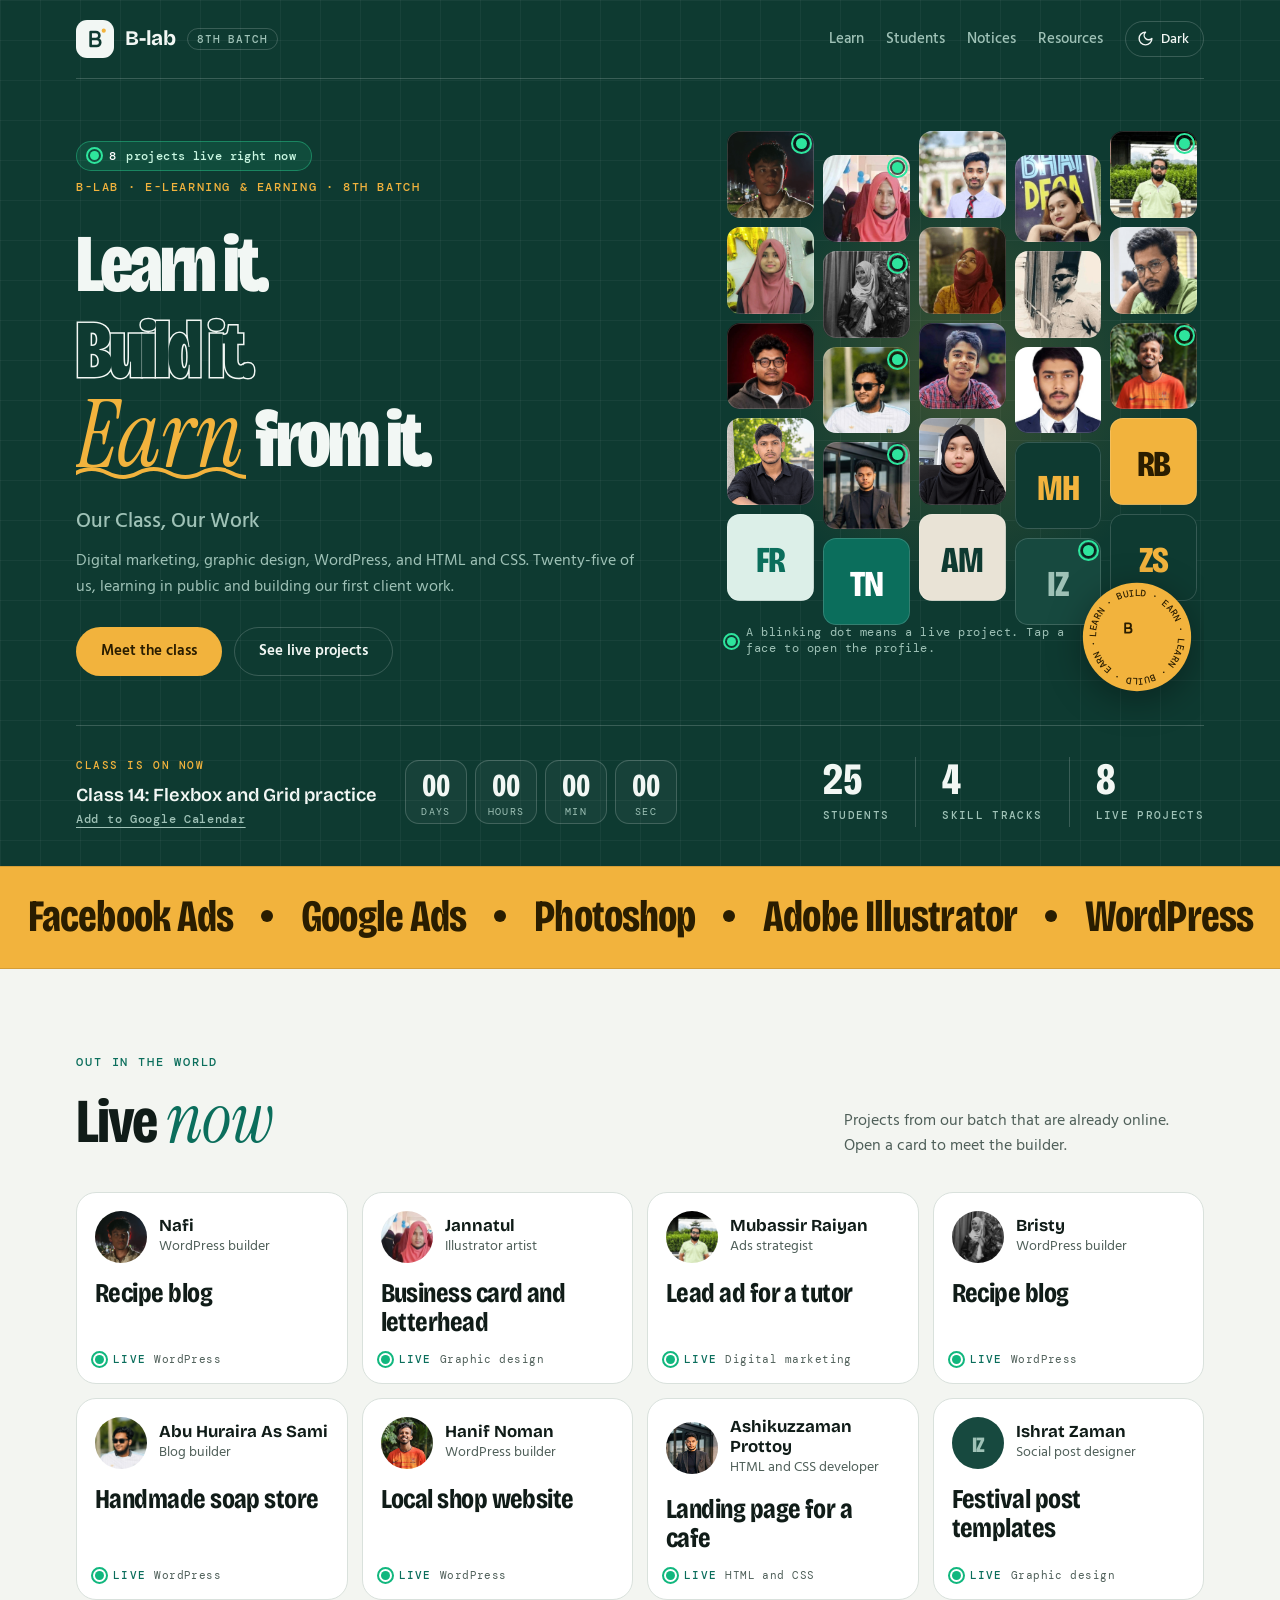
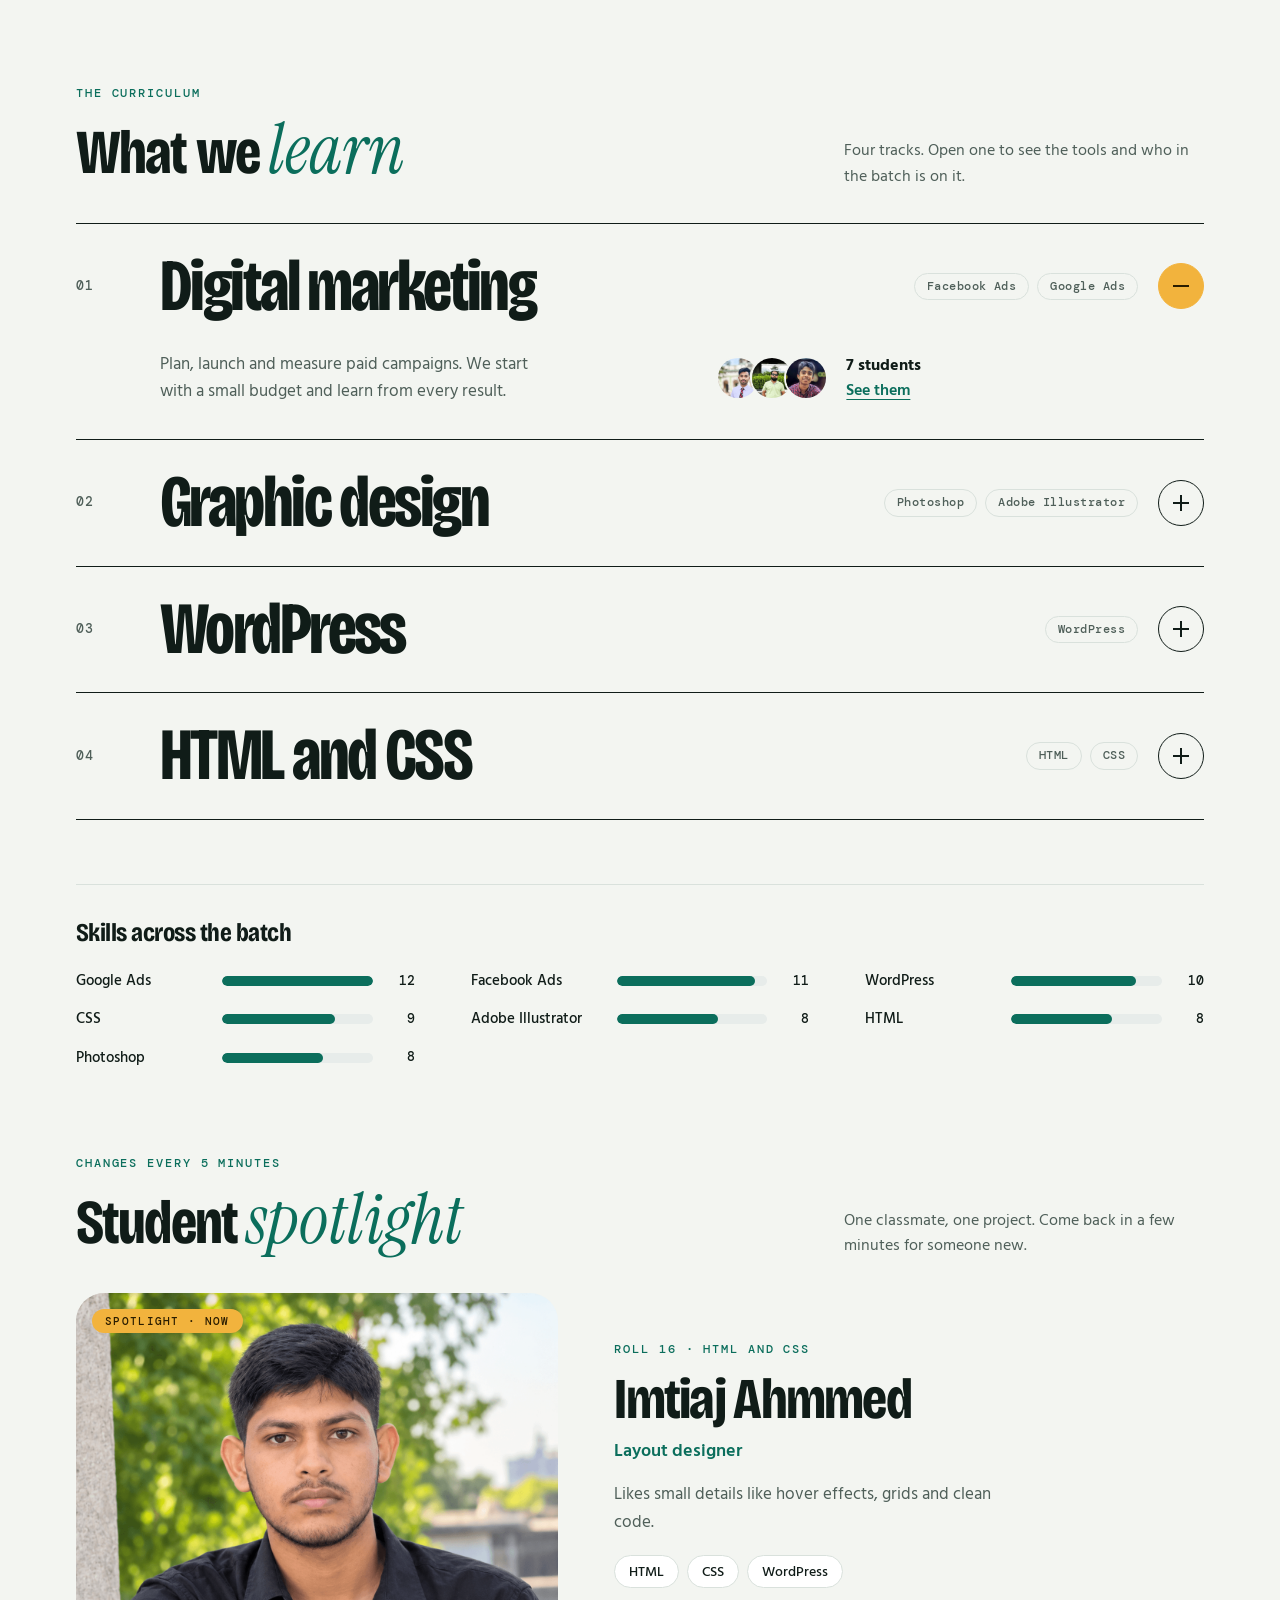
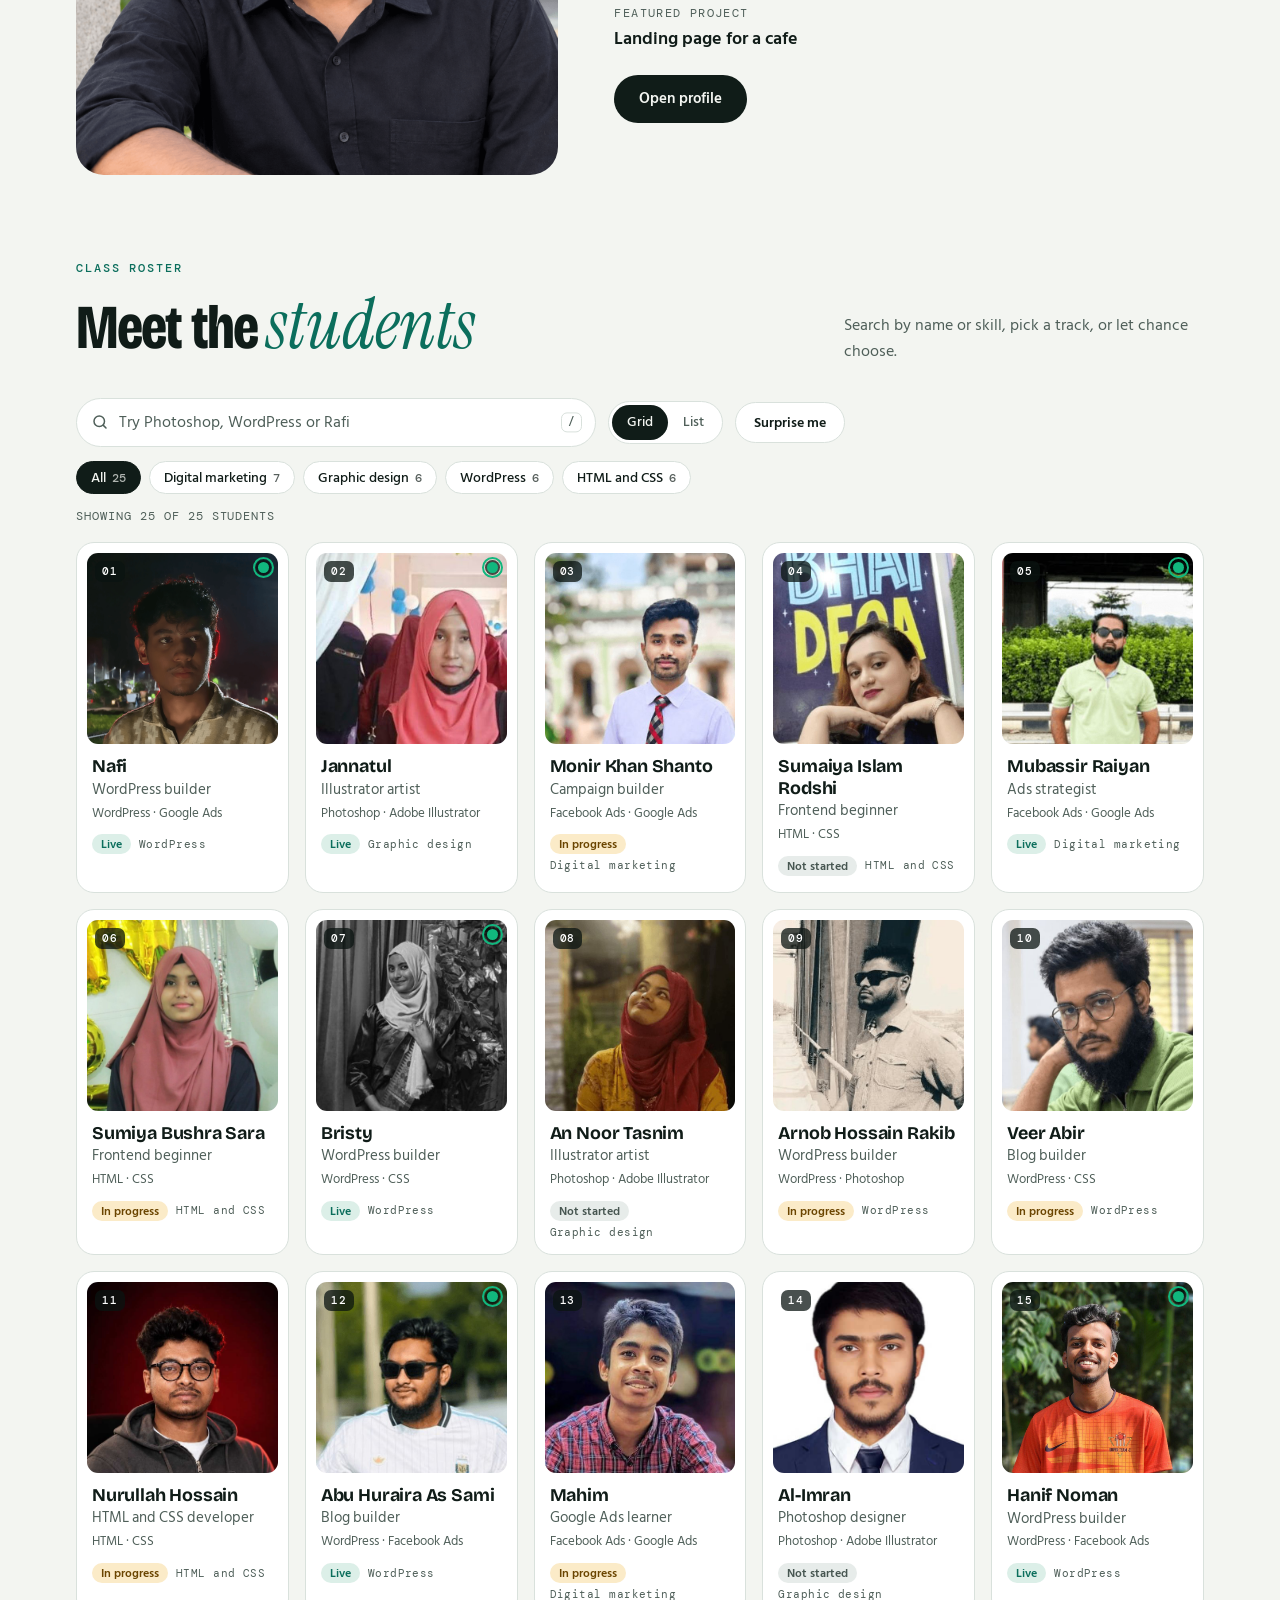
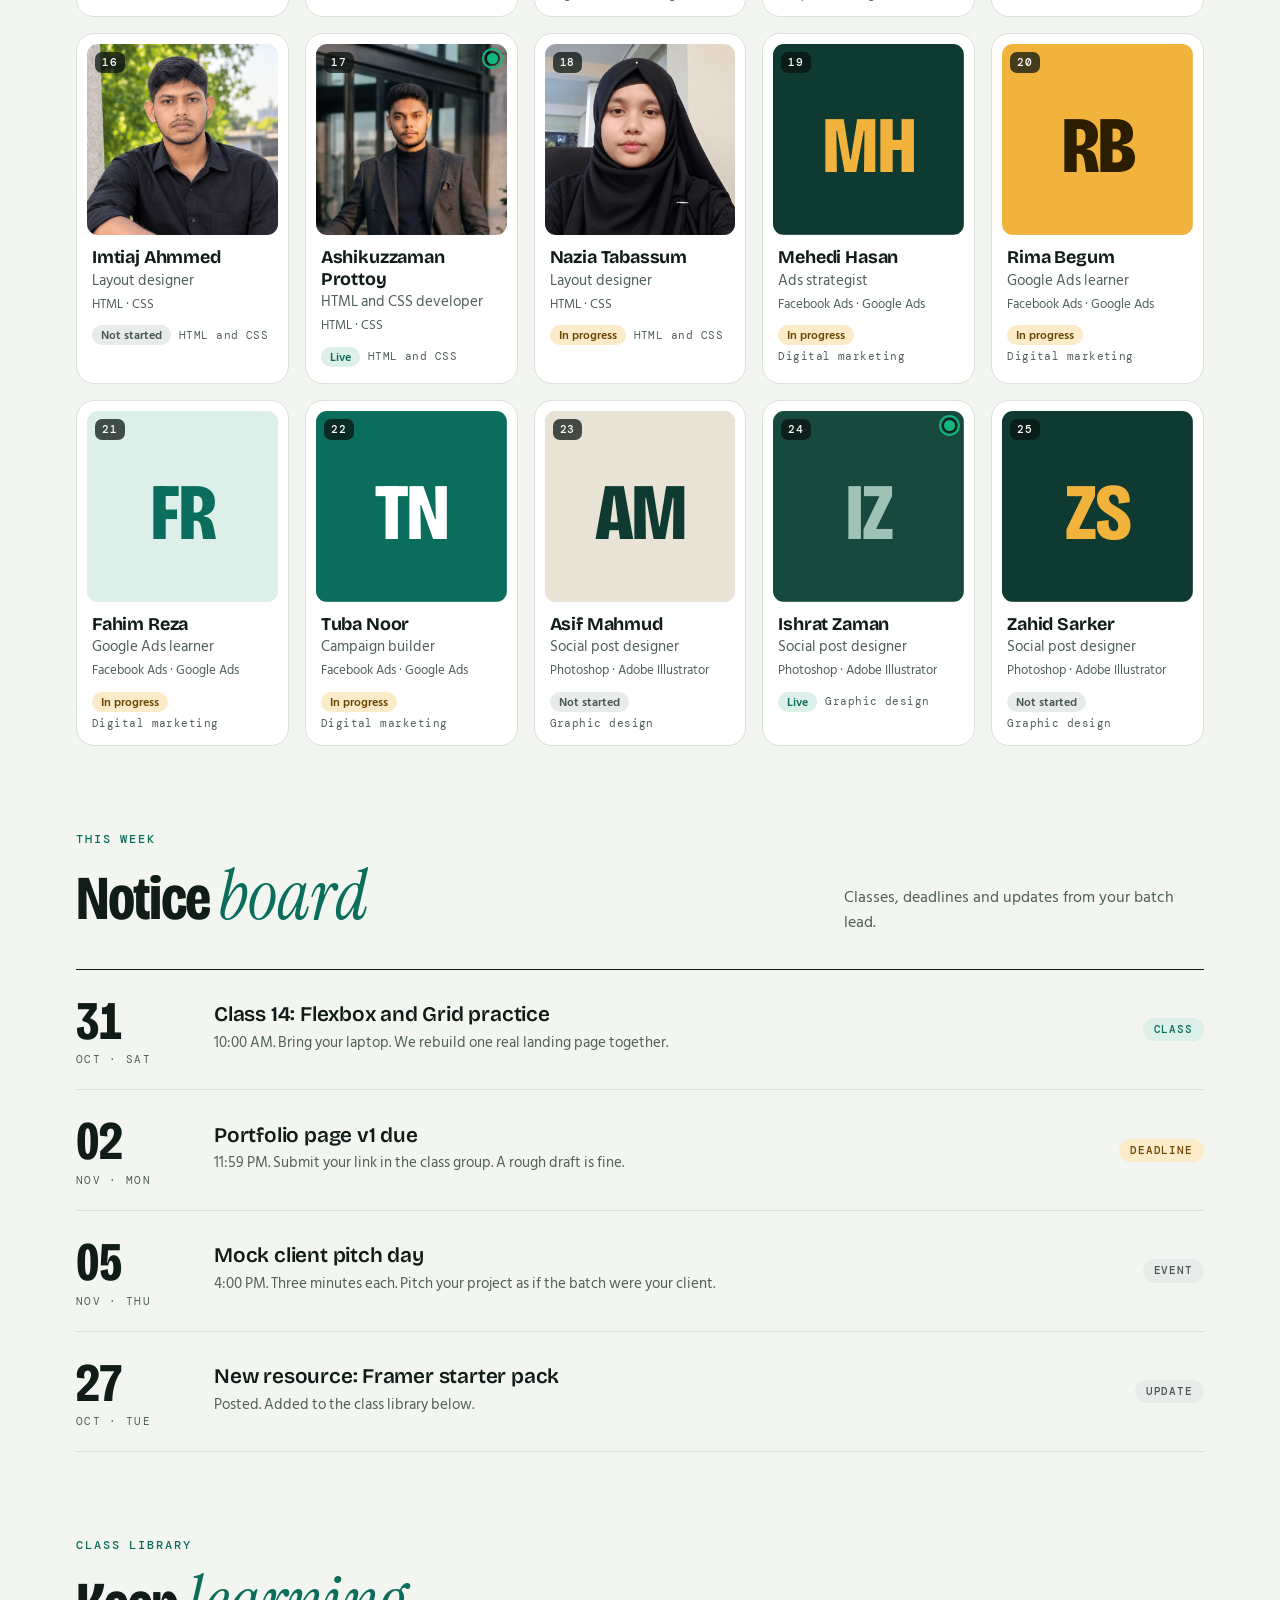
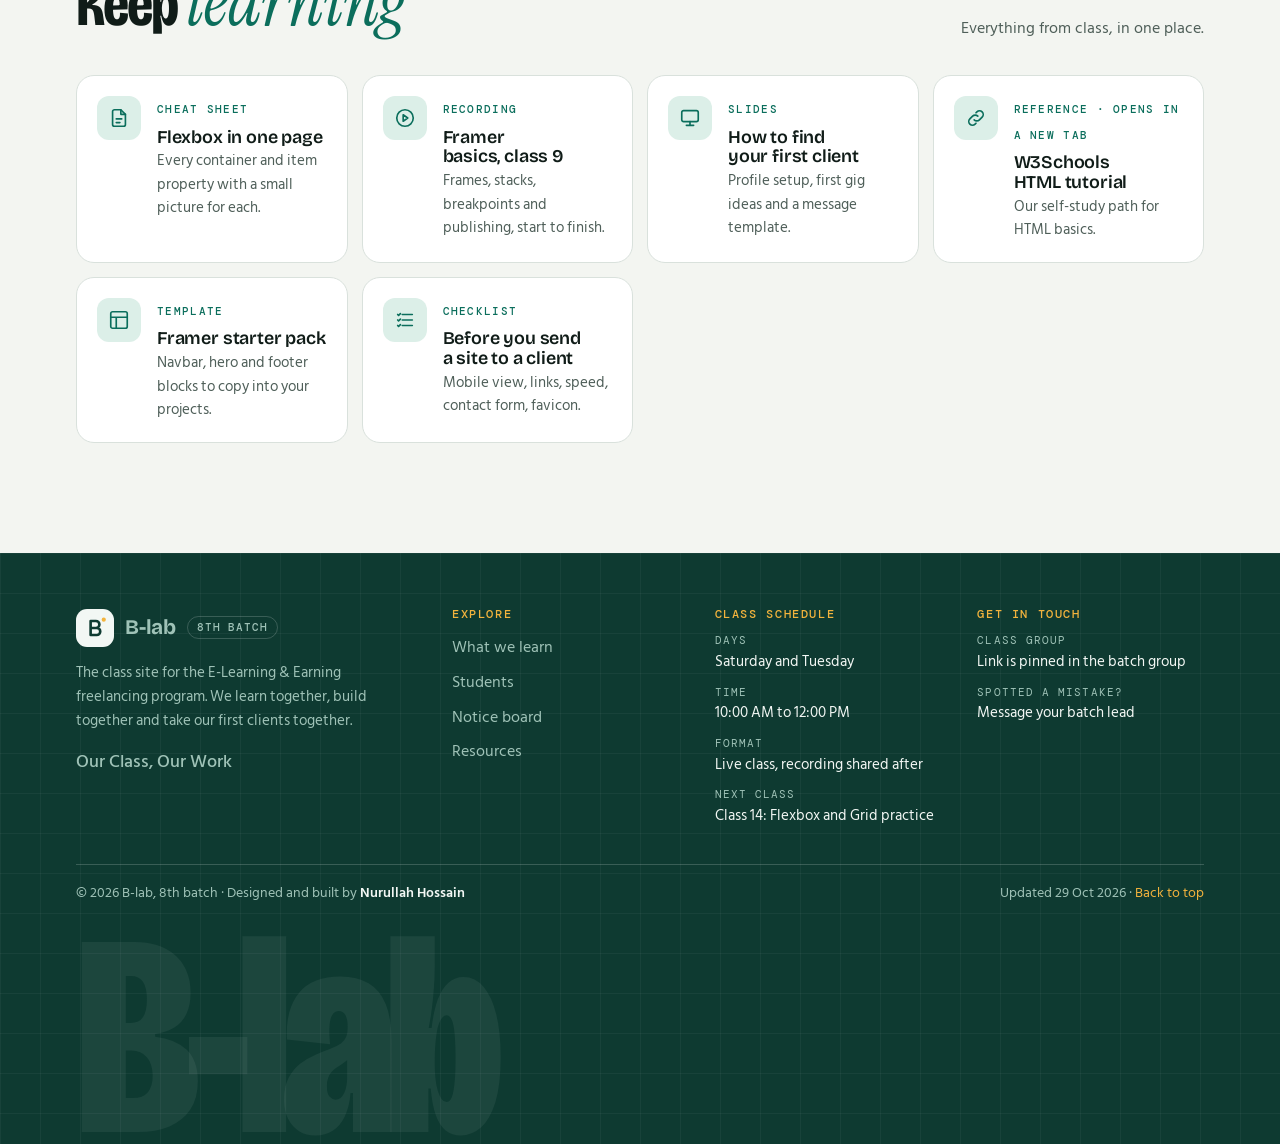
==== index.html @ 9dfab9f7 "update v3" ====
<!doctype html>
<html lang="en">
  <head>
    <meta charset="utf-8" />
    <meta name="viewport" content="width=device-width, initial-scale=1, viewport-fit=cover" />
    <meta
      name="description"
      content="B-lab class hub: the 8th batch of the E-Learning and Earning freelancing program. Digital marketing, graphic design, WordPress, HTML and CSS."
    />
    <meta name="theme-color" content="#0E3A31" />
    <link
      rel="icon"
      href="data:image/svg+xml,%3Csvg xmlns='http://www.w3.org/2000/svg' viewBox='0 0 32 32'%3E%3Crect width='32' height='32' rx='9' fill='%230E3A31'/%3E%3Cpath d='M11 8v16M11 8h6a4 4 0 0 1 0 8h-6M11 16h7a4 4 0 0 1 0 8h-7' stroke='white' stroke-width='3' stroke-linecap='round' stroke-linejoin='round' fill='none'/%3E%3Ccircle cx='26' cy='6.5' r='2.4' fill='%23F2B33D'/%3E%3C/svg%3E"
    />
    <title>B-lab Class Hub</title>
    <script>
      try {
        if (localStorage.getItem("blab-motion") === "on") document.documentElement.setAttribute("data-motion", "on");
      } catch (e) {}
    </script>
    <link
      rel="stylesheet"
      href="https://fonts.googleapis.com/css2?family=Bricolage+Grotesque:opsz,wdth,wght@12..96,75..100,300..800&family=Hind+Siliguri:wght@400;500;600&family=DM+Mono:wght@400;500&family=Instrument+Serif:ital@1&display=swap"
    />
    <link rel="stylesheet" href="css/style.css" />
  </head>
  <body>
    <div class="progress" id="prog" aria-hidden="true"></div>

    <div class="band" id="top">
      <div class="shell">
        <header class="top">
          <a class="brand" href="#top"
            ><span class="mark" aria-hidden="true"
              ><svg viewBox="0 0 32 32" fill="none">
                <path
                  d="M11 8v16M11 8h6a4 4 0 0 1 0 8h-6M11 16h7a4 4 0 0 1 0 8h-7"
                  stroke="currentColor"
                  stroke-width="3"
                  stroke-linecap="round"
                  stroke-linejoin="round"
                />
                <circle cx="26" cy="6.5" r="2.4" style="fill: var(--spark)" /></svg></span
            >B-lab <span class="batch">8th batch</span></a
          >
          <nav aria-label="Sections">
            <a href="#learn">Learn</a>
            <a href="#students">Students</a>
            <a href="#notices">Notices</a>
            <a href="#resources">Resources</a>
            <button class="ghost" id="motionBtn" type="button" hidden aria-pressed="false" aria-label="Turn animations on or off">
              <svg
                viewBox="0 0 24 24"
                fill="none"
                stroke="currentColor"
                stroke-width="2"
                stroke-linecap="round"
                stroke-linejoin="round"
                aria-hidden="true"
              >
                <circle cx="12" cy="12" r="9" />
                <path d="M10 8.5l5 3.5-5 3.5z" /></svg
              ><span class="lbl">Motion off</span>
            </button>
            <button class="ghost" id="themeBtn" type="button" aria-label="Switch between light and dark theme">
              <span class="to-dark"
                ><svg
                  viewBox="0 0 24 24"
                  fill="none"
                  stroke="currentColor"
                  stroke-width="2"
                  stroke-linecap="round"
                  stroke-linejoin="round"
                  aria-hidden="true"
                >
                  <path d="M12 3a6 6 0 0 0 9 9 9 9 0 1 1-9-9z" /></svg
                ><span class="lbl">Dark</span></span
              >
              <span class="to-light"
                ><svg
                  viewBox="0 0 24 24"
                  fill="none"
                  stroke="currentColor"
                  stroke-width="2"
                  stroke-linecap="round"
                  stroke-linejoin="round"
                  aria-hidden="true"
                >
                  <circle cx="12" cy="12" r="4" />
                  <path d="M12 2v2M12 20v2M4.93 4.93l1.41 1.41M17.66 17.66l1.41 1.41M2 12h2M20 12h2M4.93 19.07l1.41-1.41M17.66 6.34l1.41-1.41" /></svg
                ><span class="lbl">Light</span></span
              >
            </button>
          </nav>
        </header>

        <section class="hero" aria-labelledby="h1">
          <div class="hero-copy">
            <p class="pills">
              <span class="livepill"><i class="live-dot is-inline" aria-hidden="true"></i><b id="liveNow">8</b> projects live right now</span>
              <span class="hp-tag">B-lab · E-Learning &amp; Earning · 8th batch</span>
            </p>
            <h1 id="h1" aria-label="Learn it. Build it. Earn from it.">
              <span class="ln"><span class="w" style="--i: 0" aria-hidden="true">Learn it.</span></span>
              <span class="ln"><span class="w out" style="--i: 1" aria-hidden="true">Build it.</span></span>
              <span class="ln"
                ><span class="w" style="--i: 2" aria-hidden="true"><em class="earn">Earn</em> from it.</span></span
              >
            </h1>
            <p class="bn" lang="bn">Our Class, Our Work</p>
            <p class="lede">
              Digital marketing, graphic design, WordPress, and HTML and CSS. Twenty-five of us, learning in public and building our first client
              work.
            </p>
            <div class="cta">
              <a class="btn btn--spark" href="#students">Meet the class</a>
              <a class="btn btn--line" href="#live">See live projects</a>
            </div>
          </div>
          <div class="wall-wrap">
            <div class="wall" id="wall" role="group" aria-label="Class photo wall. Select a face to open a profile."></div>
            <svg class="badge" viewBox="0 0 120 120" aria-hidden="true">
              <defs><path id="circ" d="M60 60m-44 0a44 44 0 1 1 88 0a44 44 0 1 1-88 0" /></defs>
              <circle cx="60" cy="60" r="58" fill="var(--spark)" />
              <g class="spin">
                <text><textPath href="#circ" textLength="272" lengthAdjust="spacing">LEARN · BUILD · EARN · LEARN · BUILD · EARN ·</textPath></text>
              </g>
              <g
                transform="translate(40.5 40.5) scale(.62)"
                fill="none"
                stroke="var(--on-spark)"
                stroke-width="3.2"
                stroke-linecap="round"
                stroke-linejoin="round"
              >
                <path d="M11 8v16M11 8h6a4 4 0 0 1 0 8h-6M11 16h7a4 4 0 0 1 0 8h-7" />
              </g>
            </svg>
            <p class="wall-note">
              <i class="live-dot is-inline" aria-hidden="true"></i>A blinking dot means a live project. Tap a face to open the profile.
            </p>
          </div>
        </section>

        <div class="hero-foot">
          <div class="count-card" id="count-card">
            <div>
              <span class="cc-label" id="ccLabel">Next class in</span>
              <p class="cc-title" id="ccTitle"></p>
              <a class="cal" id="calLink" href="#" target="_blank" rel="noopener">Add to Google Calendar</a>
            </div>
            <div class="timer" role="timer" aria-label="Time until the next class">
              <div class="tm"><b id="tD">00</b><span>Days</span></div>
              <div class="tm"><b id="tH">00</b><span>Hours</span></div>
              <div class="tm"><b id="tM">00</b><span>Min</span></div>
              <div class="tm"><b id="tS">00</b><span>Sec</span></div>
            </div>
          </div>
          <div class="stats">
            <div class="stat"><b id="sStudents">25</b><span>Students</span></div>
            <div class="stat"><b id="sTracks">4</b><span>Skill tracks</span></div>
            <div class="stat"><b id="sLive">8</b><span>Live projects</span></div>
          </div>
        </div>
      </div>
    </div>

    <div class="marq" aria-label="Skills we teach"><div class="marq-track" id="marq"></div></div>

    <main>
      <section class="sec shell" id="live" aria-labelledby="h-live">
        <div class="sec-head">
          <div>
            <p class="kicker">Out in the world</p>
            <h2 id="h-live">Live <em>now</em></h2>
          </div>
          <p>Projects from our batch that are already online. Open a card to meet the builder.</p>
        </div>
        <ul class="livegrid" id="liveList"></ul>
      </section>

      <section class="sec shell" id="learn" aria-labelledby="h-learn">
        <div class="sec-head">
          <div>
            <p class="kicker">The curriculum</p>
            <h2 id="h-learn">What we <em>learn</em></h2>
          </div>
          <p>Four tracks. Open one to see the tools and who in the batch is on it.</p>
        </div>
        <ul class="tracks" id="tracks"></ul>
        <div class="skillmap" id="skillmap">
          <h3 class="sm-title">Skills across the batch</h3>
          <div class="sm-rows" id="smRows"></div>
        </div>
      </section>

      <section class="sec shell" id="spotlight" aria-labelledby="h-spot">
        <div class="sec-head">
          <div>
            <p class="kicker">Changes every 5 minutes</p>
            <h2 id="h-spot">Student <em>spotlight</em></h2>
          </div>
          <p>One classmate, one project. Come back in a few minutes for someone new.</p>
        </div>
        <div class="spot" id="spot"></div>
      </section>

      <section class="sec shell" id="students" aria-labelledby="h-students">
        <div class="sec-head">
          <div>
            <p class="kicker">Class roster</p>
            <h2 id="h-students">Meet the <em>students</em></h2>
          </div>
          <p>Search by name or skill, pick a track, or let chance choose.</p>
        </div>
        <div class="tools">
          <div class="search">
            <svg
              viewBox="0 0 24 24"
              fill="none"
              stroke="currentColor"
              stroke-width="2"
              stroke-linecap="round"
              stroke-linejoin="round"
              aria-hidden="true"
            >
              <circle cx="11" cy="11" r="7" />
              <path d="M20 20l-3.5-3.5" />
            </svg>
            <input id="q" type="search" placeholder="Try Photoshop, WordPress or Rafi" aria-label="Search students" />
            <kbd aria-hidden="true">/</kbd>
          </div>
          <div class="seg" id="view" role="group" aria-label="Layout">
            <button type="button" data-view="grid" aria-pressed="true">Grid</button>
            <button type="button" data-view="list" aria-pressed="false">List</button>
          </div>
          <button class="btn-plain" id="shuffleBtn" type="button">Surprise me</button>
        </div>
        <div class="chips" id="chips" role="group" aria-label="Filter by track"></div>
        <p class="count" id="count" aria-live="polite"></p>
        <ul class="grid" id="grid"></ul>
      </section>

      <section class="sec shell" id="notices" aria-labelledby="h-notices">
        <div class="sec-head">
          <div>
            <p class="kicker">This week</p>
            <h2 id="h-notices">Notice <em>board</em></h2>
          </div>
          <p>Classes, deadlines and updates from your batch lead.</p>
        </div>
        <ul class="notes" id="notes"></ul>
      </section>

      <section class="sec shell" id="resources" aria-labelledby="h-res">
        <div class="sec-head">
          <div>
            <p class="kicker">Class library</p>
            <h2 id="h-res">Keep <em>learning</em></h2>
          </div>
          <p>Everything from class, in one place.</p>
        </div>
        <ul class="res" id="res"></ul>
      </section>
    </main>

    <footer class="foot band">
      <div class="shell">
        <div class="foot-grid">
          <div class="foot-brand">
            <a class="brand" href="#top"
              ><span class="mark" aria-hidden="true"
                ><svg viewBox="0 0 32 32" fill="none">
                  <path
                    d="M11 8v16M11 8h6a4 4 0 0 1 0 8h-6M11 16h7a4 4 0 0 1 0 8h-7"
                    stroke="currentColor"
                    stroke-width="3"
                    stroke-linecap="round"
                    stroke-linejoin="round"
                  />
                  <circle cx="26" cy="6.5" r="2.4" style="fill: var(--spark)" /></svg></span
              >B-lab <span class="batch">8th batch</span></a
            >
            <p>
              The class site for the E-Learning &amp; Earning freelancing program. We learn together, build together and take our first clients
              together.
            </p>
            <p class="bn" lang="bn">Our Class, Our Work</p>
          </div>
          <nav aria-label="Footer">
            <h3>Explore</h3>
            <ul>
              <li><a href="#learn">What we learn</a></li>
              <li><a href="#students">Students</a></li>
              <li><a href="#notices">Notice board</a></li>
              <li><a href="#resources">Resources</a></li>
            </ul>
          </nav>
          <div>
            <h3>Class schedule</h3>
            <dl id="fSchedule"></dl>
          </div>
          <div>
            <h3>Get in touch</h3>
            <dl id="fContact"></dl>
          </div>
        </div>
        <div class="foot-bar">
          <span>© 2026 B-lab, 8th batch · Designed and built by <strong>Nurullah Hossain</strong></span>
          <span><span id="fUpdated"></span> · <a href="#top">Back to top</a></span>
        </div>
        <div class="foot-word" aria-hidden="true">B-lab</div>
      </div>
    </footer>

    <div class="dock" id="dock">
      <a class="dock-main" href="#notices"><i class="live-dot is-inline" aria-hidden="true"></i><span id="dockText">Next class</span></a>
      <button class="dock-up" id="toTop" type="button" aria-label="Back to top">
        <svg
          viewBox="0 0 24 24"
          fill="none"
          stroke="currentColor"
          stroke-width="2.2"
          stroke-linecap="round"
          stroke-linejoin="round"
          aria-hidden="true"
        >
          <path d="M12 19V5M5 12l7-7 7 7" />
        </svg>
      </button>
    </div>

    <dialog id="dlg" aria-labelledby="mName">
      <div class="m">
        <div class="m-banner">
          <span class="m-roll" id="mRoll"></span>
          <button class="m-close" id="mClose" type="button" aria-label="Close profile">Close</button>
        </div>
        <div class="m-ph" id="mPh" role="img"></div>
        <div class="m-body">
          <h3 id="mName"></h3>
          <p class="m-role" id="mRole"></p>
          <div id="mMeta"></div>
          <p class="m-bio" id="mBio"></p>
          <h4>Skills</h4>
          <div class="chips" id="mSkills"></div>
          <h4>Featured project</h4>
          <p class="m-proj" id="mProj"></p>
          <div class="m-actions">
            <button id="mShare" type="button">Copy profile link</button>
            <a id="mLink" href="#" target="_blank" rel="noopener" hidden>Portfolio</a>
          </div>
          <div class="m-nav">
            <button id="mPrev" type="button">Previous</button>
            <span id="mPos"></span>
            <button id="mNext" type="button">Next</button>
          </div>
          <p class="m-hint">Tip: use the left and right arrow keys to browse.</p>
        </div>
      </div>
    </dialog>

    <script src="js/data.js"></script>
    <script src="js/app.js"></script>
  </body>
</html>
---- css/style.css ----
/* B-lab class hub styles.
   Concept: a class yearbook on lab graph paper. Deep green bands, gold sparks, big condensed type,
   one italic serif word per heading. Change colours in the :root block, everything follows. */
:root{
  --bg:#F3F5F1; --surface:#FFFFFF; --ink:#101C18; --muted:#4F5F59; --line:#D9E1DC;
  --accent:#0B6E5C; --on-accent:#FFFFFF; --accent-soft:#DCEFE8;
  --spark:#F2B33D; --on-spark:#2A1D00;
  --hero-bg:#0E3A31; --hero-ink:#F2F7F4; --hero-muted:#9FC2B7; --hero-line:rgba(255,255,255,.18); --hero-grid:rgba(255,255,255,.045); --hero-tile:rgba(255,255,255,.08);
  --amber-soft:#FBEBC8; --amber-ink:#6B4500; --idle-soft:#E7ECEA; --idle-ink:#475651;
  --display:"Bricolage Grotesque","Hind Siliguri",system-ui,sans-serif;
  --body:"Hind Siliguri",system-ui,-apple-system,"Segoe UI",sans-serif;
  --mono:"DM Mono",ui-monospace,SFMono-Regular,Menlo,Consolas,monospace;
  --serif:"Instrument Serif",Georgia,"Times New Roman",serif;
  --to-dark:inline-flex; --to-light:none;
  --live:#11B77E;
}
@media (prefers-color-scheme: dark){
  :root:not([data-theme="light"]){
    --bg:#0A110F; --surface:#121B18; --ink:#E8EFEC; --muted:#97A9A2; --line:#22302B;
    --accent:#4CC3A6; --on-accent:#052A22; --accent-soft:#13322B;
    --hero-bg:#0F3027;
    --amber-soft:#3A2C0B; --amber-ink:#F2C766; --idle-soft:#1D2824; --idle-ink:#A9B8B2;
    --to-dark:none; --to-light:inline-flex; --live:#2EE59D;
    color-scheme:dark;
  }
}
:root[data-theme="dark"]{
  --bg:#0A110F; --surface:#121B18; --ink:#E8EFEC; --muted:#97A9A2; --line:#22302B;
  --accent:#4CC3A6; --on-accent:#052A22; --accent-soft:#13322B;
  --hero-bg:#0F3027;
  --amber-soft:#3A2C0B; --amber-ink:#F2C766; --idle-soft:#1D2824; --idle-ink:#A9B8B2;
  --to-dark:none; --to-light:inline-flex; --live:#2EE59D;
  color-scheme:dark;
}
[hidden]{display:none!important}
*{box-sizing:border-box}
html{scroll-behavior:smooth; scroll-padding-top:12px}
body{margin:0; background:var(--bg); color:var(--ink); font:400 16px/1.6 var(--body); padding-block:0; overflow-x:clip}
::selection{background:var(--spark); color:var(--on-spark)}
.shell{max-width:1160px; margin-inline:auto; padding-left:max(16px, env(safe-area-inset-left, 0px)); padding-right:max(16px, env(safe-area-inset-right, 0px))}
a{color:var(--accent)}
button{font:inherit; color:inherit}
:focus-visible{outline:2px solid var(--accent); outline-offset:3px}
.band :focus-visible,.marq :focus-visible{outline-color:var(--spark)}
h1,h2,h3{font-family:var(--display); text-wrap:balance; margin:0; line-height:1.1}
em{font-family:var(--serif); font-style:italic; font-weight:400; letter-spacing:0}
kbd{font:500 .7rem/1 var(--mono); padding:3px 6px; border-radius:6px; border:1px solid var(--hero-line); color:var(--hero-muted)}

.band{background-color:var(--hero-bg); color:var(--hero-ink); background-image:linear-gradient(var(--hero-grid) 1px, transparent 1px), linear-gradient(90deg, var(--hero-grid) 1px, transparent 1px); background-size:40px 40px}

.progress{position:fixed; top:env(safe-area-inset-top, 0px); left:0; width:100%; height:3px; background:var(--spark); transform-origin:0 50%; transform:scaleX(0); z-index:70; pointer-events:none}
.cur{position:fixed; left:0; top:0; z-index:60; width:34px; height:34px; margin:-17px 0 0 -17px; border:1.5px solid var(--spark); border-radius:50%; pointer-events:none; display:grid; place-items:center; opacity:0; transition:width .22s, height .22s, margin .22s, background .22s, opacity .2s}
.cur span{font:500 .62rem/1 var(--mono); letter-spacing:.1em; text-transform:uppercase; color:var(--on-spark); opacity:0; transition:opacity .15s}
.cur.on{opacity:1}
.cur.is-hover{width:78px; height:78px; margin:-39px 0 0 -39px; background:var(--spark)}
.cur.is-hover span{opacity:1}
.cur.is-link{width:54px; height:54px; margin:-27px 0 0 -27px; background:rgba(242,179,61,.16)}

/* header */
.top{display:flex; align-items:center; justify-content:space-between; gap:12px; flex-wrap:wrap; padding-block:20px; border-bottom:1px solid var(--hero-line)}
.brand{display:flex; align-items:center; gap:11px; text-decoration:none; color:var(--hero-ink); font-family:var(--display); font-weight:700; font-size:1.3rem; letter-spacing:-.01em}
.mark{display:grid; place-items:center; flex:none; width:38px; height:38px; border-radius:11px; background:var(--hero-ink); color:var(--hero-bg)}
.mark svg{display:block; width:28px; height:28px}
.batch{font-family:var(--mono); font-weight:500; font-size:.68rem; letter-spacing:.08em; text-transform:uppercase; line-height:1.9; color:var(--hero-muted); border:1px solid var(--hero-line); border-radius:999px; padding:0 9px}
.top nav{display:flex; align-items:center; gap:22px; flex-wrap:wrap}
.top nav a{color:var(--hero-muted); text-decoration:none; font-weight:500; font-size:.95rem}
.top nav a:hover{color:var(--hero-ink)}
.ghost{background:none; border:1px solid var(--hero-line); color:var(--hero-ink); border-radius:999px; padding:5px 14px 5px 11px; cursor:pointer; font-size:.9rem; font-weight:500; display:inline-flex; align-items:center; gap:8px}
.ghost:hover{border-color:var(--spark); color:var(--spark)}
.ghost svg{width:17px; height:17px; flex:none}
.to-dark{display:var(--to-dark); align-items:center; gap:7px}
.to-light{display:var(--to-light); align-items:center; gap:7px}

/* hero */
.hero{display:grid; grid-template-columns:minmax(0,1.2fr) minmax(0,1fr); gap:40px 64px; align-items:center; padding-block:52px 40px; overflow-x:clip}
.hero > *{min-width:0}
.bn{margin:22px 0 0; font-size:1.3rem; font-weight:500; color:var(--hero-muted)}
.lede{margin:10px 0 0; max-width:46ch; color:var(--hero-muted); font-size:1.02rem}
.cta{display:flex; flex-wrap:wrap; gap:12px; margin-top:28px}
.btn{display:inline-flex; align-items:center; gap:8px; padding:11px 24px; border-radius:999px; font-weight:600; text-decoration:none; font-size:.95rem; border:1px solid transparent; cursor:pointer; transition:transform .2s}
.btn:hover{transform:translateY(-2px)}
.btn--spark{background:var(--spark); color:var(--on-spark)}
.btn--line{border-color:var(--hero-line); color:var(--hero-ink); background:none}
.btn--line:hover{border-color:var(--hero-ink)}

.wall-wrap{position:relative; width:100%; max-width:470px; margin-inline:auto; padding-bottom:28px; perspective:900px}
.wall-wrap::before{content:""; position:absolute; inset:-12% -14% 0; background:radial-gradient(closest-side, rgba(242,179,61,.2), transparent 72%); pointer-events:none}
.wall{position:relative; z-index:1; display:grid; grid-template-columns:repeat(5,minmax(0,1fr)); gap:9px; transition:transform .25s ease-out; transform-style:preserve-3d}
.tile{position:relative; display:block; aspect-ratio:1/1; max-width:100%; padding:0; border:0; border-radius:13px; overflow:hidden; cursor:pointer; background:var(--hero-tile); --off:0px; translate:0 var(--off); animation:pop .6s cubic-bezier(.2,.8,.2,1) backwards, bob 7s ease-in-out infinite; animation-delay:calc(var(--i) * 32ms + 300ms), calc(var(--i) * -.6s); transition:transform .2s}
.tile:nth-child(5n+2),.tile:nth-child(5n+4){--off:24px}
.tile > img,.tile > svg{display:block; width:100%; height:100%; object-fit:cover}
.tile:hover,.tile:focus-visible{transform:scale(1.1) translateZ(30px); z-index:2}
.tile::after{content:""; position:absolute; inset:0; border-radius:inherit; box-shadow:inset 0 0 0 1px rgba(255,255,255,.16); pointer-events:none}
.tl{position:absolute; inset:auto 0 0 0; padding:18px 4px 5px; font:500 .64rem/1.1 var(--mono); text-align:center; color:#fff; background:linear-gradient(to top, rgba(0,0,0,.76), transparent); opacity:0; transition:opacity .15s}
.tile:hover .tl,.tile:focus-visible .tl{opacity:1}
.wall-note{display:flex; align-items:center; gap:10px; margin:20px 0 0; font:400 .72rem/1.4 var(--mono); letter-spacing:.05em; color:var(--hero-muted)}
@keyframes pop{from{opacity:0; transform:scale(.8)}}
@keyframes bob{0%,100%{translate:0 var(--off)}50%{translate:0 calc(var(--off) - 7px)}}
@keyframes rise{from{transform:translateY(108%)}}

.hero-foot{display:flex; flex-wrap:wrap; justify-content:space-between; align-items:center; gap:24px 40px; padding-block:26px 34px; border-top:1px solid var(--hero-line)}
.count-card{display:flex; flex-wrap:wrap; align-items:center; gap:14px 28px; min-width:0}
.cc-label{font:500 .7rem/1 var(--mono); letter-spacing:.14em; text-transform:uppercase; color:var(--spark)}
.cc-title{margin:6px 0 0; font-family:var(--display); font-weight:600; font-size:1.15rem; max-width:26ch; line-height:1.2}
.timer{display:flex; gap:8px}
.tm{display:grid; justify-items:center; min-width:62px; padding:9px 8px 7px; border:1px solid var(--hero-line); border-radius:14px; background:rgba(255,255,255,.04)}
.tm b{font-family:var(--display); font-stretch:75%; font-weight:700; font-size:2rem; line-height:1; font-variant-numeric:tabular-nums}
.tm span{margin-top:5px; font:400 .6rem/1 var(--mono); letter-spacing:.14em; text-transform:uppercase; color:var(--hero-muted)}
.stats{display:flex; flex-wrap:wrap; gap:16px 0}
.stat{padding-right:26px; margin-right:26px; border-right:1px solid var(--hero-line)}
.stat:last-child{border-right:0; margin-right:0; padding-right:0}
.stat b{display:block; font-family:var(--display); font-stretch:75%; font-weight:700; font-size:2.8rem; line-height:1; font-variant-numeric:tabular-nums}
.stat span{font:500 .7rem/1 var(--mono); letter-spacing:.12em; text-transform:uppercase; color:var(--hero-muted)}

/* skills ticker */
.marq{overflow:hidden; background:var(--spark); color:var(--on-spark); border-block:1px solid rgba(0,0,0,.12)}
.marq-track{display:flex; width:max-content; animation:marq 38s linear infinite}
.marq:hover .marq-track{animation-play-state:paused}
.marq ul{display:flex; flex:none; list-style:none; margin:0; padding:0}
.marq li{display:flex; align-items:center; gap:28px; padding:14px 0 16px 28px; font-family:var(--display); font-stretch:75%; font-weight:700; font-size:clamp(1.7rem,4vw,2.8rem); letter-spacing:-.02em; white-space:nowrap}
.marq li::after{content:""; width:12px; height:12px; border-radius:50%; background:var(--on-spark); flex:none}
@keyframes marq{to{transform:translateX(-50%)}}

/* sections */
.sec{padding-block:88px 0}
.sec-head{display:flex; align-items:flex-end; justify-content:space-between; gap:12px 32px; flex-wrap:wrap; margin-bottom:34px}
.kicker{margin:0 0 12px; font:500 .74rem/1 var(--mono); letter-spacing:.16em; text-transform:uppercase; color:var(--accent)}
.sec-head h2{font-size:clamp(2.3rem,5.6vw,3.9rem); font-weight:700; font-stretch:78%; letter-spacing:-.03em}
.sec-head h2 em{color:var(--accent); font-size:1.12em}
.sec-head > p{margin:0; max-width:40ch; color:var(--muted); font-size:.98rem}
.js .rv{transform:translateY(30px); transition:transform .8s cubic-bezier(.2,.8,.2,1)}
.js .rv.in{transform:none}

/* what we learn */
.tracks{list-style:none; margin:0; padding:0; border-bottom:1px solid var(--ink)}
.tr{border-top:1px solid var(--ink)}
.tr-btn{display:grid; grid-template-columns:64px minmax(0,1fr) auto 46px; align-items:center; gap:8px 20px; width:100%; padding:26px 0; background:none; border:0; text-align:left; cursor:pointer}
.tr-n{font:500 .8rem/1 var(--mono); letter-spacing:.1em; color:var(--muted)}
.tr-name{font-family:var(--display); font-weight:700; font-stretch:75%; font-size:clamp(2.1rem,6vw,4.6rem); letter-spacing:-.035em; line-height:1; transition:transform .35s cubic-bezier(.2,.8,.2,1), color .2s}
.tr-btn:hover .tr-name{transform:translateX(14px); color:var(--accent)}
.tr-tools{display:flex; flex-wrap:wrap; gap:8px; justify-content:flex-end}
.tr-tools span{font:500 .72rem/1 var(--mono); letter-spacing:.04em; padding:7px 12px; border-radius:999px; border:1px solid var(--line); color:var(--muted); white-space:nowrap}
.tr-plus{position:relative; width:46px; height:46px; border:1px solid var(--ink); border-radius:50%; transition:transform .35s, background .2s}
.tr-plus::before,.tr-plus::after{content:""; position:absolute; left:50%; top:50%; width:16px; height:2px; margin:-1px 0 0 -8px; background:var(--ink)}
.tr-plus::after{transform:rotate(90deg); transition:transform .35s}
.tr.open .tr-plus{background:var(--spark); border-color:var(--spark)}
.tr.open .tr-plus::before,.tr.open .tr-plus::after{background:var(--on-spark)}
.tr.open .tr-plus::after{transform:rotate(0)}
.tr-body{display:grid; grid-template-rows:0fr; transition:grid-template-rows .5s cubic-bezier(.2,.8,.2,1)}
.tr.open .tr-body{grid-template-rows:1fr}
.tr-in{overflow:hidden; min-height:0}
.tr-grid{display:grid; grid-template-columns:64px minmax(0,1.1fr) minmax(0,1fr); gap:24px 20px; padding:2px 0 34px}
.tr-grid > *{min-width:0}
.tr-grid p{margin:0; color:var(--muted); font-size:1.05rem; max-width:44ch}
.faces{display:flex; align-items:center; flex-wrap:wrap; gap:14px 18px}
.faces .stackrow{display:flex}
.faces .f{width:44px; height:44px; border-radius:50%; overflow:hidden; border:2px solid var(--bg); margin-left:-10px; flex:none; background:var(--idle-soft)}
.faces .f:first-child{margin-left:0}
.faces .f > img,.faces .f > svg{display:block; width:100%; height:100%; object-fit:cover}
.link-btn{background:none; border:0; padding:0; cursor:pointer; color:var(--accent); font-weight:600; text-decoration:underline; text-underline-offset:4px}

/* spotlight */
.spot{display:grid; grid-template-columns:minmax(0,.9fr) minmax(0,1.1fr); gap:32px 56px; align-items:center}
.spot > *{min-width:0}
.spot-ph{position:relative; border-radius:28px; overflow:hidden; aspect-ratio:1/1; max-width:100%; background:var(--idle-soft)}
.spot-ph > img,.spot-ph > svg{display:block; width:100%; height:100%; object-fit:cover}
.sticker{position:absolute; top:16px; left:16px; padding:7px 13px; border-radius:999px; background:var(--spark); color:var(--on-spark); font:500 .68rem/1 var(--mono); letter-spacing:.12em; text-transform:uppercase}
.spot h3{font-size:clamp(2.2rem,5vw,3.6rem); font-weight:700; font-stretch:80%; letter-spacing:-.03em}
.spot .role{margin:6px 0 0; color:var(--accent); font-weight:600; font-size:1.1rem}
.spot .bio{margin:16px 0 0; color:var(--muted); font-size:1.08rem; max-width:46ch}
.spot .chips{margin-top:18px}
.spot .proj{margin:20px 0 0; font:400 .72rem/1 var(--mono); letter-spacing:.12em; text-transform:uppercase; color:var(--muted)}
.spot .proj b{display:block; margin-top:8px; font:600 1.15rem/1.3 var(--body); letter-spacing:0; text-transform:none; color:var(--ink)}
.spot .btn{margin-top:24px; background:var(--ink); color:var(--bg)}

/* roster */
.tools{display:flex; flex-wrap:wrap; align-items:center; gap:12px; margin-bottom:14px}
.search{position:relative; flex:1 1 280px; max-width:520px; min-width:0}
.search svg{position:absolute; left:15px; top:50%; width:18px; height:18px; margin-top:-9px; color:var(--muted); pointer-events:none}
.search input{width:100%; font:inherit; color:var(--ink); background:var(--surface); border:1px solid var(--line); border-radius:999px; padding:11px 54px 11px 42px}
.search input::placeholder{color:var(--muted)}
.search input:hover{border-color:var(--muted)}
.search kbd{position:absolute; right:14px; top:50%; transform:translateY(-50%); color:var(--muted); border-color:var(--line)}
.seg{display:inline-flex; border:1px solid var(--line); border-radius:999px; padding:3px; background:var(--surface)}
.seg button{background:none; border:0; padding:6px 15px; border-radius:999px; cursor:pointer; font-size:.88rem; font-weight:500; color:var(--muted)}
.seg button[aria-pressed="true"]{background:var(--ink); color:var(--bg)}
.btn-plain{background:var(--surface); border:1px solid var(--line); border-radius:999px; padding:8px 18px; cursor:pointer; font-size:.9rem; font-weight:600}
.btn-plain:hover{border-color:var(--ink)}
.chips{display:flex; flex-wrap:wrap; gap:8px}
.chip{background:var(--surface); border:1px solid var(--line); border-radius:999px; padding:4px 14px; cursor:pointer; font-size:.9rem; font-weight:500}
.chip:hover{border-color:var(--ink)}
.chip[aria-pressed="true"]{background:var(--ink); border-color:var(--ink); color:var(--bg)}
.chip small{font-family:var(--mono); font-size:.72rem; opacity:.7; margin-left:6px}
.count{margin:16px 0 20px; font:400 .76rem/1 var(--mono); letter-spacing:.08em; text-transform:uppercase; color:var(--muted)}

.grid{list-style:none; margin:0; padding:0; display:grid; grid-template-columns:repeat(auto-fill,minmax(196px,1fr)); gap:16px}
.card{display:flex; flex-direction:column; gap:2px; width:100%; height:100%; text-align:left; background:var(--surface); border:1px solid var(--line); border-radius:18px; padding:10px 10px 16px; cursor:pointer; transition:border-color .15s, transform .25s}
.card:hover{border-color:var(--ink); transform:translateY(-4px)}
.ph{position:relative; border-radius:11px; overflow:hidden; aspect-ratio:1/1; max-width:100%; margin-bottom:10px; background:var(--idle-soft)}
.ph > img,.ph > svg{display:block; width:100%; height:100%; object-fit:cover; transition:transform .5s cubic-bezier(.2,.8,.2,1)}
.card:hover .ph > img,.card:hover .ph > svg{transform:scale(1.07)}
.roll{position:absolute; top:8px; left:8px; font:500 .68rem/1 var(--mono); letter-spacing:.08em; padding:5px 7px; border-radius:7px; background:rgba(10,20,17,.74); color:#fff}
.ct{display:flex; flex-direction:column; gap:2px; min-width:0}
.nm{font-family:var(--display); font-weight:700; font-size:1.12rem; line-height:1.2; letter-spacing:-.01em; padding-inline:5px}
.rl{color:var(--muted); font-size:.92rem; line-height:1.35; padding-inline:5px}
.sk{color:var(--muted); font-size:.84rem; line-height:1.4; padding-inline:5px; margin-top:2px}
.row{display:flex; flex-wrap:wrap; align-items:center; gap:6px 8px; margin-top:10px; padding-inline:5px}
.trk{font:400 .7rem/1 var(--mono); letter-spacing:.04em; color:var(--muted)}
.pill{display:inline-block; padding:0 9px; border-radius:999px; font-size:.76rem; font-weight:600; line-height:1.65}
.pill--live{background:var(--accent-soft); color:var(--accent)}
.pill--wip{background:var(--amber-soft); color:var(--amber-ink)}
.pill--todo{background:var(--idle-soft); color:var(--idle-ink)}
.empty{grid-column:1/-1; padding:36px 0; color:var(--muted)}
.empty button{margin-left:8px; background:none; border:0; color:var(--accent); text-decoration:underline; cursor:pointer}
.grid--list{grid-template-columns:minmax(0,1fr); gap:0; border-top:1px solid var(--ink)}
.grid--list .card{flex-direction:row; align-items:center; gap:18px; border:0; border-bottom:1px solid var(--line); border-radius:0; background:none; padding:12px 6px}
.grid--list .card:hover{transform:none; background:var(--surface)}
.grid--list .ph{width:64px; flex:none; margin:0; border-radius:12px}
.grid--list .ct{flex:1}
.grid--list .row{margin:0; flex:none}
.grid--list .sk{display:block}
.grid--list .roll{display:none}

/* notices */
.notes{list-style:none; margin:0; padding:0; border-top:1px solid var(--ink)}
.note{display:grid; grid-template-columns:110px minmax(0,1fr) auto; gap:6px 28px; align-items:center; padding:24px 0; border-bottom:1px solid var(--line)}
.note > *{min-width:0}
.nd{display:block; line-height:1}
.nd b{display:block; font-family:var(--display); font-stretch:75%; font-weight:700; font-size:3.4rem; letter-spacing:-.02em; font-variant-numeric:tabular-nums}
.nd span{display:block; margin-top:6px; font:400 .7rem/1 var(--mono); letter-spacing:.12em; text-transform:uppercase; color:var(--muted)}
.note h3{font-size:1.3rem; font-weight:600; letter-spacing:-.01em}
.note p{margin:4px 0 0; color:var(--muted); font-size:.96rem}
.tag{font:500 .7rem/1 var(--mono); letter-spacing:.08em; text-transform:uppercase; padding:6px 11px; border-radius:999px; background:var(--idle-soft); color:var(--idle-ink); white-space:nowrap}
.tag--due{background:var(--amber-soft); color:var(--amber-ink)}
.tag--class{background:var(--accent-soft); color:var(--accent)}

/* resources */
.res{list-style:none; margin:0; padding:0; display:grid; grid-template-columns:repeat(auto-fit,minmax(270px,1fr)); gap:14px}
.res li{min-width:0}
.rcard{display:flex; gap:16px; align-items:flex-start; height:100%; padding:20px; background:var(--surface); border:1px solid var(--line); border-radius:18px; color:var(--ink); text-decoration:none; transition:border-color .15s, transform .25s}
a.rcard:hover{border-color:var(--ink); transform:translateY(-3px)}
.ri{display:grid; place-items:center; flex:none; width:44px; height:44px; border-radius:12px; background:var(--accent-soft); color:var(--accent)}
.ri svg{width:22px; height:22px}
.rk{font:500 .68rem/1 var(--mono); letter-spacing:.12em; text-transform:uppercase; color:var(--accent)}
.rcard h3{font-size:1.12rem; font-weight:600; margin:6px 0 2px; letter-spacing:-.01em}
.rcard p{margin:0; color:var(--muted); font-size:.92rem}

/* monogram used when a student has no photo yet */
.mg rect{fill:var(--mb)}
.mg text{fill:var(--mf); font-family:var(--display); font-weight:800; font-stretch:75%; letter-spacing:-.03em}
.mg0{--mb:#0E3A31; --mf:#F2B33D}
.mg1{--mb:#F2B33D; --mf:#2A1D00}
.mg2{--mb:#DCEFE8; --mf:#0B6E5C}
.mg3{--mb:#0B6E5C; --mf:#FFFFFF}
.mg4{--mb:#E9E3D6; --mf:#0E3A31}
.mg5{--mb:#17493F; --mf:#9FC2B7}

/* footer */
.foot{margin-top:110px; overflow:hidden}
.foot-grid{display:grid; grid-template-columns:minmax(0,1.5fr) repeat(3,minmax(0,1fr)); gap:36px; padding-block:56px 36px}
.foot-grid > *{min-width:0}
.foot h3{font-family:var(--mono); font-size:.72rem; font-weight:500; letter-spacing:.14em; text-transform:uppercase; color:var(--spark); margin:0 0 14px}
.foot p{margin:14px 0 0; max-width:38ch; color:var(--hero-muted); font-size:.95rem}
.foot .bn{font-size:1.1rem}
.foot ul{list-style:none; margin:0; padding:0; display:grid; gap:9px}
.foot a{color:var(--hero-muted); text-decoration:none}
.foot a:hover{color:var(--hero-ink)}
.foot dl{margin:0; display:grid; gap:12px}
.foot dt{font:400 .68rem/1 var(--mono); letter-spacing:.1em; text-transform:uppercase; color:var(--hero-muted); margin-bottom:4px}
.foot dd{margin:0; color:var(--hero-ink); font-size:.95rem}
.foot-mail{display:flex; flex-wrap:wrap; gap:8px; align-items:center}
.foot-mail span{font:400 .82rem/1.4 var(--mono); overflow-wrap:anywhere; min-width:0}
.foot-mail .ghost{padding:1px 12px; font-size:.82rem}
.foot-bar{display:flex; flex-wrap:wrap; justify-content:space-between; gap:8px 24px; padding-block:18px; border-top:1px solid var(--hero-line); font-size:.85rem; color:var(--hero-muted)}
.foot-bar a{color:var(--spark)}
.foot-bar strong{color:var(--hero-ink); font-weight:600}
.foot-word{margin:8px 0 0; font-family:var(--display); font-size:clamp(5.5rem,25vw,18rem); font-weight:800; font-stretch:75%; letter-spacing:-.04em; line-height:.74; color:rgba(255,255,255,.06); white-space:nowrap; user-select:none; overflow:hidden}

/* profile popup */
dialog{border:1px solid var(--line); border-radius:22px; background:var(--surface); color:var(--ink); padding:0; width:min(600px, calc(100vw - 32px)); max-height:calc(100vh - 32px); overflow:auto}
dialog[open]{animation:dlg .35s cubic-bezier(.2,.8,.2,1)}
dialog::backdrop{background:rgba(6,12,10,.64)}
@keyframes dlg{from{opacity:0; transform:translateY(24px) scale(.97)}}
.m{position:relative}
.m-banner{display:flex; justify-content:space-between; align-items:flex-start; height:100px; padding:16px 18px; background-color:var(--hero-bg); background-image:linear-gradient(var(--hero-grid) 1px, transparent 1px), linear-gradient(90deg, var(--hero-grid) 1px, transparent 1px); background-size:28px 28px}
.m-roll{font:500 .72rem/1 var(--mono); letter-spacing:.14em; color:var(--hero-muted); padding-top:6px}
.m-close{background:none; border:1px solid var(--hero-line); color:var(--hero-ink); border-radius:999px; padding:3px 15px; cursor:pointer; font-size:.88rem}
.m-close:hover{border-color:var(--spark); color:var(--spark)}
.m-close:focus-visible{outline-color:var(--spark)}
.m-ph{position:relative; width:124px; height:124px; margin:-62px 0 0 24px; border-radius:22px; overflow:hidden; border:4px solid var(--surface); background:var(--idle-soft)}
.m-ph > img,.m-ph > svg{display:block; width:100%; height:100%; object-fit:cover}
.m-body{padding:14px 24px 24px}
.m-body h3{font-size:2.1rem; font-weight:700; letter-spacing:-.02em}
.m-role{margin:2px 0 10px; color:var(--muted)}
.m-body p.m-bio{margin:16px 0 0}
.m-body h4{margin:22px 0 8px; font:500 .7rem/1 var(--mono); letter-spacing:.14em; text-transform:uppercase; color:var(--muted)}
.m-body .chips .chip{cursor:default; background:var(--idle-soft); border-color:transparent; color:var(--ink)}
.m-body .chips .chip:hover{border-color:transparent}
.m-proj{margin:0; font-weight:500}
.m-actions{display:flex; flex-wrap:wrap; gap:10px; align-items:center; margin-top:22px}
.m-actions button,.m-actions a,.m-nav button{background:none; border:1px solid var(--line); border-radius:999px; padding:5px 16px; cursor:pointer; font-size:.9rem; color:var(--ink); text-decoration:none}
.m-actions button:hover,.m-actions a:hover,.m-nav button:hover{border-color:var(--ink)}
.m-nav{display:flex; align-items:center; justify-content:space-between; gap:12px; margin-top:24px; padding-top:18px; border-top:1px solid var(--line)}
.m-nav span{color:var(--muted); font:400 .76rem/1 var(--mono); letter-spacing:.08em; font-variant-numeric:tabular-nums}
.m-hint{margin:10px 0 0; font:400 .68rem/1.4 var(--mono); letter-spacing:.06em; color:var(--muted)}

@media (max-width:900px){
  .foot-grid{grid-template-columns:repeat(2,minmax(0,1fr))}
  .foot-brand{grid-column:1/-1}
  .tr-grid{grid-template-columns:minmax(0,1fr)}
  .tr-grid > :first-child{display:none}
}
@media (max-width:820px){
  .hero h1{font-size:clamp(3.3rem,13.5vw,6rem)}
  .badge{right:-6px; bottom:-14px; width:92px; height:92px}
  .hero{grid-template-columns:minmax(0,1fr); padding-block:36px 28px}
  .sec{padding-block:68px 0}
  .spot{grid-template-columns:minmax(0,1fr)}
  .tr-btn{grid-template-columns:36px minmax(0,1fr) 46px}
  .tr-tools{display:none}
}
@media (max-width:620px){
  .note{grid-template-columns:minmax(0,1fr) auto; gap:10px 16px}
  .nd{grid-column:1/-1; display:flex; align-items:baseline; gap:12px}
  .nd b{font-size:2.6rem}
  .nd span{margin-top:0}
  .tag{grid-column:2; grid-row:2}
  .note > div:nth-child(2){grid-column:1; grid-row:2}
  .m-head-gap{display:none}
  .grid--list .row .trk{display:none}
}
@media (max-width:520px){
  .top nav{gap:16px}
  .ghost .lbl{display:none}
  .ghost{padding:6px 10px}
  .foot-grid{grid-template-columns:minmax(0,1fr)}
  .stat{padding-right:18px; margin-right:18px}
  .stat b{font-size:2.3rem}
  .tm{min-width:54px}
  .tm b{font-size:1.7rem}
  .search kbd{display:none}
  .sm-row{grid-template-columns:104px minmax(0,1fr) 24px}
  .dock-main{padding:10px 14px}
  .tile:nth-child(5n+2),.tile:nth-child(5n+4){--off:16px}
}
@media (prefers-reduced-motion:reduce){
  :root:not([data-motion="on"]){scroll-behavior:auto}
  :root:not([data-motion="on"]) *,:root:not([data-motion="on"]) *::before,:root:not([data-motion="on"]) *::after{animation-duration:.001ms !important; animation-iteration-count:1 !important; transition-duration:.001ms !important}
  :root:not([data-motion="on"]) .marq-track{animation:none; flex-wrap:wrap; width:auto}
  :root:not([data-motion="on"]) .marq ul[aria-hidden]{display:none}
  :root:not([data-motion="on"]) .js .rv{transform:none}
}

/* hero heading and pills */
.hero-copy > *{max-width:100%}
.pills{display:flex; flex-wrap:wrap; align-items:center; gap:10px 16px; margin:0 0 28px}
.livepill{display:inline-flex; align-items:center; gap:10px; padding:8px 15px 8px 13px; border-radius:999px; background:rgba(46,229,157,.1); border:1px solid rgba(46,229,157,.38); color:#C9F7E2; font:500 .78rem/1 var(--mono); letter-spacing:.03em}
.livepill b{font-weight:500; color:#fff}
.hp-tag{font:500 .72rem/1.3 var(--mono); letter-spacing:.14em; text-transform:uppercase; color:var(--spark)}
.hero h1{font-size:clamp(3.3rem,6.4vw,6.2rem); font-weight:800; font-stretch:75%; letter-spacing:-.04em; line-height:.95}
.hero h1 .ln{display:block; overflow:hidden; padding:.06em .08em .14em 0; margin-block:-.04em -.1em}
.hero h1 .w{display:inline-block; animation:rise 1s cubic-bezier(.2,.85,.2,1) backwards; animation-delay:calc(var(--i) * 150ms + 150ms)}
.hero h1 .out{color:var(--hero-bg); -webkit-text-stroke:3px var(--hero-ink); paint-order:stroke fill}
.earn{position:relative; display:inline-block; color:var(--spark); font-size:1.12em; line-height:.8; padding-right:.03em}
.earn::after{content:""; position:absolute; left:0; right:0; bottom:-.1em; height:.17em; background:url("data:image/svg+xml,%3Csvg xmlns='http://www.w3.org/2000/svg' viewBox='0 0 40 10'%3E%3Cpath d='M0 5Q10 0 20 5T40 5' fill='none' stroke='%23F2B33D' stroke-width='2.6' stroke-linecap='round'/%3E%3C/svg%3E") repeat-x left center/auto 100%; animation:wipe .9s cubic-bezier(.2,.8,.2,1) 1.1s backwards}
@keyframes wipe{from{clip-path:inset(0 100% 0 0)}}

/* blinking live dot */
.live-dot{position:absolute; top:7px; right:7px; z-index:3; width:11px; height:11px; border-radius:50%; background:var(--live); box-shadow:0 0 0 2px rgba(6,20,16,.72); animation:blink 1.3s ease-in-out infinite}
.live-dot::after{content:""; position:absolute; inset:-5px; border-radius:50%; border:2px solid var(--live); animation:ping 1.3s cubic-bezier(0,0,.2,1) infinite}
.live-dot.is-inline{position:relative; top:auto; right:auto; flex:none; width:9px; height:9px; box-shadow:none}
.live-dot.is-inline::after{inset:-4px}
.band .live-dot,.dock .live-dot{--live:#2EE59D}
.ph .live-dot{top:9px; right:9px}
@keyframes blink{0%,100%{opacity:1}50%{opacity:.35}}
@keyframes ping{0%{transform:scale(.6); opacity:.9}80%,100%{transform:scale(1.55); opacity:0}}

/* rotating badge */
.badge{position:absolute; right:4px; bottom:-8px; z-index:4; width:112px; height:112px; filter:drop-shadow(0 8px 18px rgba(0,0,0,.35))}
.badge .spin{transform-origin:60px 60px; animation:spin 22s linear infinite}
.badge text{font:500 10px var(--mono); fill:var(--on-spark)}
@keyframes spin{to{transform:rotate(360deg)}}
.wall-note{margin-top:24px; max-width:calc(100% - 120px)}
.cal{display:inline-block; margin-top:8px; font:500 .74rem/1 var(--mono); letter-spacing:.06em; color:var(--hero-muted); text-decoration:underline; text-underline-offset:4px}
.cal:hover{color:var(--spark)}

/* live now */
.livegrid{list-style:none; margin:0; padding:0; display:grid; grid-template-columns:repeat(auto-fill,minmax(250px,1fr)); gap:14px}
.livegrid > li{min-width:0}
.lv{display:flex; flex-direction:column; gap:16px; width:100%; height:100%; text-align:left; padding:18px; background:var(--surface); border:1px solid var(--line); border-radius:20px; cursor:pointer; transition:border-color .15s, transform .25s}
.lv:hover{border-color:var(--ink); transform:translateY(-4px)}
.lv-top{display:flex; align-items:center; gap:12px; min-width:0}
.lv-ph{position:relative; width:52px; height:52px; border-radius:50%; overflow:hidden; flex:none; background:var(--idle-soft)}
.lv-ph > img,.lv-ph > svg{display:block; width:100%; height:100%; object-fit:cover}
.lv-name,.lv-role{display:block}
.lv-name{font-family:var(--display); font-weight:700; font-size:1.05rem; line-height:1.2}
.lv-role{font-size:.85rem; color:var(--muted)}
.lv-proj{font-family:var(--display); font-stretch:80%; font-weight:700; font-size:1.7rem; line-height:1.08; letter-spacing:-.02em}
.lv-foot{display:flex; align-items:center; justify-content:space-between; gap:8px; margin-top:auto}
.lv-badge{display:inline-flex; align-items:center; gap:9px; font:500 .68rem/1 var(--mono); letter-spacing:.12em; text-transform:uppercase; color:var(--accent)}

/* skill map */
.skillmap{margin-top:64px; padding-top:34px; border-top:1px solid var(--line)}
.sm-title{font-size:1.6rem; font-weight:700; font-stretch:80%; letter-spacing:-.02em; margin-bottom:22px}
.sm-rows{display:grid; grid-template-columns:repeat(auto-fit,minmax(300px,1fr)); gap:14px 56px}
.sm-row{display:grid; grid-template-columns:132px minmax(0,1fr) 28px; align-items:center; gap:14px}
.sm-name{font-weight:500; font-size:.95rem}
.sm-bar{height:10px; border-radius:999px; background:var(--idle-soft); overflow:hidden}
.sm-bar i{display:block; height:100%; width:var(--w); border-radius:inherit; background:var(--accent); transform-origin:0 50%}
.rv.in .sm-bar i{animation:grow 1.1s cubic-bezier(.2,.8,.2,1) backwards; animation-delay:calc(var(--n) * 80ms)}
.sm-row b{font:500 .8rem/1 var(--mono); text-align:right}
@keyframes grow{from{transform:scaleX(0)}}

/* floating class dock */
.dock{position:fixed; right:max(16px, env(safe-area-inset-right, 0px)); bottom:calc(16px + env(safe-area-inset-bottom, 0px)); z-index:50; display:flex; align-items:center; gap:8px; opacity:0; visibility:hidden; transform:translateY(16px); transition:opacity .3s, transform .3s, visibility 0s .3s}
.dock.show{opacity:1; visibility:visible; transform:none; transition-delay:0s}
.dock-main{display:inline-flex; align-items:center; gap:11px; padding:11px 18px; border-radius:999px; background:var(--ink); color:var(--bg); text-decoration:none; font:500 .78rem/1 var(--mono); letter-spacing:.04em; box-shadow:0 10px 30px rgba(0,0,0,.28)}
.dock-up{display:grid; place-items:center; width:42px; height:42px; border:0; border-radius:50%; background:var(--spark); color:var(--on-spark); cursor:pointer; box-shadow:0 10px 30px rgba(0,0,0,.28)}
.dock-up svg{width:18px; height:18px}
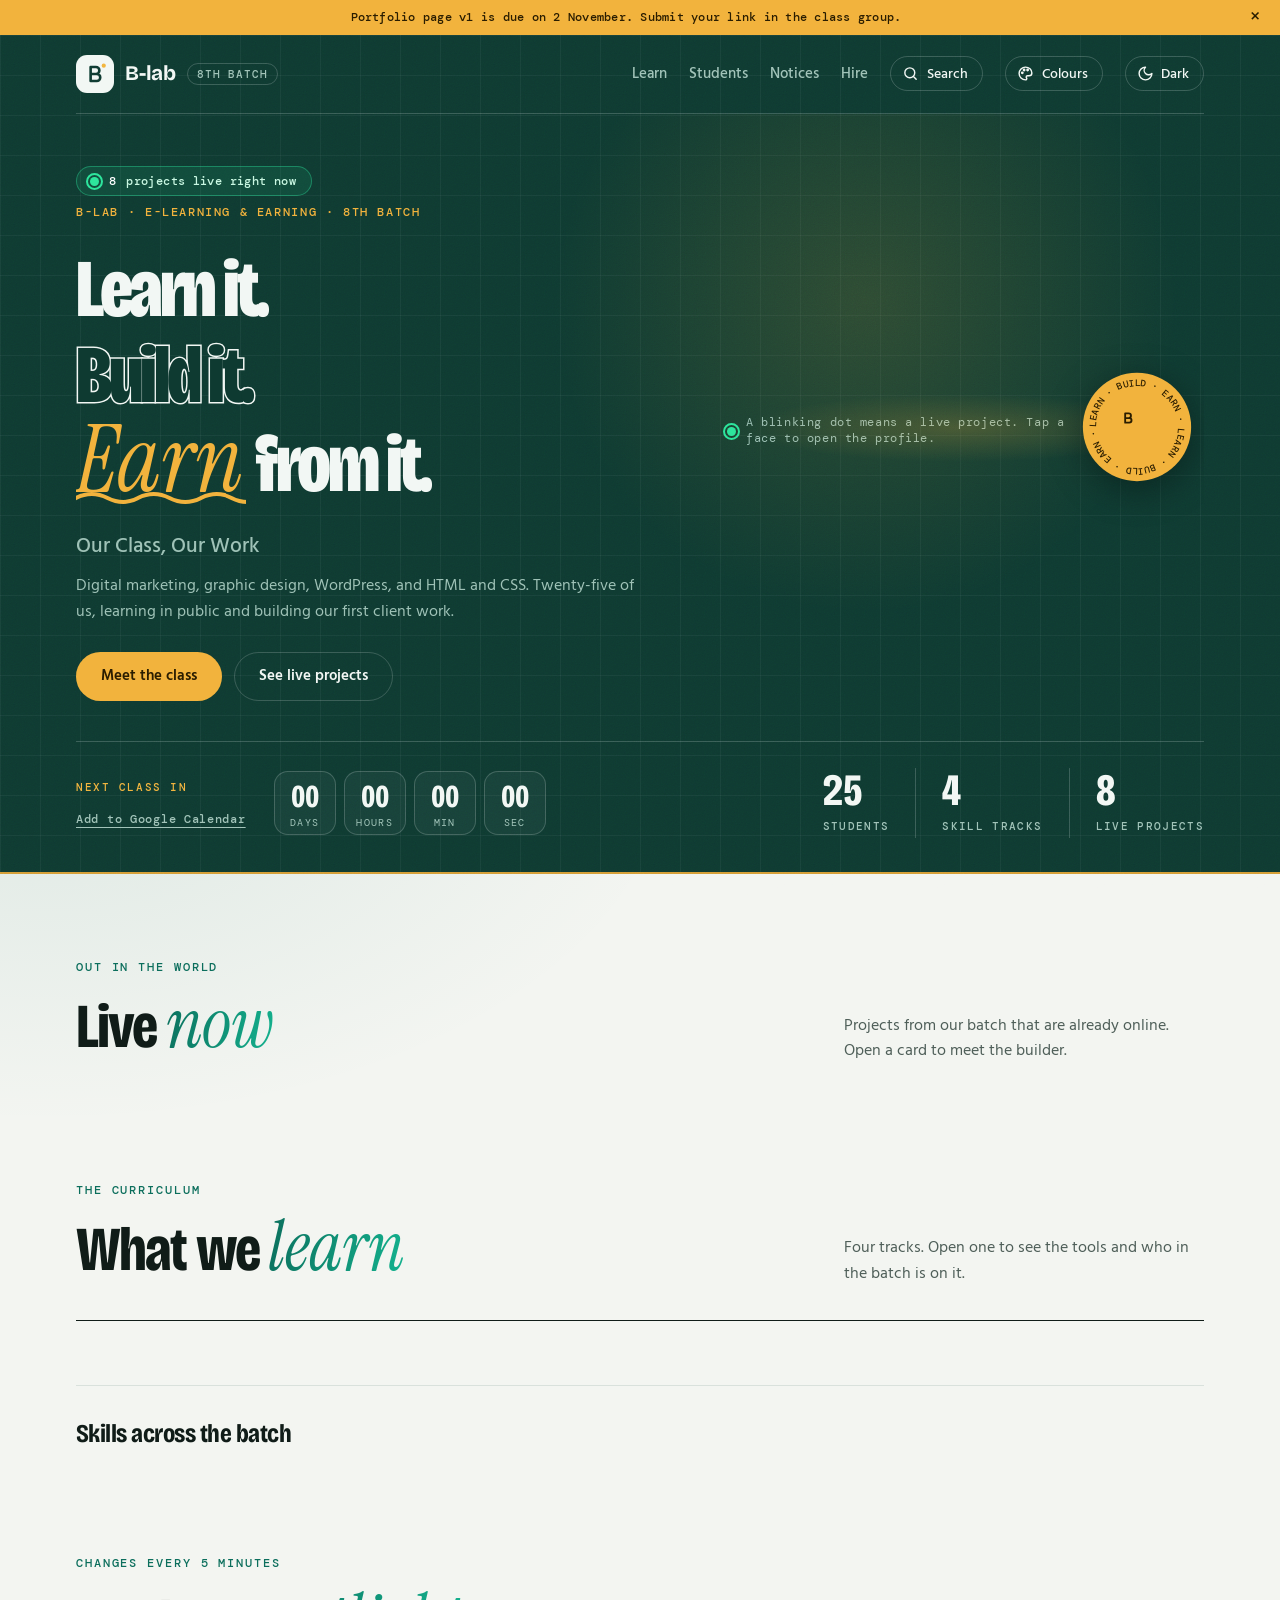
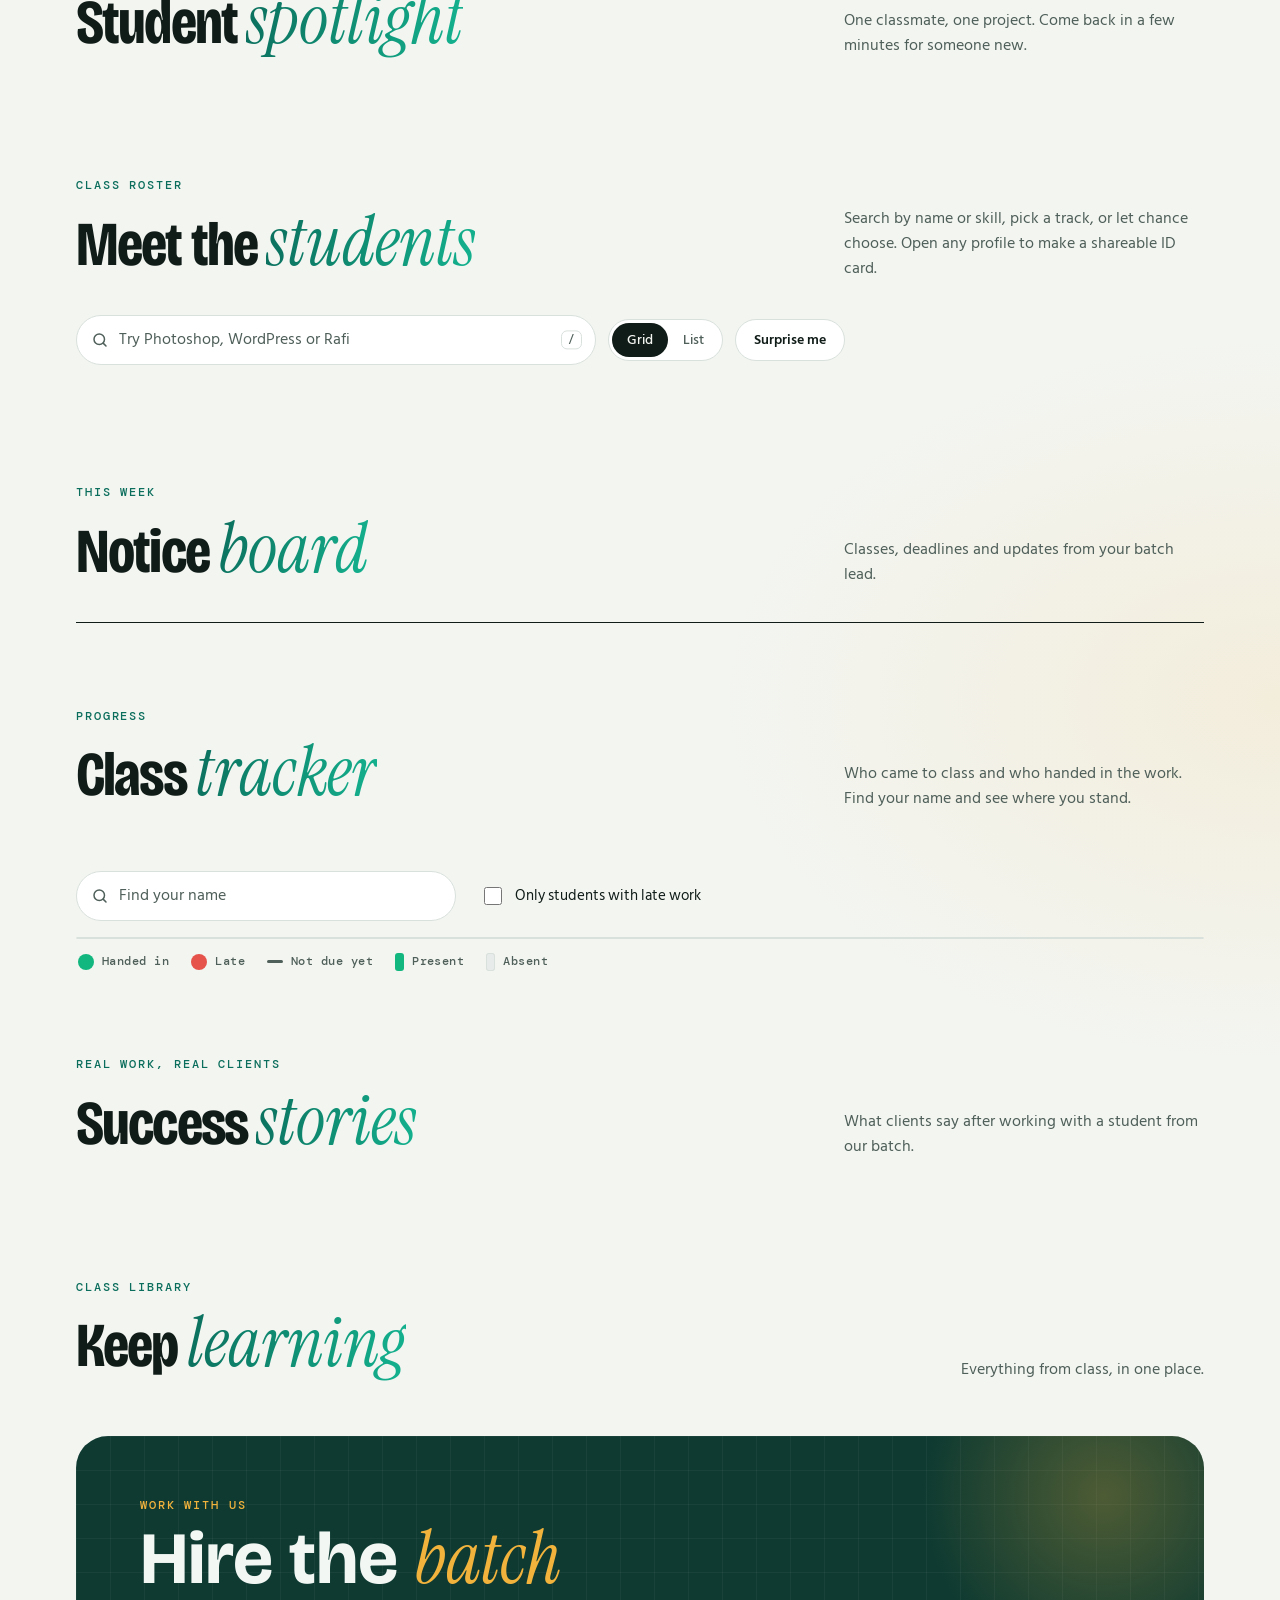
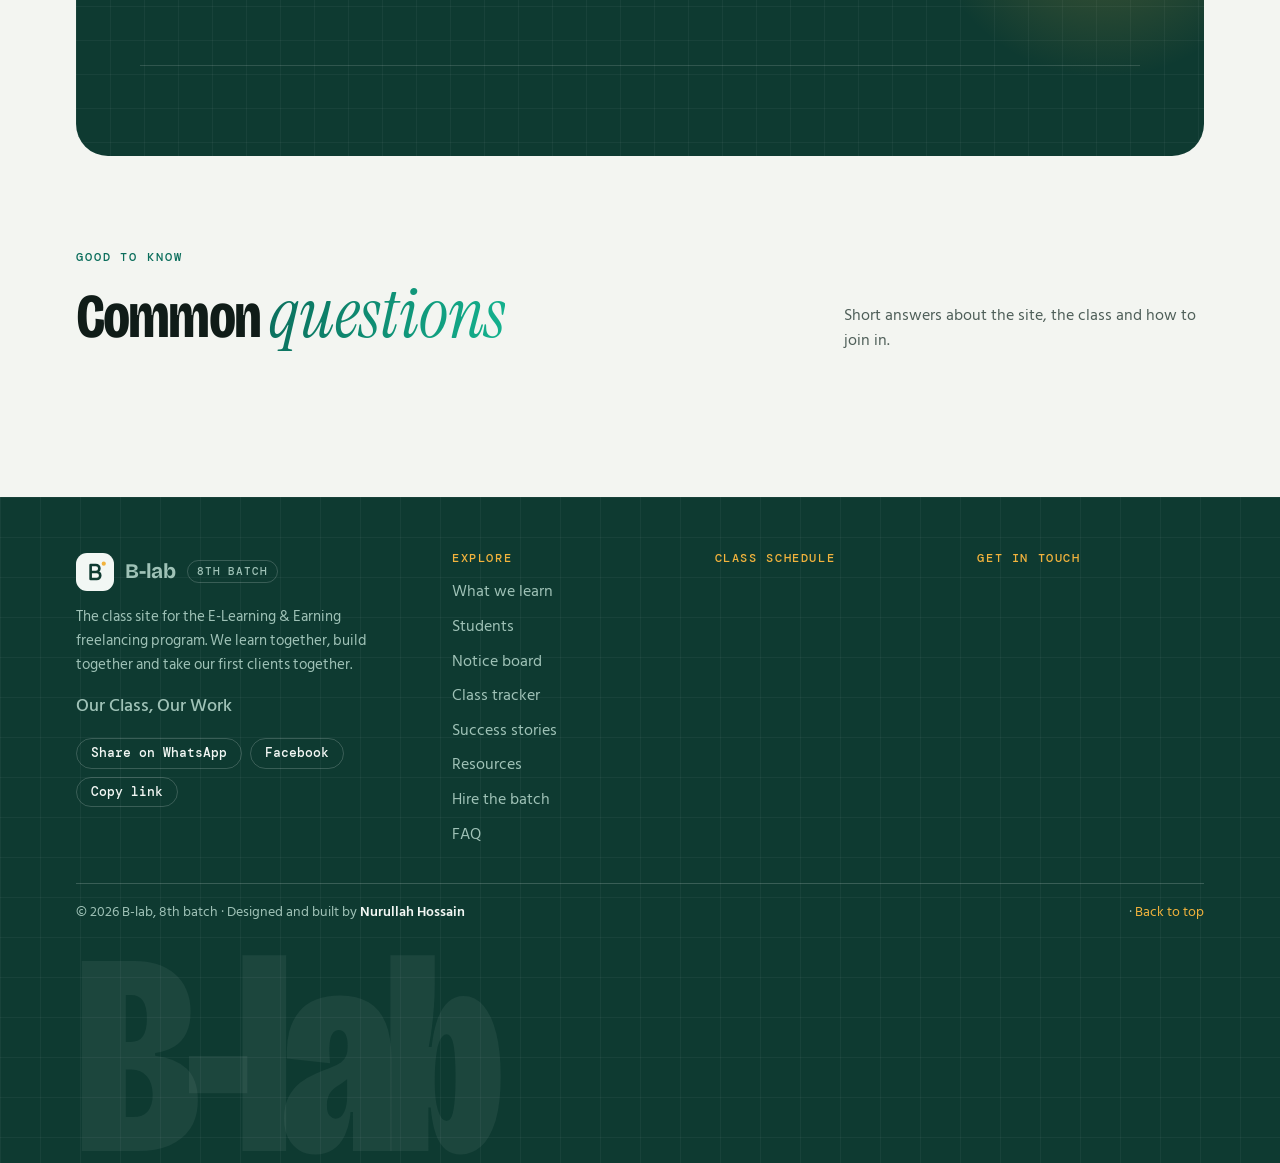
==== commit 82986d9b: "update version 3" ====
--- a/index.html
+++ b/index.html
@@ -8,16 +8,25 @@
       content="B-lab class hub: the 8th batch of the E-Learning and Earning freelancing program. Digital marketing, graphic design, WordPress, HTML and CSS."
     />
     <meta name="theme-color" content="#0E3A31" />
+    <meta property="og:type" content="website" />
+    <meta property="og:site_name" content="B-lab Class Hub" />
+    <meta property="og:title" content="B-lab Class Hub · Learn it. Build it. Earn from it." />
+    <meta
+      property="og:description"
+      content="Meet the 25 students of the E-Learning and Earning 8th batch. Digital marketing, graphic design, WordPress, HTML and CSS."
+    />
+    <meta property="og:url" content="https://blabclasshub.vercel.app/" />
+    <meta property="og:image" content="https://blabclasshub.vercel.app/og.png" />
+    <meta property="og:image:width" content="1200" />
+    <meta property="og:image:height" content="630" />
+    <meta name="twitter:card" content="summary_large_image" />
+    <link rel="manifest" href="manifest.webmanifest" />
+    <link rel="apple-touch-icon" href="icons/icon-192.png" />
     <link
       rel="icon"
       href="data:image/svg+xml,%3Csvg xmlns='http://www.w3.org/2000/svg' viewBox='0 0 32 32'%3E%3Crect width='32' height='32' rx='9' fill='%230E3A31'/%3E%3Cpath d='M11 8v16M11 8h6a4 4 0 0 1 0 8h-6M11 16h7a4 4 0 0 1 0 8h-7' stroke='white' stroke-width='3' stroke-linecap='round' stroke-linejoin='round' fill='none'/%3E%3Ccircle cx='26' cy='6.5' r='2.4' fill='%23F2B33D'/%3E%3C/svg%3E"
     />
     <title>B-lab Class Hub</title>
-    <script>
-      try {
-        if (localStorage.getItem("blab-motion") === "on") document.documentElement.setAttribute("data-motion", "on");
-      } catch (e) {}
-    </script>
     <link
       rel="stylesheet"
       href="https://fonts.googleapis.com/css2?family=Bricolage+Grotesque:opsz,wdth,wght@12..96,75..100,300..800&family=Hind+Siliguri:wght@400;500;600&family=DM+Mono:wght@400;500&family=Instrument+Serif:ital@1&display=swap"
@@ -25,6 +34,10 @@
     <link rel="stylesheet" href="css/style.css" />
   </head>
   <body>
+    <div class="banner" id="banner" hidden>
+      <a id="bannerText" href="#notices"></a>
+      <button id="bannerX" type="button" aria-label="Hide announcement">&times;</button>
+    </div>
     <div class="progress" id="prog" aria-hidden="true"></div>
 
     <div class="band" id="top">
@@ -47,8 +60,8 @@
             <a href="#learn">Learn</a>
             <a href="#students">Students</a>
             <a href="#notices">Notices</a>
-            <a href="#resources">Resources</a>
-            <button class="ghost" id="motionBtn" type="button" hidden aria-pressed="false" aria-label="Turn animations on or off">
+            <a href="#hire">Hire</a>
+            <button class="ghost" id="cmdBtn" type="button" aria-label="Search students and sections">
               <svg
                 viewBox="0 0 24 24"
                 fill="none"
@@ -58,10 +71,31 @@
                 stroke-linejoin="round"
                 aria-hidden="true"
               >
-                <circle cx="12" cy="12" r="9" />
-                <path d="M10 8.5l5 3.5-5 3.5z" /></svg
-              ><span class="lbl">Motion off</span>
+                <circle cx="11" cy="11" r="7" />
+                <path d="M20 20l-3.5-3.5" /></svg
+              ><span class="lbl">Search</span>
             </button>
+            <span class="palwrap"
+              ><button class="ghost" id="palBtn" type="button" aria-label="Choose colour theme" aria-expanded="false">
+                <svg
+                  viewBox="0 0 24 24"
+                  fill="none"
+                  stroke="currentColor"
+                  stroke-width="2"
+                  stroke-linecap="round"
+                  stroke-linejoin="round"
+                  aria-hidden="true"
+                >
+                  <path
+                    d="M12 3a9 9 0 1 0 0 18c1.1 0 1.8-.8 1.8-1.7 0-.5-.2-.8-.4-1.2-.3-.4-.4-.8-.4-1.2 0-1 .8-1.7 1.8-1.7H17a4 4 0 0 0 4-4C21 6.7 17 3 12 3z"
+                  />
+                  <circle cx="7.5" cy="11" r="1" />
+                  <circle cx="10" cy="7" r="1" />
+                  <circle cx="15" cy="7" r="1" /></svg
+                ><span class="lbl">Colours</span>
+              </button>
+              <span class="pal" id="pal" hidden role="group" aria-label="Colour theme"></span
+            ></span>
             <button class="ghost" id="themeBtn" type="button" aria-label="Switch between light and dark theme">
               <span class="to-dark"
                 ><svg
@@ -176,6 +210,7 @@
           </div>
           <p>Projects from our batch that are already online. Open a card to meet the builder.</p>
         </div>
+        <div class="bprog" id="bprog"></div>
         <ul class="livegrid" id="liveList"></ul>
       </section>
 
@@ -211,7 +246,7 @@
             <p class="kicker">Class roster</p>
             <h2 id="h-students">Meet the <em>students</em></h2>
           </div>
-          <p>Search by name or skill, pick a track, or let chance choose.</p>
+          <p>Search by name or skill, pick a track, or let chance choose. Open any profile to make a shareable ID card.</p>
         </div>
         <div class="tools">
           <div class="search">
@@ -252,6 +287,51 @@
         <ul class="notes" id="notes"></ul>
       </section>
 
+      <section class="sec shell" id="tracker" aria-labelledby="h-tracker">
+        <div class="sec-head">
+          <div>
+            <p class="kicker">Progress</p>
+            <h2 id="h-tracker">Class <em>tracker</em></h2>
+          </div>
+          <p>Who came to class and who handed in the work. Find your name and see where you stand.</p>
+        </div>
+        <div class="tk-sum" id="tkSum"></div>
+        <div class="tk-tools">
+          <div class="search tk-search">
+            <svg
+              viewBox="0 0 24 24"
+              fill="none"
+              stroke="currentColor"
+              stroke-width="2"
+              stroke-linecap="round"
+              stroke-linejoin="round"
+              aria-hidden="true"
+            >
+              <circle cx="11" cy="11" r="7" />
+              <path d="M20 20l-3.5-3.5" />
+            </svg>
+            <input id="tkQ" type="search" placeholder="Find your name" aria-label="Find a student in the tracker" />
+          </div>
+          <label class="tk-chk"><input type="checkbox" id="tkLate" /> Only students with late work</label>
+        </div>
+        <div class="tk-wrap" id="tkWrap"><table class="tk" id="tkTable"></table></div>
+        <p class="tk-key">
+          <span><i class="k-ok"></i>Handed in</span><span><i class="k-late"></i>Late</span><span><i class="k-open"></i>Not due yet</span
+          ><span><i class="k-p"></i>Present</span><span><i class="k-a"></i>Absent</span>
+        </p>
+      </section>
+
+      <section class="sec shell" id="stories" aria-labelledby="h-stories">
+        <div class="sec-head">
+          <div>
+            <p class="kicker">Real work, real clients</p>
+            <h2 id="h-stories">Success <em>stories</em></h2>
+          </div>
+          <p>What clients say after working with a student from our batch.</p>
+        </div>
+        <div class="stories" id="storyList"></div>
+      </section>
+
       <section class="sec shell" id="resources" aria-labelledby="h-res">
         <div class="sec-head">
           <div>
@@ -261,6 +341,29 @@
           <p>Everything from class, in one place.</p>
         </div>
         <ul class="res" id="res"></ul>
+      </section>
+      <section class="sec shell" id="hire" aria-labelledby="h-hire">
+        <div class="hire">
+          <div class="hire-copy">
+            <p class="kicker kicker--spark">Work with us</p>
+            <h2 id="h-hire">Hire the <em>batch</em></h2>
+            <p class="hire-intro" id="hireIntro"></p>
+            <div class="hire-cta" id="hireCta"></div>
+          </div>
+          <ol class="hire-steps" id="hireSteps"></ol>
+          <ul class="hire-svc" id="hireSvc"></ul>
+        </div>
+      </section>
+
+      <section class="sec shell" id="faq" aria-labelledby="h-faq">
+        <div class="sec-head">
+          <div>
+            <p class="kicker">Good to know</p>
+            <h2 id="h-faq">Common <em>questions</em></h2>
+          </div>
+          <p>Short answers about the site, the class and how to join in.</p>
+        </div>
+        <div class="faq" id="faqList"></div>
       </section>
     </main>
 
@@ -286,6 +389,7 @@
               together.
             </p>
             <p class="bn" lang="bn">Our Class, Our Work</p>
+            <div class="share" id="shareRow"></div>
           </div>
           <nav aria-label="Footer">
             <h3>Explore</h3>
@@ -293,7 +397,11 @@
               <li><a href="#learn">What we learn</a></li>
               <li><a href="#students">Students</a></li>
               <li><a href="#notices">Notice board</a></li>
+              <li><a href="#tracker">Class tracker</a></li>
+              <li><a href="#stories">Success stories</a></li>
               <li><a href="#resources">Resources</a></li>
+              <li><a href="#hire">Hire the batch</a></li>
+              <li><a href="#faq">FAQ</a></li>
             </ul>
           </nav>
           <div>
@@ -330,6 +438,48 @@
       </button>
     </div>
 
+    <dialog id="cmdk" aria-label="Search">
+      <div class="ck">
+        <div class="ck-in">
+          <svg
+            viewBox="0 0 24 24"
+            fill="none"
+            stroke="currentColor"
+            stroke-width="2"
+            stroke-linecap="round"
+            stroke-linejoin="round"
+            aria-hidden="true"
+          >
+            <circle cx="11" cy="11" r="7" />
+            <path d="M20 20l-3.5-3.5" /></svg
+          ><input
+            id="ckQ"
+            type="text"
+            autocomplete="off"
+            placeholder="Search a student, skill or section"
+            aria-label="Search"
+            role="combobox"
+            aria-expanded="true"
+            aria-controls="ckList"
+          /><kbd>Esc</kbd>
+        </div>
+        <ul class="ck-list" id="ckList" role="listbox"></ul>
+        <p class="ck-foot"><span>Up and down to move</span><span>Enter to open</span></p>
+      </div>
+    </dialog>
+
+    <dialog id="idDlg" aria-label="Student ID card">
+      <div class="idc">
+        <div class="idc-stage" id="idStage"><img id="idImg" alt="B-lab student ID card" /><span class="idc-glare" aria-hidden="true"></span></div>
+        <p class="idc-hint" id="idHint">Move your mouse over the card.</p>
+        <div class="idc-actions">
+          <button class="btn btn--spark" id="idDl" type="button">Download PNG</button>
+          <button class="btn btn--line" id="idShare" type="button" hidden>Share</button>
+          <button class="btn btn--line" id="idClose" type="button">Close</button>
+        </div>
+      </div>
+    </dialog>
+
     <dialog id="dlg" aria-labelledby="mName">
       <div class="m">
         <div class="m-banner">
@@ -346,7 +496,10 @@
           <div class="chips" id="mSkills"></div>
           <h4>Featured project</h4>
           <p class="m-proj" id="mProj"></p>
+          <div id="mTrack"></div>
+          <div id="mLinksWrap"></div>
           <div class="m-actions">
+            <button id="mCard" class="m-card" type="button">Make ID card</button>
             <button id="mShare" type="button">Copy profile link</button>
             <a id="mLink" href="#" target="_blank" rel="noopener" hidden>Portfolio</a>
           </div>
@@ -361,6 +514,7 @@
     </dialog>
 
     <script src="js/data.js"></script>
+    <script src="js/sheet.js"></script>
     <script src="js/app.js"></script>
   </body>
 </html>
--- a/css/style.css
+++ b/css/style.css
@@ -1,419 +1,3301 @@
 /* B-lab class hub styles.
    Concept: a class yearbook on lab graph paper. Deep green bands, gold sparks, big condensed type,
    one italic serif word per heading. Change colours in the :root block, everything follows. */
-:root{
-  --bg:#F3F5F1; --surface:#FFFFFF; --ink:#101C18; --muted:#4F5F59; --line:#D9E1DC;
-  --accent:#0B6E5C; --on-accent:#FFFFFF; --accent-soft:#DCEFE8;
-  --spark:#F2B33D; --on-spark:#2A1D00;
-  --hero-bg:#0E3A31; --hero-ink:#F2F7F4; --hero-muted:#9FC2B7; --hero-line:rgba(255,255,255,.18); --hero-grid:rgba(255,255,255,.045); --hero-tile:rgba(255,255,255,.08);
-  --amber-soft:#FBEBC8; --amber-ink:#6B4500; --idle-soft:#E7ECEA; --idle-ink:#475651;
-  --display:"Bricolage Grotesque","Hind Siliguri",system-ui,sans-serif;
-  --body:"Hind Siliguri",system-ui,-apple-system,"Segoe UI",sans-serif;
-  --mono:"DM Mono",ui-monospace,SFMono-Regular,Menlo,Consolas,monospace;
-  --serif:"Instrument Serif",Georgia,"Times New Roman",serif;
-  --to-dark:inline-flex; --to-light:none;
-  --live:#11B77E;
-}
-@media (prefers-color-scheme: dark){
-  :root:not([data-theme="light"]){
-    --bg:#0A110F; --surface:#121B18; --ink:#E8EFEC; --muted:#97A9A2; --line:#22302B;
-    --accent:#4CC3A6; --on-accent:#052A22; --accent-soft:#13322B;
-    --hero-bg:#0F3027;
-    --amber-soft:#3A2C0B; --amber-ink:#F2C766; --idle-soft:#1D2824; --idle-ink:#A9B8B2;
-    --to-dark:none; --to-light:inline-flex; --live:#2EE59D;
-    color-scheme:dark;
-  }
-}
-:root[data-theme="dark"]{
-  --bg:#0A110F; --surface:#121B18; --ink:#E8EFEC; --muted:#97A9A2; --line:#22302B;
-  --accent:#4CC3A6; --on-accent:#052A22; --accent-soft:#13322B;
-  --hero-bg:#0F3027;
-  --amber-soft:#3A2C0B; --amber-ink:#F2C766; --idle-soft:#1D2824; --idle-ink:#A9B8B2;
-  --to-dark:none; --to-light:inline-flex; --live:#2EE59D;
-  color-scheme:dark;
-}
-[hidden]{display:none!important}
-*{box-sizing:border-box}
-html{scroll-behavior:smooth; scroll-padding-top:12px}
-body{margin:0; background:var(--bg); color:var(--ink); font:400 16px/1.6 var(--body); padding-block:0; overflow-x:clip}
-::selection{background:var(--spark); color:var(--on-spark)}
-.shell{max-width:1160px; margin-inline:auto; padding-left:max(16px, env(safe-area-inset-left, 0px)); padding-right:max(16px, env(safe-area-inset-right, 0px))}
-a{color:var(--accent)}
-button{font:inherit; color:inherit}
-:focus-visible{outline:2px solid var(--accent); outline-offset:3px}
-.band :focus-visible,.marq :focus-visible{outline-color:var(--spark)}
-h1,h2,h3{font-family:var(--display); text-wrap:balance; margin:0; line-height:1.1}
-em{font-family:var(--serif); font-style:italic; font-weight:400; letter-spacing:0}
-kbd{font:500 .7rem/1 var(--mono); padding:3px 6px; border-radius:6px; border:1px solid var(--hero-line); color:var(--hero-muted)}
-
-.band{background-color:var(--hero-bg); color:var(--hero-ink); background-image:linear-gradient(var(--hero-grid) 1px, transparent 1px), linear-gradient(90deg, var(--hero-grid) 1px, transparent 1px); background-size:40px 40px}
-
-.progress{position:fixed; top:env(safe-area-inset-top, 0px); left:0; width:100%; height:3px; background:var(--spark); transform-origin:0 50%; transform:scaleX(0); z-index:70; pointer-events:none}
-.cur{position:fixed; left:0; top:0; z-index:60; width:34px; height:34px; margin:-17px 0 0 -17px; border:1.5px solid var(--spark); border-radius:50%; pointer-events:none; display:grid; place-items:center; opacity:0; transition:width .22s, height .22s, margin .22s, background .22s, opacity .2s}
-.cur span{font:500 .62rem/1 var(--mono); letter-spacing:.1em; text-transform:uppercase; color:var(--on-spark); opacity:0; transition:opacity .15s}
-.cur.on{opacity:1}
-.cur.is-hover{width:78px; height:78px; margin:-39px 0 0 -39px; background:var(--spark)}
-.cur.is-hover span{opacity:1}
-.cur.is-link{width:54px; height:54px; margin:-27px 0 0 -27px; background:rgba(242,179,61,.16)}
+:root {
+  --bg: #f3f5f1;
+  --surface: #ffffff;
+  --ink: #101c18;
+  --muted: #4f5f59;
+  --line: #d9e1dc;
+  --accent: #0b6e5c;
+  --on-accent: #ffffff;
+  --accent-soft: #dcefe8;
+  --spark: #f2b33d;
+  --on-spark: #2a1d00;
+  --hero-bg: #0e3a31;
+  --hero-ink: #f2f7f4;
+  --hero-muted: #9fc2b7;
+  --hero-line: rgba(255, 255, 255, 0.18);
+  --hero-grid: rgba(255, 255, 255, 0.045);
+  --hero-tile: rgba(255, 255, 255, 0.08);
+  --amber-soft: #fbebc8;
+  --amber-ink: #6b4500;
+  --idle-soft: #e7ecea;
+  --idle-ink: #475651;
+  --display: "Bricolage Grotesque", "Hind Siliguri", system-ui, sans-serif;
+  --body: "Hind Siliguri", system-ui, -apple-system, "Segoe UI", sans-serif;
+  --mono: "DM Mono", ui-monospace, SFMono-Regular, Menlo, Consolas, monospace;
+  --serif: "Instrument Serif", Georgia, "Times New Roman", serif;
+  --to-dark: inline-flex;
+  --to-light: none;
+  --live: #11b77e;
+}
+@media (prefers-color-scheme: dark) {
+  :root:not([data-theme="light"]) {
+    --bg: #0a110f;
+    --surface: #121b18;
+    --ink: #e8efec;
+    --muted: #97a9a2;
+    --line: #22302b;
+    --accent: #4cc3a6;
+    --on-accent: #052a22;
+    --accent-soft: #13322b;
+    --hero-bg: #0f3027;
+    --amber-soft: #3a2c0b;
+    --amber-ink: #f2c766;
+    --idle-soft: #1d2824;
+    --idle-ink: #a9b8b2;
+    --to-dark: none;
+    --to-light: inline-flex;
+    --live: #2ee59d;
+    color-scheme: dark;
+  }
+}
+:root[data-theme="dark"] {
+  --bg: #0a110f;
+  --surface: #121b18;
+  --ink: #e8efec;
+  --muted: #97a9a2;
+  --line: #22302b;
+  --accent: #4cc3a6;
+  --on-accent: #052a22;
+  --accent-soft: #13322b;
+  --hero-bg: #0f3027;
+  --amber-soft: #3a2c0b;
+  --amber-ink: #f2c766;
+  --idle-soft: #1d2824;
+  --idle-ink: #a9b8b2;
+  --to-dark: none;
+  --to-light: inline-flex;
+  --live: #2ee59d;
+  color-scheme: dark;
+}
+[hidden] {
+  display: none !important;
+}
+* {
+  box-sizing: border-box;
+}
+html {
+  scroll-behavior: smooth;
+  scroll-padding-top: 12px;
+}
+body {
+  margin: 0;
+  background: var(--bg);
+  color: var(--ink);
+  font: 400 16px/1.6 var(--body);
+  padding-block: 0;
+  overflow-x: clip;
+}
+::selection {
+  background: var(--spark);
+  color: var(--on-spark);
+}
+.shell {
+  max-width: 1160px;
+  margin-inline: auto;
+  padding-left: max(16px, env(safe-area-inset-left, 0px));
+  padding-right: max(16px, env(safe-area-inset-right, 0px));
+}
+a {
+  color: var(--accent);
+}
+button {
+  font: inherit;
+  color: inherit;
+}
+:focus-visible {
+  outline: 2px solid var(--accent);
+  outline-offset: 3px;
+}
+.band :focus-visible,
+.marq :focus-visible {
+  outline-color: var(--spark);
+}
+h1,
+h2,
+h3 {
+  font-family: var(--display);
+  text-wrap: balance;
+  margin: 0;
+  line-height: 1.1;
+}
+em {
+  font-family: var(--serif);
+  font-style: italic;
+  font-weight: 400;
+  letter-spacing: 0;
+}
+kbd {
+  font: 500 0.7rem/1 var(--mono);
+  padding: 3px 6px;
+  border-radius: 6px;
+  border: 1px solid var(--hero-line);
+  color: var(--hero-muted);
+}
+
+.band {
+  background-color: var(--hero-bg);
+  color: var(--hero-ink);
+  background-image: linear-gradient(var(--hero-grid) 1px, transparent 1px), linear-gradient(90deg, var(--hero-grid) 1px, transparent 1px);
+  background-size: 40px 40px;
+}
+
+.progress {
+  position: fixed;
+  top: env(safe-area-inset-top, 0px);
+  left: 0;
+  width: 100%;
+  height: 3px;
+  background: var(--spark);
+  transform-origin: 0 50%;
+  transform: scaleX(0);
+  z-index: 70;
+  pointer-events: none;
+}
+.cur {
+  position: fixed;
+  left: 0;
+  top: 0;
+  z-index: 60;
+  width: 34px;
+  height: 34px;
+  margin: -17px 0 0 -17px;
+  border: 1.5px solid var(--spark);
+  border-radius: 50%;
+  pointer-events: none;
+  display: grid;
+  place-items: center;
+  opacity: 0;
+  transition:
+    width 0.22s,
+    height 0.22s,
+    margin 0.22s,
+    background 0.22s,
+    opacity 0.2s;
+}
+.cur span {
+  font: 500 0.62rem/1 var(--mono);
+  letter-spacing: 0.1em;
+  text-transform: uppercase;
+  color: var(--on-spark);
+  opacity: 0;
+  transition: opacity 0.15s;
+}
+.cur.on {
+  opacity: 1;
+}
+.cur.is-hover {
+  width: 78px;
+  height: 78px;
+  margin: -39px 0 0 -39px;
+  background: var(--spark);
+}
+.cur.is-hover span {
+  opacity: 1;
+}
+.cur.is-link {
+  width: 54px;
+  height: 54px;
+  margin: -27px 0 0 -27px;
+  background: rgba(242, 179, 61, 0.16);
+}
 
 /* header */
-.top{display:flex; align-items:center; justify-content:space-between; gap:12px; flex-wrap:wrap; padding-block:20px; border-bottom:1px solid var(--hero-line)}
-.brand{display:flex; align-items:center; gap:11px; text-decoration:none; color:var(--hero-ink); font-family:var(--display); font-weight:700; font-size:1.3rem; letter-spacing:-.01em}
-.mark{display:grid; place-items:center; flex:none; width:38px; height:38px; border-radius:11px; background:var(--hero-ink); color:var(--hero-bg)}
-.mark svg{display:block; width:28px; height:28px}
-.batch{font-family:var(--mono); font-weight:500; font-size:.68rem; letter-spacing:.08em; text-transform:uppercase; line-height:1.9; color:var(--hero-muted); border:1px solid var(--hero-line); border-radius:999px; padding:0 9px}
-.top nav{display:flex; align-items:center; gap:22px; flex-wrap:wrap}
-.top nav a{color:var(--hero-muted); text-decoration:none; font-weight:500; font-size:.95rem}
-.top nav a:hover{color:var(--hero-ink)}
-.ghost{background:none; border:1px solid var(--hero-line); color:var(--hero-ink); border-radius:999px; padding:5px 14px 5px 11px; cursor:pointer; font-size:.9rem; font-weight:500; display:inline-flex; align-items:center; gap:8px}
-.ghost:hover{border-color:var(--spark); color:var(--spark)}
-.ghost svg{width:17px; height:17px; flex:none}
-.to-dark{display:var(--to-dark); align-items:center; gap:7px}
-.to-light{display:var(--to-light); align-items:center; gap:7px}
+.top {
+  display: flex;
+  align-items: center;
+  justify-content: space-between;
+  gap: 12px;
+  flex-wrap: wrap;
+  padding-block: 20px;
+  border-bottom: 1px solid var(--hero-line);
+}
+.brand {
+  display: flex;
+  align-items: center;
+  gap: 11px;
+  text-decoration: none;
+  color: var(--hero-ink);
+  font-family: var(--display);
+  font-weight: 700;
+  font-size: 1.3rem;
+  letter-spacing: -0.01em;
+}
+.mark {
+  display: grid;
+  place-items: center;
+  flex: none;
+  width: 38px;
+  height: 38px;
+  border-radius: 11px;
+  background: var(--hero-ink);
+  color: var(--hero-bg);
+}
+.mark svg {
+  display: block;
+  width: 28px;
+  height: 28px;
+}
+.batch {
+  font-family: var(--mono);
+  font-weight: 500;
+  font-size: 0.68rem;
+  letter-spacing: 0.08em;
+  text-transform: uppercase;
+  line-height: 1.9;
+  color: var(--hero-muted);
+  border: 1px solid var(--hero-line);
+  border-radius: 999px;
+  padding: 0 9px;
+}
+.top nav {
+  display: flex;
+  align-items: center;
+  gap: 22px;
+  flex-wrap: wrap;
+}
+.top nav a {
+  color: var(--hero-muted);
+  text-decoration: none;
+  font-weight: 500;
+  font-size: 0.95rem;
+}
+.top nav a:hover {
+  color: var(--hero-ink);
+}
+.ghost {
+  background: none;
+  border: 1px solid var(--hero-line);
+  color: var(--hero-ink);
+  border-radius: 999px;
+  padding: 5px 14px 5px 11px;
+  cursor: pointer;
+  font-size: 0.9rem;
+  font-weight: 500;
+  display: inline-flex;
+  align-items: center;
+  gap: 8px;
+}
+.ghost:hover {
+  border-color: var(--spark);
+  color: var(--spark);
+}
+.ghost svg {
+  width: 17px;
+  height: 17px;
+  flex: none;
+}
+.to-dark {
+  display: var(--to-dark);
+  align-items: center;
+  gap: 7px;
+}
+.to-light {
+  display: var(--to-light);
+  align-items: center;
+  gap: 7px;
+}
 
 /* hero */
-.hero{display:grid; grid-template-columns:minmax(0,1.2fr) minmax(0,1fr); gap:40px 64px; align-items:center; padding-block:52px 40px; overflow-x:clip}
-.hero > *{min-width:0}
-.bn{margin:22px 0 0; font-size:1.3rem; font-weight:500; color:var(--hero-muted)}
-.lede{margin:10px 0 0; max-width:46ch; color:var(--hero-muted); font-size:1.02rem}
-.cta{display:flex; flex-wrap:wrap; gap:12px; margin-top:28px}
-.btn{display:inline-flex; align-items:center; gap:8px; padding:11px 24px; border-radius:999px; font-weight:600; text-decoration:none; font-size:.95rem; border:1px solid transparent; cursor:pointer; transition:transform .2s}
-.btn:hover{transform:translateY(-2px)}
-.btn--spark{background:var(--spark); color:var(--on-spark)}
-.btn--line{border-color:var(--hero-line); color:var(--hero-ink); background:none}
-.btn--line:hover{border-color:var(--hero-ink)}
-
-.wall-wrap{position:relative; width:100%; max-width:470px; margin-inline:auto; padding-bottom:28px; perspective:900px}
-.wall-wrap::before{content:""; position:absolute; inset:-12% -14% 0; background:radial-gradient(closest-side, rgba(242,179,61,.2), transparent 72%); pointer-events:none}
-.wall{position:relative; z-index:1; display:grid; grid-template-columns:repeat(5,minmax(0,1fr)); gap:9px; transition:transform .25s ease-out; transform-style:preserve-3d}
-.tile{position:relative; display:block; aspect-ratio:1/1; max-width:100%; padding:0; border:0; border-radius:13px; overflow:hidden; cursor:pointer; background:var(--hero-tile); --off:0px; translate:0 var(--off); animation:pop .6s cubic-bezier(.2,.8,.2,1) backwards, bob 7s ease-in-out infinite; animation-delay:calc(var(--i) * 32ms + 300ms), calc(var(--i) * -.6s); transition:transform .2s}
-.tile:nth-child(5n+2),.tile:nth-child(5n+4){--off:24px}
-.tile > img,.tile > svg{display:block; width:100%; height:100%; object-fit:cover}
-.tile:hover,.tile:focus-visible{transform:scale(1.1) translateZ(30px); z-index:2}
-.tile::after{content:""; position:absolute; inset:0; border-radius:inherit; box-shadow:inset 0 0 0 1px rgba(255,255,255,.16); pointer-events:none}
-.tl{position:absolute; inset:auto 0 0 0; padding:18px 4px 5px; font:500 .64rem/1.1 var(--mono); text-align:center; color:#fff; background:linear-gradient(to top, rgba(0,0,0,.76), transparent); opacity:0; transition:opacity .15s}
-.tile:hover .tl,.tile:focus-visible .tl{opacity:1}
-.wall-note{display:flex; align-items:center; gap:10px; margin:20px 0 0; font:400 .72rem/1.4 var(--mono); letter-spacing:.05em; color:var(--hero-muted)}
-@keyframes pop{from{opacity:0; transform:scale(.8)}}
-@keyframes bob{0%,100%{translate:0 var(--off)}50%{translate:0 calc(var(--off) - 7px)}}
-@keyframes rise{from{transform:translateY(108%)}}
-
-.hero-foot{display:flex; flex-wrap:wrap; justify-content:space-between; align-items:center; gap:24px 40px; padding-block:26px 34px; border-top:1px solid var(--hero-line)}
-.count-card{display:flex; flex-wrap:wrap; align-items:center; gap:14px 28px; min-width:0}
-.cc-label{font:500 .7rem/1 var(--mono); letter-spacing:.14em; text-transform:uppercase; color:var(--spark)}
-.cc-title{margin:6px 0 0; font-family:var(--display); font-weight:600; font-size:1.15rem; max-width:26ch; line-height:1.2}
-.timer{display:flex; gap:8px}
-.tm{display:grid; justify-items:center; min-width:62px; padding:9px 8px 7px; border:1px solid var(--hero-line); border-radius:14px; background:rgba(255,255,255,.04)}
-.tm b{font-family:var(--display); font-stretch:75%; font-weight:700; font-size:2rem; line-height:1; font-variant-numeric:tabular-nums}
-.tm span{margin-top:5px; font:400 .6rem/1 var(--mono); letter-spacing:.14em; text-transform:uppercase; color:var(--hero-muted)}
-.stats{display:flex; flex-wrap:wrap; gap:16px 0}
-.stat{padding-right:26px; margin-right:26px; border-right:1px solid var(--hero-line)}
-.stat:last-child{border-right:0; margin-right:0; padding-right:0}
-.stat b{display:block; font-family:var(--display); font-stretch:75%; font-weight:700; font-size:2.8rem; line-height:1; font-variant-numeric:tabular-nums}
-.stat span{font:500 .7rem/1 var(--mono); letter-spacing:.12em; text-transform:uppercase; color:var(--hero-muted)}
+.hero {
+  display: grid;
+  grid-template-columns: minmax(0, 1.2fr) minmax(0, 1fr);
+  gap: 40px 64px;
+  align-items: center;
+  padding-block: 52px 40px;
+  overflow-x: clip;
+}
+.hero > * {
+  min-width: 0;
+}
+.bn {
+  margin: 22px 0 0;
+  font-size: 1.3rem;
+  font-weight: 500;
+  color: var(--hero-muted);
+}
+.lede {
+  margin: 10px 0 0;
+  max-width: 46ch;
+  color: var(--hero-muted);
+  font-size: 1.02rem;
+}
+.cta {
+  display: flex;
+  flex-wrap: wrap;
+  gap: 12px;
+  margin-top: 28px;
+}
+.btn {
+  display: inline-flex;
+  align-items: center;
+  gap: 8px;
+  padding: 11px 24px;
+  border-radius: 999px;
+  font-weight: 600;
+  text-decoration: none;
+  font-size: 0.95rem;
+  border: 1px solid transparent;
+  cursor: pointer;
+  transition: transform 0.2s;
+}
+.btn:hover {
+  transform: translateY(-2px);
+}
+.btn--spark {
+  background: var(--spark);
+  color: var(--on-spark);
+}
+.btn--line {
+  border-color: var(--hero-line);
+  color: var(--hero-ink);
+  background: none;
+}
+.btn--line:hover {
+  border-color: var(--hero-ink);
+}
+
+.wall-wrap {
+  position: relative;
+  width: 100%;
+  max-width: 470px;
+  margin-inline: auto;
+  padding-bottom: 28px;
+  perspective: 900px;
+}
+.wall-wrap::before {
+  content: "";
+  position: absolute;
+  inset: -12% -14% 0;
+  background: radial-gradient(closest-side, rgba(242, 179, 61, 0.2), transparent 72%);
+  pointer-events: none;
+}
+.wall {
+  position: relative;
+  z-index: 1;
+  display: grid;
+  grid-template-columns: repeat(5, minmax(0, 1fr));
+  gap: 9px;
+  transition: transform 0.25s ease-out;
+  transform-style: preserve-3d;
+}
+.tile {
+  position: relative;
+  display: block;
+  aspect-ratio: 1/1;
+  max-width: 100%;
+  padding: 0;
+  border: 0;
+  border-radius: 13px;
+  overflow: hidden;
+  cursor: pointer;
+  background: var(--hero-tile);
+  --off: 0px;
+  translate: 0 var(--off);
+  animation:
+    pop 0.6s cubic-bezier(0.2, 0.8, 0.2, 1) backwards,
+    bob 7s ease-in-out infinite;
+  animation-delay: calc(var(--i) * 32ms + 300ms), calc(var(--i) * -0.6s);
+  transition: transform 0.2s;
+}
+.tile:nth-child(5n + 2),
+.tile:nth-child(5n + 4) {
+  --off: 24px;
+}
+.tile > img,
+.tile > svg {
+  display: block;
+  width: 100%;
+  height: 100%;
+  object-fit: cover;
+}
+.tile:hover,
+.tile:focus-visible {
+  transform: scale(1.1) translateZ(30px);
+  z-index: 2;
+}
+.tile::after {
+  content: "";
+  position: absolute;
+  inset: 0;
+  border-radius: inherit;
+  box-shadow: inset 0 0 0 1px rgba(255, 255, 255, 0.16);
+  pointer-events: none;
+}
+.tl {
+  position: absolute;
+  inset: auto 0 0 0;
+  padding: 18px 4px 5px;
+  font: 500 0.64rem/1.1 var(--mono);
+  text-align: center;
+  color: #fff;
+  background: linear-gradient(to top, rgba(0, 0, 0, 0.76), transparent);
+  opacity: 0;
+  transition: opacity 0.15s;
+}
+.tile:hover .tl,
+.tile:focus-visible .tl {
+  opacity: 1;
+}
+.wall-note {
+  display: flex;
+  align-items: center;
+  gap: 10px;
+  margin: 20px 0 0;
+  font: 400 0.72rem/1.4 var(--mono);
+  letter-spacing: 0.05em;
+  color: var(--hero-muted);
+}
+@keyframes pop {
+  from {
+    opacity: 0;
+    transform: scale(0.8);
+  }
+}
+@keyframes bob {
+  0%,
+  100% {
+    translate: 0 var(--off);
+  }
+  50% {
+    translate: 0 calc(var(--off) - 7px);
+  }
+}
+@keyframes rise {
+  from {
+    transform: translateY(108%);
+  }
+}
+
+.hero-foot {
+  display: flex;
+  flex-wrap: wrap;
+  justify-content: space-between;
+  align-items: center;
+  gap: 24px 40px;
+  padding-block: 26px 34px;
+  border-top: 1px solid var(--hero-line);
+}
+.count-card {
+  display: flex;
+  flex-wrap: wrap;
+  align-items: center;
+  gap: 14px 28px;
+  min-width: 0;
+}
+.cc-label {
+  font: 500 0.7rem/1 var(--mono);
+  letter-spacing: 0.14em;
+  text-transform: uppercase;
+  color: var(--spark);
+}
+.cc-title {
+  margin: 6px 0 0;
+  font-family: var(--display);
+  font-weight: 600;
+  font-size: 1.15rem;
+  max-width: 26ch;
+  line-height: 1.2;
+}
+.timer {
+  display: flex;
+  gap: 8px;
+}
+.tm {
+  display: grid;
+  justify-items: center;
+  min-width: 62px;
+  padding: 9px 8px 7px;
+  border: 1px solid var(--hero-line);
+  border-radius: 14px;
+  background: rgba(255, 255, 255, 0.04);
+}
+.tm b {
+  font-family: var(--display);
+  font-stretch: 75%;
+  font-weight: 700;
+  font-size: 2rem;
+  line-height: 1;
+  font-variant-numeric: tabular-nums;
+}
+.tm span {
+  margin-top: 5px;
+  font: 400 0.6rem/1 var(--mono);
+  letter-spacing: 0.14em;
+  text-transform: uppercase;
+  color: var(--hero-muted);
+}
+.stats {
+  display: flex;
+  flex-wrap: wrap;
+  gap: 16px 0;
+}
+.stat {
+  padding-right: 26px;
+  margin-right: 26px;
+  border-right: 1px solid var(--hero-line);
+}
+.stat:last-child {
+  border-right: 0;
+  margin-right: 0;
+  padding-right: 0;
+}
+.stat b {
+  display: block;
+  font-family: var(--display);
+  font-stretch: 75%;
+  font-weight: 700;
+  font-size: 2.8rem;
+  line-height: 1;
+  font-variant-numeric: tabular-nums;
+}
+.stat span {
+  font: 500 0.7rem/1 var(--mono);
+  letter-spacing: 0.12em;
+  text-transform: uppercase;
+  color: var(--hero-muted);
+}
 
 /* skills ticker */
-.marq{overflow:hidden; background:var(--spark); color:var(--on-spark); border-block:1px solid rgba(0,0,0,.12)}
-.marq-track{display:flex; width:max-content; animation:marq 38s linear infinite}
-.marq:hover .marq-track{animation-play-state:paused}
-.marq ul{display:flex; flex:none; list-style:none; margin:0; padding:0}
-.marq li{display:flex; align-items:center; gap:28px; padding:14px 0 16px 28px; font-family:var(--display); font-stretch:75%; font-weight:700; font-size:clamp(1.7rem,4vw,2.8rem); letter-spacing:-.02em; white-space:nowrap}
-.marq li::after{content:""; width:12px; height:12px; border-radius:50%; background:var(--on-spark); flex:none}
-@keyframes marq{to{transform:translateX(-50%)}}
+.marq {
+  overflow: hidden;
+  background: var(--spark);
+  color: var(--on-spark);
+  border-block: 1px solid rgba(0, 0, 0, 0.12);
+}
+.marq-track {
+  display: flex;
+  width: max-content;
+  animation: marq 38s linear infinite;
+}
+.marq:hover .marq-track {
+  animation-play-state: paused;
+}
+.marq ul {
+  display: flex;
+  flex: none;
+  list-style: none;
+  margin: 0;
+  padding: 0;
+}
+.marq li {
+  display: flex;
+  align-items: center;
+  gap: 28px;
+  padding: 14px 0 16px 28px;
+  font-family: var(--display);
+  font-stretch: 75%;
+  font-weight: 700;
+  font-size: clamp(1.7rem, 4vw, 2.8rem);
+  letter-spacing: -0.02em;
+  white-space: nowrap;
+}
+.marq li::after {
+  content: "";
+  width: 12px;
+  height: 12px;
+  border-radius: 50%;
+  background: var(--on-spark);
+  flex: none;
+}
+@keyframes marq {
+  to {
+    transform: translateX(-50%);
+  }
+}
 
 /* sections */
-.sec{padding-block:88px 0}
-.sec-head{display:flex; align-items:flex-end; justify-content:space-between; gap:12px 32px; flex-wrap:wrap; margin-bottom:34px}
-.kicker{margin:0 0 12px; font:500 .74rem/1 var(--mono); letter-spacing:.16em; text-transform:uppercase; color:var(--accent)}
-.sec-head h2{font-size:clamp(2.3rem,5.6vw,3.9rem); font-weight:700; font-stretch:78%; letter-spacing:-.03em}
-.sec-head h2 em{color:var(--accent); font-size:1.12em}
-.sec-head > p{margin:0; max-width:40ch; color:var(--muted); font-size:.98rem}
-.js .rv{transform:translateY(30px); transition:transform .8s cubic-bezier(.2,.8,.2,1)}
-.js .rv.in{transform:none}
+.sec {
+  padding-block: 88px 0;
+}
+.sec-head {
+  display: flex;
+  align-items: flex-end;
+  justify-content: space-between;
+  gap: 12px 32px;
+  flex-wrap: wrap;
+  margin-bottom: 34px;
+}
+.kicker {
+  margin: 0 0 12px;
+  font: 500 0.74rem/1 var(--mono);
+  letter-spacing: 0.16em;
+  text-transform: uppercase;
+  color: var(--accent);
+}
+.sec-head h2 {
+  font-size: clamp(2.3rem, 5.6vw, 3.9rem);
+  font-weight: 700;
+  font-stretch: 78%;
+  letter-spacing: -0.03em;
+}
+.sec-head h2 em {
+  color: var(--accent);
+  font-size: 1.12em;
+}
+.sec-head > p {
+  margin: 0;
+  max-width: 40ch;
+  color: var(--muted);
+  font-size: 0.98rem;
+}
+.js .rv {
+  transform: translateY(30px);
+  transition: transform 0.8s cubic-bezier(0.2, 0.8, 0.2, 1);
+}
+.js .rv.in {
+  transform: none;
+}
 
 /* what we learn */
-.tracks{list-style:none; margin:0; padding:0; border-bottom:1px solid var(--ink)}
-.tr{border-top:1px solid var(--ink)}
-.tr-btn{display:grid; grid-template-columns:64px minmax(0,1fr) auto 46px; align-items:center; gap:8px 20px; width:100%; padding:26px 0; background:none; border:0; text-align:left; cursor:pointer}
-.tr-n{font:500 .8rem/1 var(--mono); letter-spacing:.1em; color:var(--muted)}
-.tr-name{font-family:var(--display); font-weight:700; font-stretch:75%; font-size:clamp(2.1rem,6vw,4.6rem); letter-spacing:-.035em; line-height:1; transition:transform .35s cubic-bezier(.2,.8,.2,1), color .2s}
-.tr-btn:hover .tr-name{transform:translateX(14px); color:var(--accent)}
-.tr-tools{display:flex; flex-wrap:wrap; gap:8px; justify-content:flex-end}
-.tr-tools span{font:500 .72rem/1 var(--mono); letter-spacing:.04em; padding:7px 12px; border-radius:999px; border:1px solid var(--line); color:var(--muted); white-space:nowrap}
-.tr-plus{position:relative; width:46px; height:46px; border:1px solid var(--ink); border-radius:50%; transition:transform .35s, background .2s}
-.tr-plus::before,.tr-plus::after{content:""; position:absolute; left:50%; top:50%; width:16px; height:2px; margin:-1px 0 0 -8px; background:var(--ink)}
-.tr-plus::after{transform:rotate(90deg); transition:transform .35s}
-.tr.open .tr-plus{background:var(--spark); border-color:var(--spark)}
-.tr.open .tr-plus::before,.tr.open .tr-plus::after{background:var(--on-spark)}
-.tr.open .tr-plus::after{transform:rotate(0)}
-.tr-body{display:grid; grid-template-rows:0fr; transition:grid-template-rows .5s cubic-bezier(.2,.8,.2,1)}
-.tr.open .tr-body{grid-template-rows:1fr}
-.tr-in{overflow:hidden; min-height:0}
-.tr-grid{display:grid; grid-template-columns:64px minmax(0,1.1fr) minmax(0,1fr); gap:24px 20px; padding:2px 0 34px}
-.tr-grid > *{min-width:0}
-.tr-grid p{margin:0; color:var(--muted); font-size:1.05rem; max-width:44ch}
-.faces{display:flex; align-items:center; flex-wrap:wrap; gap:14px 18px}
-.faces .stackrow{display:flex}
-.faces .f{width:44px; height:44px; border-radius:50%; overflow:hidden; border:2px solid var(--bg); margin-left:-10px; flex:none; background:var(--idle-soft)}
-.faces .f:first-child{margin-left:0}
-.faces .f > img,.faces .f > svg{display:block; width:100%; height:100%; object-fit:cover}
-.link-btn{background:none; border:0; padding:0; cursor:pointer; color:var(--accent); font-weight:600; text-decoration:underline; text-underline-offset:4px}
+.tracks {
+  list-style: none;
+  margin: 0;
+  padding: 0;
+  border-bottom: 1px solid var(--ink);
+}
+.tr {
+  border-top: 1px solid var(--ink);
+}
+.tr-btn {
+  display: grid;
+  grid-template-columns: 64px minmax(0, 1fr) auto 46px;
+  align-items: center;
+  gap: 8px 20px;
+  width: 100%;
+  padding: 26px 0;
+  background: none;
+  border: 0;
+  text-align: left;
+  cursor: pointer;
+}
+.tr-n {
+  font: 500 0.8rem/1 var(--mono);
+  letter-spacing: 0.1em;
+  color: var(--muted);
+}
+.tr-name {
+  font-family: var(--display);
+  font-weight: 700;
+  font-stretch: 75%;
+  font-size: clamp(2.1rem, 6vw, 4.6rem);
+  letter-spacing: -0.035em;
+  line-height: 1;
+  transition:
+    transform 0.35s cubic-bezier(0.2, 0.8, 0.2, 1),
+    color 0.2s;
+}
+.tr-btn:hover .tr-name {
+  transform: translateX(14px);
+  color: var(--accent);
+}
+.tr-tools {
+  display: flex;
+  flex-wrap: wrap;
+  gap: 8px;
+  justify-content: flex-end;
+}
+.tr-tools span {
+  font: 500 0.72rem/1 var(--mono);
+  letter-spacing: 0.04em;
+  padding: 7px 12px;
+  border-radius: 999px;
+  border: 1px solid var(--line);
+  color: var(--muted);
+  white-space: nowrap;
+}
+.tr-plus {
+  position: relative;
+  width: 46px;
+  height: 46px;
+  border: 1px solid var(--ink);
+  border-radius: 50%;
+  transition:
+    transform 0.35s,
+    background 0.2s;
+}
+.tr-plus::before,
+.tr-plus::after {
+  content: "";
+  position: absolute;
+  left: 50%;
+  top: 50%;
+  width: 16px;
+  height: 2px;
+  margin: -1px 0 0 -8px;
+  background: var(--ink);
+}
+.tr-plus::after {
+  transform: rotate(90deg);
+  transition: transform 0.35s;
+}
+.tr.open .tr-plus {
+  background: var(--spark);
+  border-color: var(--spark);
+}
+.tr.open .tr-plus::before,
+.tr.open .tr-plus::after {
+  background: var(--on-spark);
+}
+.tr.open .tr-plus::after {
+  transform: rotate(0);
+}
+.tr-body {
+  display: grid;
+  grid-template-rows: 0fr;
+  transition: grid-template-rows 0.5s cubic-bezier(0.2, 0.8, 0.2, 1);
+}
+.tr.open .tr-body {
+  grid-template-rows: 1fr;
+}
+.tr-in {
+  overflow: hidden;
+  min-height: 0;
+}
+.tr-grid {
+  display: grid;
+  grid-template-columns: 64px minmax(0, 1.1fr) minmax(0, 1fr);
+  gap: 24px 20px;
+  padding: 2px 0 34px;
+}
+.tr-grid > * {
+  min-width: 0;
+}
+.tr-grid p {
+  margin: 0;
+  color: var(--muted);
+  font-size: 1.05rem;
+  max-width: 44ch;
+}
+.faces {
+  display: flex;
+  align-items: center;
+  flex-wrap: wrap;
+  gap: 14px 18px;
+}
+.faces .stackrow {
+  display: flex;
+}
+.faces .f {
+  width: 44px;
+  height: 44px;
+  border-radius: 50%;
+  overflow: hidden;
+  border: 2px solid var(--bg);
+  margin-left: -10px;
+  flex: none;
+  background: var(--idle-soft);
+}
+.faces .f:first-child {
+  margin-left: 0;
+}
+.faces .f > img,
+.faces .f > svg {
+  display: block;
+  width: 100%;
+  height: 100%;
+  object-fit: cover;
+}
+.link-btn {
+  background: none;
+  border: 0;
+  padding: 0;
+  cursor: pointer;
+  color: var(--accent);
+  font-weight: 600;
+  text-decoration: underline;
+  text-underline-offset: 4px;
+}
 
 /* spotlight */
-.spot{display:grid; grid-template-columns:minmax(0,.9fr) minmax(0,1.1fr); gap:32px 56px; align-items:center}
-.spot > *{min-width:0}
-.spot-ph{position:relative; border-radius:28px; overflow:hidden; aspect-ratio:1/1; max-width:100%; background:var(--idle-soft)}
-.spot-ph > img,.spot-ph > svg{display:block; width:100%; height:100%; object-fit:cover}
-.sticker{position:absolute; top:16px; left:16px; padding:7px 13px; border-radius:999px; background:var(--spark); color:var(--on-spark); font:500 .68rem/1 var(--mono); letter-spacing:.12em; text-transform:uppercase}
-.spot h3{font-size:clamp(2.2rem,5vw,3.6rem); font-weight:700; font-stretch:80%; letter-spacing:-.03em}
-.spot .role{margin:6px 0 0; color:var(--accent); font-weight:600; font-size:1.1rem}
-.spot .bio{margin:16px 0 0; color:var(--muted); font-size:1.08rem; max-width:46ch}
-.spot .chips{margin-top:18px}
-.spot .proj{margin:20px 0 0; font:400 .72rem/1 var(--mono); letter-spacing:.12em; text-transform:uppercase; color:var(--muted)}
-.spot .proj b{display:block; margin-top:8px; font:600 1.15rem/1.3 var(--body); letter-spacing:0; text-transform:none; color:var(--ink)}
-.spot .btn{margin-top:24px; background:var(--ink); color:var(--bg)}
+.spot {
+  display: grid;
+  grid-template-columns: minmax(0, 0.9fr) minmax(0, 1.1fr);
+  gap: 32px 56px;
+  align-items: center;
+}
+.spot > * {
+  min-width: 0;
+}
+.spot-ph {
+  position: relative;
+  border-radius: 28px;
+  overflow: hidden;
+  aspect-ratio: 1/1;
+  max-width: 100%;
+  background: var(--idle-soft);
+}
+.spot-ph > img,
+.spot-ph > svg {
+  display: block;
+  width: 100%;
+  height: 100%;
+  object-fit: cover;
+}
+.sticker {
+  position: absolute;
+  top: 16px;
+  left: 16px;
+  padding: 7px 13px;
+  border-radius: 999px;
+  background: var(--spark);
+  color: var(--on-spark);
+  font: 500 0.68rem/1 var(--mono);
+  letter-spacing: 0.12em;
+  text-transform: uppercase;
+}
+.spot h3 {
+  font-size: clamp(2.2rem, 5vw, 3.6rem);
+  font-weight: 700;
+  font-stretch: 80%;
+  letter-spacing: -0.03em;
+}
+.spot .role {
+  margin: 6px 0 0;
+  color: var(--accent);
+  font-weight: 600;
+  font-size: 1.1rem;
+}
+.spot .bio {
+  margin: 16px 0 0;
+  color: var(--muted);
+  font-size: 1.08rem;
+  max-width: 46ch;
+}
+.spot .chips {
+  margin-top: 18px;
+}
+.spot .proj {
+  margin: 20px 0 0;
+  font: 400 0.72rem/1 var(--mono);
+  letter-spacing: 0.12em;
+  text-transform: uppercase;
+  color: var(--muted);
+}
+.spot .proj b {
+  display: block;
+  margin-top: 8px;
+  font: 600 1.15rem/1.3 var(--body);
+  letter-spacing: 0;
+  text-transform: none;
+  color: var(--ink);
+}
+.spot .btn {
+  margin-top: 24px;
+  background: var(--ink);
+  color: var(--bg);
+}
 
 /* roster */
-.tools{display:flex; flex-wrap:wrap; align-items:center; gap:12px; margin-bottom:14px}
-.search{position:relative; flex:1 1 280px; max-width:520px; min-width:0}
-.search svg{position:absolute; left:15px; top:50%; width:18px; height:18px; margin-top:-9px; color:var(--muted); pointer-events:none}
-.search input{width:100%; font:inherit; color:var(--ink); background:var(--surface); border:1px solid var(--line); border-radius:999px; padding:11px 54px 11px 42px}
-.search input::placeholder{color:var(--muted)}
-.search input:hover{border-color:var(--muted)}
-.search kbd{position:absolute; right:14px; top:50%; transform:translateY(-50%); color:var(--muted); border-color:var(--line)}
-.seg{display:inline-flex; border:1px solid var(--line); border-radius:999px; padding:3px; background:var(--surface)}
-.seg button{background:none; border:0; padding:6px 15px; border-radius:999px; cursor:pointer; font-size:.88rem; font-weight:500; color:var(--muted)}
-.seg button[aria-pressed="true"]{background:var(--ink); color:var(--bg)}
-.btn-plain{background:var(--surface); border:1px solid var(--line); border-radius:999px; padding:8px 18px; cursor:pointer; font-size:.9rem; font-weight:600}
-.btn-plain:hover{border-color:var(--ink)}
-.chips{display:flex; flex-wrap:wrap; gap:8px}
-.chip{background:var(--surface); border:1px solid var(--line); border-radius:999px; padding:4px 14px; cursor:pointer; font-size:.9rem; font-weight:500}
-.chip:hover{border-color:var(--ink)}
-.chip[aria-pressed="true"]{background:var(--ink); border-color:var(--ink); color:var(--bg)}
-.chip small{font-family:var(--mono); font-size:.72rem; opacity:.7; margin-left:6px}
-.count{margin:16px 0 20px; font:400 .76rem/1 var(--mono); letter-spacing:.08em; text-transform:uppercase; color:var(--muted)}
-
-.grid{list-style:none; margin:0; padding:0; display:grid; grid-template-columns:repeat(auto-fill,minmax(196px,1fr)); gap:16px}
-.card{display:flex; flex-direction:column; gap:2px; width:100%; height:100%; text-align:left; background:var(--surface); border:1px solid var(--line); border-radius:18px; padding:10px 10px 16px; cursor:pointer; transition:border-color .15s, transform .25s}
-.card:hover{border-color:var(--ink); transform:translateY(-4px)}
-.ph{position:relative; border-radius:11px; overflow:hidden; aspect-ratio:1/1; max-width:100%; margin-bottom:10px; background:var(--idle-soft)}
-.ph > img,.ph > svg{display:block; width:100%; height:100%; object-fit:cover; transition:transform .5s cubic-bezier(.2,.8,.2,1)}
-.card:hover .ph > img,.card:hover .ph > svg{transform:scale(1.07)}
-.roll{position:absolute; top:8px; left:8px; font:500 .68rem/1 var(--mono); letter-spacing:.08em; padding:5px 7px; border-radius:7px; background:rgba(10,20,17,.74); color:#fff}
-.ct{display:flex; flex-direction:column; gap:2px; min-width:0}
-.nm{font-family:var(--display); font-weight:700; font-size:1.12rem; line-height:1.2; letter-spacing:-.01em; padding-inline:5px}
-.rl{color:var(--muted); font-size:.92rem; line-height:1.35; padding-inline:5px}
-.sk{color:var(--muted); font-size:.84rem; line-height:1.4; padding-inline:5px; margin-top:2px}
-.row{display:flex; flex-wrap:wrap; align-items:center; gap:6px 8px; margin-top:10px; padding-inline:5px}
-.trk{font:400 .7rem/1 var(--mono); letter-spacing:.04em; color:var(--muted)}
-.pill{display:inline-block; padding:0 9px; border-radius:999px; font-size:.76rem; font-weight:600; line-height:1.65}
-.pill--live{background:var(--accent-soft); color:var(--accent)}
-.pill--wip{background:var(--amber-soft); color:var(--amber-ink)}
-.pill--todo{background:var(--idle-soft); color:var(--idle-ink)}
-.empty{grid-column:1/-1; padding:36px 0; color:var(--muted)}
-.empty button{margin-left:8px; background:none; border:0; color:var(--accent); text-decoration:underline; cursor:pointer}
-.grid--list{grid-template-columns:minmax(0,1fr); gap:0; border-top:1px solid var(--ink)}
-.grid--list .card{flex-direction:row; align-items:center; gap:18px; border:0; border-bottom:1px solid var(--line); border-radius:0; background:none; padding:12px 6px}
-.grid--list .card:hover{transform:none; background:var(--surface)}
-.grid--list .ph{width:64px; flex:none; margin:0; border-radius:12px}
-.grid--list .ct{flex:1}
-.grid--list .row{margin:0; flex:none}
-.grid--list .sk{display:block}
-.grid--list .roll{display:none}
+.tools {
+  display: flex;
+  flex-wrap: wrap;
+  align-items: center;
+  gap: 12px;
+  margin-bottom: 14px;
+}
+.search {
+  position: relative;
+  flex: 1 1 280px;
+  max-width: 520px;
+  min-width: 0;
+}
+.search svg {
+  position: absolute;
+  left: 15px;
+  top: 50%;
+  width: 18px;
+  height: 18px;
+  margin-top: -9px;
+  color: var(--muted);
+  pointer-events: none;
+}
+.search input {
+  width: 100%;
+  font: inherit;
+  color: var(--ink);
+  background: var(--surface);
+  border: 1px solid var(--line);
+  border-radius: 999px;
+  padding: 11px 54px 11px 42px;
+}
+.search input::placeholder {
+  color: var(--muted);
+}
+.search input:hover {
+  border-color: var(--muted);
+}
+.search kbd {
+  position: absolute;
+  right: 14px;
+  top: 50%;
+  transform: translateY(-50%);
+  color: var(--muted);
+  border-color: var(--line);
+}
+.seg {
+  display: inline-flex;
+  border: 1px solid var(--line);
+  border-radius: 999px;
+  padding: 3px;
+  background: var(--surface);
+}
+.seg button {
+  background: none;
+  border: 0;
+  padding: 6px 15px;
+  border-radius: 999px;
+  cursor: pointer;
+  font-size: 0.88rem;
+  font-weight: 500;
+  color: var(--muted);
+}
+.seg button[aria-pressed="true"] {
+  background: var(--ink);
+  color: var(--bg);
+}
+.btn-plain {
+  background: var(--surface);
+  border: 1px solid var(--line);
+  border-radius: 999px;
+  padding: 8px 18px;
+  cursor: pointer;
+  font-size: 0.9rem;
+  font-weight: 600;
+}
+.btn-plain:hover {
+  border-color: var(--ink);
+}
+.chips {
+  display: flex;
+  flex-wrap: wrap;
+  gap: 8px;
+}
+.chip {
+  background: var(--surface);
+  border: 1px solid var(--line);
+  border-radius: 999px;
+  padding: 4px 14px;
+  cursor: pointer;
+  font-size: 0.9rem;
+  font-weight: 500;
+}
+.chip:hover {
+  border-color: var(--ink);
+}
+.chip[aria-pressed="true"] {
+  background: var(--ink);
+  border-color: var(--ink);
+  color: var(--bg);
+}
+.chip small {
+  font-family: var(--mono);
+  font-size: 0.72rem;
+  opacity: 0.7;
+  margin-left: 6px;
+}
+.count {
+  margin: 16px 0 20px;
+  font: 400 0.76rem/1 var(--mono);
+  letter-spacing: 0.08em;
+  text-transform: uppercase;
+  color: var(--muted);
+}
+
+.grid {
+  list-style: none;
+  margin: 0;
+  padding: 0;
+  display: grid;
+  grid-template-columns: repeat(auto-fill, minmax(196px, 1fr));
+  gap: 16px;
+}
+.card {
+  display: flex;
+  flex-direction: column;
+  gap: 2px;
+  width: 100%;
+  height: 100%;
+  text-align: left;
+  background: var(--surface);
+  border: 1px solid var(--line);
+  border-radius: 18px;
+  padding: 10px 10px 16px;
+  cursor: pointer;
+  transition:
+    border-color 0.15s,
+    transform 0.25s;
+}
+.card:hover {
+  border-color: var(--ink);
+  transform: translateY(-4px);
+}
+.ph {
+  position: relative;
+  border-radius: 11px;
+  overflow: hidden;
+  aspect-ratio: 1/1;
+  max-width: 100%;
+  margin-bottom: 10px;
+  background: var(--idle-soft);
+}
+.ph > img,
+.ph > svg {
+  display: block;
+  width: 100%;
+  height: 100%;
+  object-fit: cover;
+  transition: transform 0.5s cubic-bezier(0.2, 0.8, 0.2, 1);
+}
+.card:hover .ph > img,
+.card:hover .ph > svg {
+  transform: scale(1.07);
+}
+.roll {
+  position: absolute;
+  top: 8px;
+  left: 8px;
+  font: 500 0.68rem/1 var(--mono);
+  letter-spacing: 0.08em;
+  padding: 5px 7px;
+  border-radius: 7px;
+  background: rgba(10, 20, 17, 0.74);
+  color: #fff;
+}
+.ct {
+  display: flex;
+  flex-direction: column;
+  gap: 2px;
+  min-width: 0;
+}
+.nm {
+  font-family: var(--display);
+  font-weight: 700;
+  font-size: 1.12rem;
+  line-height: 1.2;
+  letter-spacing: -0.01em;
+  padding-inline: 5px;
+}
+.rl {
+  color: var(--muted);
+  font-size: 0.92rem;
+  line-height: 1.35;
+  padding-inline: 5px;
+}
+.sk {
+  color: var(--muted);
+  font-size: 0.84rem;
+  line-height: 1.4;
+  padding-inline: 5px;
+  margin-top: 2px;
+}
+.row {
+  display: flex;
+  flex-wrap: wrap;
+  align-items: center;
+  gap: 6px 8px;
+  margin-top: 10px;
+  padding-inline: 5px;
+}
+.trk {
+  font: 400 0.7rem/1 var(--mono);
+  letter-spacing: 0.04em;
+  color: var(--muted);
+}
+.pill {
+  display: inline-block;
+  padding: 0 9px;
+  border-radius: 999px;
+  font-size: 0.76rem;
+  font-weight: 600;
+  line-height: 1.65;
+}
+.pill--live {
+  background: var(--accent-soft);
+  color: var(--accent);
+}
+.pill--wip {
+  background: var(--amber-soft);
+  color: var(--amber-ink);
+}
+.pill--todo {
+  background: var(--idle-soft);
+  color: var(--idle-ink);
+}
+.empty {
+  grid-column: 1/-1;
+  padding: 36px 0;
+  color: var(--muted);
+}
+.empty button {
+  margin-left: 8px;
+  background: none;
+  border: 0;
+  color: var(--accent);
+  text-decoration: underline;
+  cursor: pointer;
+}
+.grid--list {
+  grid-template-columns: minmax(0, 1fr);
+  gap: 0;
+  border-top: 1px solid var(--ink);
+}
+.grid--list .card {
+  flex-direction: row;
+  align-items: center;
+  gap: 18px;
+  border: 0;
+  border-bottom: 1px solid var(--line);
+  border-radius: 0;
+  background: none;
+  padding: 12px 6px;
+}
+.grid--list .card:hover {
+  transform: none;
+  background: var(--surface);
+}
+.grid--list .ph {
+  width: 64px;
+  flex: none;
+  margin: 0;
+  border-radius: 12px;
+}
+.grid--list .ct {
+  flex: 1;
+}
+.grid--list .row {
+  margin: 0;
+  flex: none;
+}
+.grid--list .sk {
+  display: block;
+}
+.grid--list .roll {
+  display: none;
+}
 
 /* notices */
-.notes{list-style:none; margin:0; padding:0; border-top:1px solid var(--ink)}
-.note{display:grid; grid-template-columns:110px minmax(0,1fr) auto; gap:6px 28px; align-items:center; padding:24px 0; border-bottom:1px solid var(--line)}
-.note > *{min-width:0}
-.nd{display:block; line-height:1}
-.nd b{display:block; font-family:var(--display); font-stretch:75%; font-weight:700; font-size:3.4rem; letter-spacing:-.02em; font-variant-numeric:tabular-nums}
-.nd span{display:block; margin-top:6px; font:400 .7rem/1 var(--mono); letter-spacing:.12em; text-transform:uppercase; color:var(--muted)}
-.note h3{font-size:1.3rem; font-weight:600; letter-spacing:-.01em}
-.note p{margin:4px 0 0; color:var(--muted); font-size:.96rem}
-.tag{font:500 .7rem/1 var(--mono); letter-spacing:.08em; text-transform:uppercase; padding:6px 11px; border-radius:999px; background:var(--idle-soft); color:var(--idle-ink); white-space:nowrap}
-.tag--due{background:var(--amber-soft); color:var(--amber-ink)}
-.tag--class{background:var(--accent-soft); color:var(--accent)}
+.notes {
+  list-style: none;
+  margin: 0;
+  padding: 0;
+  border-top: 1px solid var(--ink);
+}
+.note {
+  display: grid;
+  grid-template-columns: 110px minmax(0, 1fr) auto;
+  gap: 6px 28px;
+  align-items: center;
+  padding: 24px 0;
+  border-bottom: 1px solid var(--line);
+}
+.note > * {
+  min-width: 0;
+}
+.nd {
+  display: block;
+  line-height: 1;
+}
+.nd b {
+  display: block;
+  font-family: var(--display);
+  font-stretch: 75%;
+  font-weight: 700;
+  font-size: 3.4rem;
+  letter-spacing: -0.02em;
+  font-variant-numeric: tabular-nums;
+}
+.nd span {
+  display: block;
+  margin-top: 6px;
+  font: 400 0.7rem/1 var(--mono);
+  letter-spacing: 0.12em;
+  text-transform: uppercase;
+  color: var(--muted);
+}
+.note h3 {
+  font-size: 1.3rem;
+  font-weight: 600;
+  letter-spacing: -0.01em;
+}
+.note p {
+  margin: 4px 0 0;
+  color: var(--muted);
+  font-size: 0.96rem;
+}
+.tag {
+  font: 500 0.7rem/1 var(--mono);
+  letter-spacing: 0.08em;
+  text-transform: uppercase;
+  padding: 6px 11px;
+  border-radius: 999px;
+  background: var(--idle-soft);
+  color: var(--idle-ink);
+  white-space: nowrap;
+}
+.tag--due {
+  background: var(--amber-soft);
+  color: var(--amber-ink);
+}
+.tag--class {
+  background: var(--accent-soft);
+  color: var(--accent);
+}
 
 /* resources */
-.res{list-style:none; margin:0; padding:0; display:grid; grid-template-columns:repeat(auto-fit,minmax(270px,1fr)); gap:14px}
-.res li{min-width:0}
-.rcard{display:flex; gap:16px; align-items:flex-start; height:100%; padding:20px; background:var(--surface); border:1px solid var(--line); border-radius:18px; color:var(--ink); text-decoration:none; transition:border-color .15s, transform .25s}
-a.rcard:hover{border-color:var(--ink); transform:translateY(-3px)}
-.ri{display:grid; place-items:center; flex:none; width:44px; height:44px; border-radius:12px; background:var(--accent-soft); color:var(--accent)}
-.ri svg{width:22px; height:22px}
-.rk{font:500 .68rem/1 var(--mono); letter-spacing:.12em; text-transform:uppercase; color:var(--accent)}
-.rcard h3{font-size:1.12rem; font-weight:600; margin:6px 0 2px; letter-spacing:-.01em}
-.rcard p{margin:0; color:var(--muted); font-size:.92rem}
+.res {
+  list-style: none;
+  margin: 0;
+  padding: 0;
+  display: grid;
+  grid-template-columns: repeat(auto-fit, minmax(270px, 1fr));
+  gap: 14px;
+}
+.res li {
+  min-width: 0;
+}
+.rcard {
+  display: flex;
+  gap: 16px;
+  align-items: flex-start;
+  height: 100%;
+  padding: 20px;
+  background: var(--surface);
+  border: 1px solid var(--line);
+  border-radius: 18px;
+  color: var(--ink);
+  text-decoration: none;
+  transition:
+    border-color 0.15s,
+    transform 0.25s;
+}
+a.rcard:hover {
+  border-color: var(--ink);
+  transform: translateY(-3px);
+}
+.ri {
+  display: grid;
+  place-items: center;
+  flex: none;
+  width: 44px;
+  height: 44px;
+  border-radius: 12px;
+  background: var(--accent-soft);
+  color: var(--accent);
+}
+.ri svg {
+  width: 22px;
+  height: 22px;
+}
+.rk {
+  font: 500 0.68rem/1 var(--mono);
+  letter-spacing: 0.12em;
+  text-transform: uppercase;
+  color: var(--accent);
+}
+.rcard h3 {
+  font-size: 1.12rem;
+  font-weight: 600;
+  margin: 6px 0 2px;
+  letter-spacing: -0.01em;
+}
+.rcard p {
+  margin: 0;
+  color: var(--muted);
+  font-size: 0.92rem;
+}
 
 /* monogram used when a student has no photo yet */
-.mg rect{fill:var(--mb)}
-.mg text{fill:var(--mf); font-family:var(--display); font-weight:800; font-stretch:75%; letter-spacing:-.03em}
-.mg0{--mb:#0E3A31; --mf:#F2B33D}
-.mg1{--mb:#F2B33D; --mf:#2A1D00}
-.mg2{--mb:#DCEFE8; --mf:#0B6E5C}
-.mg3{--mb:#0B6E5C; --mf:#FFFFFF}
-.mg4{--mb:#E9E3D6; --mf:#0E3A31}
-.mg5{--mb:#17493F; --mf:#9FC2B7}
+.mg rect {
+  fill: var(--mb);
+}
+.mg text {
+  fill: var(--mf);
+  font-family: var(--display);
+  font-weight: 800;
+  font-stretch: 75%;
+  letter-spacing: -0.03em;
+}
+.mg0 {
+  --mb: #0e3a31;
+  --mf: #f2b33d;
+}
+.mg1 {
+  --mb: #f2b33d;
+  --mf: #2a1d00;
+}
+.mg2 {
+  --mb: #dcefe8;
+  --mf: #0b6e5c;
+}
+.mg3 {
+  --mb: #0b6e5c;
+  --mf: #ffffff;
+}
+.mg4 {
+  --mb: #e9e3d6;
+  --mf: #0e3a31;
+}
+.mg5 {
+  --mb: #17493f;
+  --mf: #9fc2b7;
+}
 
 /* footer */
-.foot{margin-top:110px; overflow:hidden}
-.foot-grid{display:grid; grid-template-columns:minmax(0,1.5fr) repeat(3,minmax(0,1fr)); gap:36px; padding-block:56px 36px}
-.foot-grid > *{min-width:0}
-.foot h3{font-family:var(--mono); font-size:.72rem; font-weight:500; letter-spacing:.14em; text-transform:uppercase; color:var(--spark); margin:0 0 14px}
-.foot p{margin:14px 0 0; max-width:38ch; color:var(--hero-muted); font-size:.95rem}
-.foot .bn{font-size:1.1rem}
-.foot ul{list-style:none; margin:0; padding:0; display:grid; gap:9px}
-.foot a{color:var(--hero-muted); text-decoration:none}
-.foot a:hover{color:var(--hero-ink)}
-.foot dl{margin:0; display:grid; gap:12px}
-.foot dt{font:400 .68rem/1 var(--mono); letter-spacing:.1em; text-transform:uppercase; color:var(--hero-muted); margin-bottom:4px}
-.foot dd{margin:0; color:var(--hero-ink); font-size:.95rem}
-.foot-mail{display:flex; flex-wrap:wrap; gap:8px; align-items:center}
-.foot-mail span{font:400 .82rem/1.4 var(--mono); overflow-wrap:anywhere; min-width:0}
-.foot-mail .ghost{padding:1px 12px; font-size:.82rem}
-.foot-bar{display:flex; flex-wrap:wrap; justify-content:space-between; gap:8px 24px; padding-block:18px; border-top:1px solid var(--hero-line); font-size:.85rem; color:var(--hero-muted)}
-.foot-bar a{color:var(--spark)}
-.foot-bar strong{color:var(--hero-ink); font-weight:600}
-.foot-word{margin:8px 0 0; font-family:var(--display); font-size:clamp(5.5rem,25vw,18rem); font-weight:800; font-stretch:75%; letter-spacing:-.04em; line-height:.74; color:rgba(255,255,255,.06); white-space:nowrap; user-select:none; overflow:hidden}
+.foot {
+  margin-top: 110px;
+  overflow: hidden;
+}
+.foot-grid {
+  display: grid;
+  grid-template-columns: minmax(0, 1.5fr) repeat(3, minmax(0, 1fr));
+  gap: 36px;
+  padding-block: 56px 36px;
+}
+.foot-grid > * {
+  min-width: 0;
+}
+.foot h3 {
+  font-family: var(--mono);
+  font-size: 0.72rem;
+  font-weight: 500;
+  letter-spacing: 0.14em;
+  text-transform: uppercase;
+  color: var(--spark);
+  margin: 0 0 14px;
+}
+.foot p {
+  margin: 14px 0 0;
+  max-width: 38ch;
+  color: var(--hero-muted);
+  font-size: 0.95rem;
+}
+.foot .bn {
+  font-size: 1.1rem;
+}
+.foot ul {
+  list-style: none;
+  margin: 0;
+  padding: 0;
+  display: grid;
+  gap: 9px;
+}
+.foot a {
+  color: var(--hero-muted);
+  text-decoration: none;
+}
+.foot a:hover {
+  color: var(--hero-ink);
+}
+.foot dl {
+  margin: 0;
+  display: grid;
+  gap: 12px;
+}
+.foot dt {
+  font: 400 0.68rem/1 var(--mono);
+  letter-spacing: 0.1em;
+  text-transform: uppercase;
+  color: var(--hero-muted);
+  margin-bottom: 4px;
+}
+.foot dd {
+  margin: 0;
+  color: var(--hero-ink);
+  font-size: 0.95rem;
+}
+.foot-mail {
+  display: flex;
+  flex-wrap: wrap;
+  gap: 8px;
+  align-items: center;
+}
+.foot-mail span {
+  font: 400 0.82rem/1.4 var(--mono);
+  overflow-wrap: anywhere;
+  min-width: 0;
+}
+.foot-mail .ghost {
+  padding: 1px 12px;
+  font-size: 0.82rem;
+}
+.foot-bar {
+  display: flex;
+  flex-wrap: wrap;
+  justify-content: space-between;
+  gap: 8px 24px;
+  padding-block: 18px;
+  border-top: 1px solid var(--hero-line);
+  font-size: 0.85rem;
+  color: var(--hero-muted);
+}
+.foot-bar a {
+  color: var(--spark);
+}
+.foot-bar strong {
+  color: var(--hero-ink);
+  font-weight: 600;
+}
+.foot-word {
+  margin: 8px 0 0;
+  font-family: var(--display);
+  font-size: clamp(5.5rem, 25vw, 18rem);
+  font-weight: 800;
+  font-stretch: 75%;
+  letter-spacing: -0.04em;
+  line-height: 0.74;
+  color: rgba(255, 255, 255, 0.06);
+  white-space: nowrap;
+  user-select: none;
+  overflow: hidden;
+}
 
 /* profile popup */
-dialog{border:1px solid var(--line); border-radius:22px; background:var(--surface); color:var(--ink); padding:0; width:min(600px, calc(100vw - 32px)); max-height:calc(100vh - 32px); overflow:auto}
-dialog[open]{animation:dlg .35s cubic-bezier(.2,.8,.2,1)}
-dialog::backdrop{background:rgba(6,12,10,.64)}
-@keyframes dlg{from{opacity:0; transform:translateY(24px) scale(.97)}}
-.m{position:relative}
-.m-banner{display:flex; justify-content:space-between; align-items:flex-start; height:100px; padding:16px 18px; background-color:var(--hero-bg); background-image:linear-gradient(var(--hero-grid) 1px, transparent 1px), linear-gradient(90deg, var(--hero-grid) 1px, transparent 1px); background-size:28px 28px}
-.m-roll{font:500 .72rem/1 var(--mono); letter-spacing:.14em; color:var(--hero-muted); padding-top:6px}
-.m-close{background:none; border:1px solid var(--hero-line); color:var(--hero-ink); border-radius:999px; padding:3px 15px; cursor:pointer; font-size:.88rem}
-.m-close:hover{border-color:var(--spark); color:var(--spark)}
-.m-close:focus-visible{outline-color:var(--spark)}
-.m-ph{position:relative; width:124px; height:124px; margin:-62px 0 0 24px; border-radius:22px; overflow:hidden; border:4px solid var(--surface); background:var(--idle-soft)}
-.m-ph > img,.m-ph > svg{display:block; width:100%; height:100%; object-fit:cover}
-.m-body{padding:14px 24px 24px}
-.m-body h3{font-size:2.1rem; font-weight:700; letter-spacing:-.02em}
-.m-role{margin:2px 0 10px; color:var(--muted)}
-.m-body p.m-bio{margin:16px 0 0}
-.m-body h4{margin:22px 0 8px; font:500 .7rem/1 var(--mono); letter-spacing:.14em; text-transform:uppercase; color:var(--muted)}
-.m-body .chips .chip{cursor:default; background:var(--idle-soft); border-color:transparent; color:var(--ink)}
-.m-body .chips .chip:hover{border-color:transparent}
-.m-proj{margin:0; font-weight:500}
-.m-actions{display:flex; flex-wrap:wrap; gap:10px; align-items:center; margin-top:22px}
-.m-actions button,.m-actions a,.m-nav button{background:none; border:1px solid var(--line); border-radius:999px; padding:5px 16px; cursor:pointer; font-size:.9rem; color:var(--ink); text-decoration:none}
-.m-actions button:hover,.m-actions a:hover,.m-nav button:hover{border-color:var(--ink)}
-.m-nav{display:flex; align-items:center; justify-content:space-between; gap:12px; margin-top:24px; padding-top:18px; border-top:1px solid var(--line)}
-.m-nav span{color:var(--muted); font:400 .76rem/1 var(--mono); letter-spacing:.08em; font-variant-numeric:tabular-nums}
-.m-hint{margin:10px 0 0; font:400 .68rem/1.4 var(--mono); letter-spacing:.06em; color:var(--muted)}
-
-@media (max-width:900px){
-  .foot-grid{grid-template-columns:repeat(2,minmax(0,1fr))}
-  .foot-brand{grid-column:1/-1}
-  .tr-grid{grid-template-columns:minmax(0,1fr)}
-  .tr-grid > :first-child{display:none}
-}
-@media (max-width:820px){
-  .hero h1{font-size:clamp(3.3rem,13.5vw,6rem)}
-  .badge{right:-6px; bottom:-14px; width:92px; height:92px}
-  .hero{grid-template-columns:minmax(0,1fr); padding-block:36px 28px}
-  .sec{padding-block:68px 0}
-  .spot{grid-template-columns:minmax(0,1fr)}
-  .tr-btn{grid-template-columns:36px minmax(0,1fr) 46px}
-  .tr-tools{display:none}
-}
-@media (max-width:620px){
-  .note{grid-template-columns:minmax(0,1fr) auto; gap:10px 16px}
-  .nd{grid-column:1/-1; display:flex; align-items:baseline; gap:12px}
-  .nd b{font-size:2.6rem}
-  .nd span{margin-top:0}
-  .tag{grid-column:2; grid-row:2}
-  .note > div:nth-child(2){grid-column:1; grid-row:2}
-  .m-head-gap{display:none}
-  .grid--list .row .trk{display:none}
-}
-@media (max-width:520px){
-  .top nav{gap:16px}
-  .ghost .lbl{display:none}
-  .ghost{padding:6px 10px}
-  .foot-grid{grid-template-columns:minmax(0,1fr)}
-  .stat{padding-right:18px; margin-right:18px}
-  .stat b{font-size:2.3rem}
-  .tm{min-width:54px}
-  .tm b{font-size:1.7rem}
-  .search kbd{display:none}
-  .sm-row{grid-template-columns:104px minmax(0,1fr) 24px}
-  .dock-main{padding:10px 14px}
-  .tile:nth-child(5n+2),.tile:nth-child(5n+4){--off:16px}
-}
-@media (prefers-reduced-motion:reduce){
-  :root:not([data-motion="on"]){scroll-behavior:auto}
-  :root:not([data-motion="on"]) *,:root:not([data-motion="on"]) *::before,:root:not([data-motion="on"]) *::after{animation-duration:.001ms !important; animation-iteration-count:1 !important; transition-duration:.001ms !important}
-  :root:not([data-motion="on"]) .marq-track{animation:none; flex-wrap:wrap; width:auto}
-  :root:not([data-motion="on"]) .marq ul[aria-hidden]{display:none}
-  :root:not([data-motion="on"]) .js .rv{transform:none}
+dialog {
+  border: 1px solid var(--line);
+  border-radius: 22px;
+  background: var(--surface);
+  color: var(--ink);
+  padding: 0;
+  width: min(600px, calc(100vw - 32px));
+  max-height: calc(100vh - 32px);
+  overflow: auto;
+}
+dialog[open] {
+  animation: dlg 0.35s cubic-bezier(0.2, 0.8, 0.2, 1);
+}
+dialog::backdrop {
+  background: rgba(6, 12, 10, 0.64);
+}
+@keyframes dlg {
+  from {
+    opacity: 0;
+    transform: translateY(24px) scale(0.97);
+  }
+}
+.m {
+  position: relative;
+}
+.m-banner {
+  display: flex;
+  justify-content: space-between;
+  align-items: flex-start;
+  height: 100px;
+  padding: 16px 18px;
+  background-color: var(--hero-bg);
+  background-image: linear-gradient(var(--hero-grid) 1px, transparent 1px), linear-gradient(90deg, var(--hero-grid) 1px, transparent 1px);
+  background-size: 28px 28px;
+}
+.m-roll {
+  font: 500 0.72rem/1 var(--mono);
+  letter-spacing: 0.14em;
+  color: var(--hero-muted);
+  padding-top: 6px;
+}
+.m-close {
+  background: none;
+  border: 1px solid var(--hero-line);
+  color: var(--hero-ink);
+  border-radius: 999px;
+  padding: 3px 15px;
+  cursor: pointer;
+  font-size: 0.88rem;
+}
+.m-close:hover {
+  border-color: var(--spark);
+  color: var(--spark);
+}
+.m-close:focus-visible {
+  outline-color: var(--spark);
+}
+.m-ph {
+  position: relative;
+  width: 124px;
+  height: 124px;
+  margin: -62px 0 0 24px;
+  border-radius: 22px;
+  overflow: hidden;
+  border: 4px solid var(--surface);
+  background: var(--idle-soft);
+}
+.m-ph > img,
+.m-ph > svg {
+  display: block;
+  width: 100%;
+  height: 100%;
+  object-fit: cover;
+}
+.m-body {
+  padding: 14px 24px 24px;
+}
+.m-body h3 {
+  font-size: 2.1rem;
+  font-weight: 700;
+  letter-spacing: -0.02em;
+}
+.m-role {
+  margin: 2px 0 10px;
+  color: var(--muted);
+}
+.m-body p.m-bio {
+  margin: 16px 0 0;
+}
+.m-body h4 {
+  margin: 22px 0 8px;
+  font: 500 0.7rem/1 var(--mono);
+  letter-spacing: 0.14em;
+  text-transform: uppercase;
+  color: var(--muted);
+}
+.m-body .chips .chip {
+  cursor: default;
+  background: var(--idle-soft);
+  border-color: transparent;
+  color: var(--ink);
+}
+.m-body .chips .chip:hover {
+  border-color: transparent;
+}
+.m-proj {
+  margin: 0;
+  font-weight: 500;
+}
+.m-actions {
+  display: flex;
+  flex-wrap: wrap;
+  gap: 10px;
+  align-items: center;
+  margin-top: 22px;
+}
+.m-actions button,
+.m-actions a,
+.m-nav button {
+  background: none;
+  border: 1px solid var(--line);
+  border-radius: 999px;
+  padding: 5px 16px;
+  cursor: pointer;
+  font-size: 0.9rem;
+  color: var(--ink);
+  text-decoration: none;
+}
+.m-actions button:hover,
+.m-actions a:hover,
+.m-nav button:hover {
+  border-color: var(--ink);
+}
+.m-nav {
+  display: flex;
+  align-items: center;
+  justify-content: space-between;
+  gap: 12px;
+  margin-top: 24px;
+  padding-top: 18px;
+  border-top: 1px solid var(--line);
+}
+.m-nav span {
+  color: var(--muted);
+  font: 400 0.76rem/1 var(--mono);
+  letter-spacing: 0.08em;
+  font-variant-numeric: tabular-nums;
+}
+.m-hint {
+  margin: 10px 0 0;
+  font: 400 0.68rem/1.4 var(--mono);
+  letter-spacing: 0.06em;
+  color: var(--muted);
+}
+
+@media (max-width: 900px) {
+  .foot-grid {
+    grid-template-columns: repeat(2, minmax(0, 1fr));
+  }
+  .foot-brand {
+    grid-column: 1/-1;
+  }
+  .tr-grid {
+    grid-template-columns: minmax(0, 1fr);
+  }
+  .tr-grid > :first-child {
+    display: none;
+  }
+}
+@media (max-width: 820px) {
+  .hero h1 {
+    font-size: clamp(3.3rem, 13.5vw, 6rem);
+  }
+  .badge {
+    right: -6px;
+    bottom: -14px;
+    width: 92px;
+    height: 92px;
+  }
+  .hero {
+    grid-template-columns: minmax(0, 1fr);
+    padding-block: 36px 28px;
+  }
+  .sec {
+    padding-block: 68px 0;
+  }
+  .spot {
+    grid-template-columns: minmax(0, 1fr);
+  }
+  .tr-btn {
+    grid-template-columns: 36px minmax(0, 1fr) 46px;
+  }
+  .tr-tools {
+    display: none;
+  }
+}
+@media (max-width: 620px) {
+  .note {
+    grid-template-columns: minmax(0, 1fr) auto;
+    gap: 10px 16px;
+  }
+  .nd {
+    grid-column: 1/-1;
+    display: flex;
+    align-items: baseline;
+    gap: 12px;
+  }
+  .nd b {
+    font-size: 2.6rem;
+  }
+  .nd span {
+    margin-top: 0;
+  }
+  .tag {
+    grid-column: 2;
+    grid-row: 2;
+  }
+  .note > div:nth-child(2) {
+    grid-column: 1;
+    grid-row: 2;
+  }
+  .m-head-gap {
+    display: none;
+  }
+  .grid--list .row .trk {
+    display: none;
+  }
+}
+@media (max-width: 520px) {
+  .top nav {
+    gap: 16px;
+  }
+  .ghost .lbl {
+    display: none;
+  }
+  .ghost {
+    padding: 6px 10px;
+  }
+  .top nav a[href="#notices"] {
+    display: none;
+  }
+  .foot-grid {
+    grid-template-columns: minmax(0, 1fr);
+  }
+  .stat {
+    padding-right: 18px;
+    margin-right: 18px;
+  }
+  .stat b {
+    font-size: 2.3rem;
+  }
+  .tm {
+    min-width: 54px;
+  }
+  .tm b {
+    font-size: 1.7rem;
+  }
+  .search kbd {
+    display: none;
+  }
+  .sm-row {
+    grid-template-columns: 104px minmax(0, 1fr) 24px;
+  }
+  .dock-main {
+    padding: 10px 14px;
+  }
+  .tile:nth-child(5n + 2),
+  .tile:nth-child(5n + 4) {
+    --off: 16px;
+  }
 }
 
 /* hero heading and pills */
-.hero-copy > *{max-width:100%}
-.pills{display:flex; flex-wrap:wrap; align-items:center; gap:10px 16px; margin:0 0 28px}
-.livepill{display:inline-flex; align-items:center; gap:10px; padding:8px 15px 8px 13px; border-radius:999px; background:rgba(46,229,157,.1); border:1px solid rgba(46,229,157,.38); color:#C9F7E2; font:500 .78rem/1 var(--mono); letter-spacing:.03em}
-.livepill b{font-weight:500; color:#fff}
-.hp-tag{font:500 .72rem/1.3 var(--mono); letter-spacing:.14em; text-transform:uppercase; color:var(--spark)}
-.hero h1{font-size:clamp(3.3rem,6.4vw,6.2rem); font-weight:800; font-stretch:75%; letter-spacing:-.04em; line-height:.95}
-.hero h1 .ln{display:block; overflow:hidden; padding:.06em .08em .14em 0; margin-block:-.04em -.1em}
-.hero h1 .w{display:inline-block; animation:rise 1s cubic-bezier(.2,.85,.2,1) backwards; animation-delay:calc(var(--i) * 150ms + 150ms)}
-.hero h1 .out{color:var(--hero-bg); -webkit-text-stroke:3px var(--hero-ink); paint-order:stroke fill}
-.earn{position:relative; display:inline-block; color:var(--spark); font-size:1.12em; line-height:.8; padding-right:.03em}
-.earn::after{content:""; position:absolute; left:0; right:0; bottom:-.1em; height:.17em; background:url("data:image/svg+xml,%3Csvg xmlns='http://www.w3.org/2000/svg' viewBox='0 0 40 10'%3E%3Cpath d='M0 5Q10 0 20 5T40 5' fill='none' stroke='%23F2B33D' stroke-width='2.6' stroke-linecap='round'/%3E%3C/svg%3E") repeat-x left center/auto 100%; animation:wipe .9s cubic-bezier(.2,.8,.2,1) 1.1s backwards}
-@keyframes wipe{from{clip-path:inset(0 100% 0 0)}}
+.hero-copy > * {
+  max-width: 100%;
+}
+.pills {
+  display: flex;
+  flex-wrap: wrap;
+  align-items: center;
+  gap: 10px 16px;
+  margin: 0 0 28px;
+}
+.livepill {
+  display: inline-flex;
+  align-items: center;
+  gap: 10px;
+  padding: 8px 15px 8px 13px;
+  border-radius: 999px;
+  background: rgba(46, 229, 157, 0.1);
+  border: 1px solid rgba(46, 229, 157, 0.38);
+  color: #c9f7e2;
+  font: 500 0.78rem/1 var(--mono);
+  letter-spacing: 0.03em;
+}
+.livepill b {
+  font-weight: 500;
+  color: #fff;
+}
+.hp-tag {
+  font: 500 0.72rem/1.3 var(--mono);
+  letter-spacing: 0.14em;
+  text-transform: uppercase;
+  color: var(--spark);
+}
+.hero h1 {
+  font-size: clamp(3.3rem, 6.4vw, 6.2rem);
+  font-weight: 800;
+  font-stretch: 75%;
+  letter-spacing: -0.04em;
+  line-height: 0.95;
+}
+.hero h1 .ln {
+  display: block;
+  overflow: hidden;
+  padding: 0.06em 0.08em 0.14em 0;
+  margin-block: -0.04em -0.1em;
+}
+.hero h1 .w {
+  display: inline-block;
+  animation: rise 1s cubic-bezier(0.2, 0.85, 0.2, 1) backwards;
+  animation-delay: calc(var(--i) * 150ms + 150ms);
+}
+.hero h1 .out {
+  color: var(--hero-bg);
+  -webkit-text-stroke: 3px var(--hero-ink);
+  paint-order: stroke fill;
+}
+.earn {
+  position: relative;
+  display: inline-block;
+  color: var(--spark);
+  font-size: 1.12em;
+  line-height: 0.8;
+  padding-right: 0.03em;
+}
+.earn::after {
+  content: "";
+  position: absolute;
+  left: 0;
+  right: 0;
+  bottom: -0.1em;
+  height: 0.17em;
+  background: url("data:image/svg+xml,%3Csvg xmlns='http://www.w3.org/2000/svg' viewBox='0 0 40 10'%3E%3Cpath d='M0 5Q10 0 20 5T40 5' fill='none' stroke='%23F2B33D' stroke-width='2.6' stroke-linecap='round'/%3E%3C/svg%3E")
+    repeat-x left center/auto 100%;
+  animation: wipe 0.9s cubic-bezier(0.2, 0.8, 0.2, 1) 1.1s backwards;
+}
+@keyframes wipe {
+  from {
+    clip-path: inset(0 100% 0 0);
+  }
+}
 
 /* blinking live dot */
-.live-dot{position:absolute; top:7px; right:7px; z-index:3; width:11px; height:11px; border-radius:50%; background:var(--live); box-shadow:0 0 0 2px rgba(6,20,16,.72); animation:blink 1.3s ease-in-out infinite}
-.live-dot::after{content:""; position:absolute; inset:-5px; border-radius:50%; border:2px solid var(--live); animation:ping 1.3s cubic-bezier(0,0,.2,1) infinite}
-.live-dot.is-inline{position:relative; top:auto; right:auto; flex:none; width:9px; height:9px; box-shadow:none}
-.live-dot.is-inline::after{inset:-4px}
-.band .live-dot,.dock .live-dot{--live:#2EE59D}
-.ph .live-dot{top:9px; right:9px}
-@keyframes blink{0%,100%{opacity:1}50%{opacity:.35}}
-@keyframes ping{0%{transform:scale(.6); opacity:.9}80%,100%{transform:scale(1.55); opacity:0}}
+.live-dot {
+  position: absolute;
+  top: 7px;
+  right: 7px;
+  z-index: 3;
+  width: 11px;
+  height: 11px;
+  border-radius: 50%;
+  background: var(--live);
+  box-shadow: 0 0 0 2px rgba(6, 20, 16, 0.72);
+  animation: blink 1.3s ease-in-out infinite;
+}
+.live-dot::after {
+  content: "";
+  position: absolute;
+  inset: -5px;
+  border-radius: 50%;
+  border: 2px solid var(--live);
+  animation: ping 1.3s cubic-bezier(0, 0, 0.2, 1) infinite;
+}
+.live-dot.is-inline {
+  position: relative;
+  top: auto;
+  right: auto;
+  flex: none;
+  width: 9px;
+  height: 9px;
+  box-shadow: none;
+}
+.live-dot.is-inline::after {
+  inset: -4px;
+}
+.band .live-dot,
+.dock .live-dot {
+  --live: #2ee59d;
+}
+.ph .live-dot {
+  top: 9px;
+  right: 9px;
+}
+@keyframes blink {
+  0%,
+  100% {
+    opacity: 1;
+  }
+  50% {
+    opacity: 0.35;
+  }
+}
+@keyframes ping {
+  0% {
+    transform: scale(0.6);
+    opacity: 0.9;
+  }
+  80%,
+  100% {
+    transform: scale(1.55);
+    opacity: 0;
+  }
+}
 
 /* rotating badge */
-.badge{position:absolute; right:4px; bottom:-8px; z-index:4; width:112px; height:112px; filter:drop-shadow(0 8px 18px rgba(0,0,0,.35))}
-.badge .spin{transform-origin:60px 60px; animation:spin 22s linear infinite}
-.badge text{font:500 10px var(--mono); fill:var(--on-spark)}
-@keyframes spin{to{transform:rotate(360deg)}}
-.wall-note{margin-top:24px; max-width:calc(100% - 120px)}
-.cal{display:inline-block; margin-top:8px; font:500 .74rem/1 var(--mono); letter-spacing:.06em; color:var(--hero-muted); text-decoration:underline; text-underline-offset:4px}
-.cal:hover{color:var(--spark)}
+.badge {
+  position: absolute;
+  right: 4px;
+  bottom: -8px;
+  z-index: 4;
+  width: 112px;
+  height: 112px;
+  filter: drop-shadow(0 8px 18px rgba(0, 0, 0, 0.35));
+}
+.badge .spin {
+  transform-origin: 60px 60px;
+  animation: spin 22s linear infinite;
+}
+.badge text {
+  font: 500 10px var(--mono);
+  fill: var(--on-spark);
+}
+@keyframes spin {
+  to {
+    transform: rotate(360deg);
+  }
+}
+.wall-note {
+  margin-top: 24px;
+  max-width: calc(100% - 120px);
+}
+.cal {
+  display: inline-block;
+  margin-top: 8px;
+  font: 500 0.74rem/1 var(--mono);
+  letter-spacing: 0.06em;
+  color: var(--hero-muted);
+  text-decoration: underline;
+  text-underline-offset: 4px;
+}
+.cal:hover {
+  color: var(--spark);
+}
 
 /* live now */
-.livegrid{list-style:none; margin:0; padding:0; display:grid; grid-template-columns:repeat(auto-fill,minmax(250px,1fr)); gap:14px}
-.livegrid > li{min-width:0}
-.lv{display:flex; flex-direction:column; gap:16px; width:100%; height:100%; text-align:left; padding:18px; background:var(--surface); border:1px solid var(--line); border-radius:20px; cursor:pointer; transition:border-color .15s, transform .25s}
-.lv:hover{border-color:var(--ink); transform:translateY(-4px)}
-.lv-top{display:flex; align-items:center; gap:12px; min-width:0}
-.lv-ph{position:relative; width:52px; height:52px; border-radius:50%; overflow:hidden; flex:none; background:var(--idle-soft)}
-.lv-ph > img,.lv-ph > svg{display:block; width:100%; height:100%; object-fit:cover}
-.lv-name,.lv-role{display:block}
-.lv-name{font-family:var(--display); font-weight:700; font-size:1.05rem; line-height:1.2}
-.lv-role{font-size:.85rem; color:var(--muted)}
-.lv-proj{font-family:var(--display); font-stretch:80%; font-weight:700; font-size:1.7rem; line-height:1.08; letter-spacing:-.02em}
-.lv-foot{display:flex; align-items:center; justify-content:space-between; gap:8px; margin-top:auto}
-.lv-badge{display:inline-flex; align-items:center; gap:9px; font:500 .68rem/1 var(--mono); letter-spacing:.12em; text-transform:uppercase; color:var(--accent)}
+.livegrid {
+  list-style: none;
+  margin: 0;
+  padding: 0;
+  display: grid;
+  grid-template-columns: repeat(auto-fill, minmax(250px, 1fr));
+  gap: 14px;
+}
+.livegrid > li {
+  min-width: 0;
+}
+.lv {
+  display: flex;
+  flex-direction: column;
+  gap: 16px;
+  width: 100%;
+  height: 100%;
+  text-align: left;
+  padding: 18px;
+  background: var(--surface);
+  border: 1px solid var(--line);
+  border-radius: 20px;
+  cursor: pointer;
+  transition:
+    border-color 0.15s,
+    transform 0.25s;
+}
+.lv:hover {
+  border-color: var(--ink);
+  transform: translateY(-4px);
+}
+.lv-top {
+  display: flex;
+  align-items: center;
+  gap: 12px;
+  min-width: 0;
+}
+.lv-ph {
+  position: relative;
+  width: 52px;
+  height: 52px;
+  border-radius: 50%;
+  overflow: hidden;
+  flex: none;
+  background: var(--idle-soft);
+}
+.lv-ph > img,
+.lv-ph > svg {
+  display: block;
+  width: 100%;
+  height: 100%;
+  object-fit: cover;
+}
+.lv-name,
+.lv-role {
+  display: block;
+}
+.lv-name {
+  font-family: var(--display);
+  font-weight: 700;
+  font-size: 1.05rem;
+  line-height: 1.2;
+}
+.lv-role {
+  font-size: 0.85rem;
+  color: var(--muted);
+}
+.lv-proj {
+  font-family: var(--display);
+  font-stretch: 80%;
+  font-weight: 700;
+  font-size: 1.7rem;
+  line-height: 1.08;
+  letter-spacing: -0.02em;
+}
+.lv-foot {
+  display: flex;
+  align-items: center;
+  justify-content: space-between;
+  gap: 8px;
+  margin-top: auto;
+}
+.lv-badge {
+  display: inline-flex;
+  align-items: center;
+  gap: 9px;
+  font: 500 0.68rem/1 var(--mono);
+  letter-spacing: 0.12em;
+  text-transform: uppercase;
+  color: var(--accent);
+}
 
 /* skill map */
-.skillmap{margin-top:64px; padding-top:34px; border-top:1px solid var(--line)}
-.sm-title{font-size:1.6rem; font-weight:700; font-stretch:80%; letter-spacing:-.02em; margin-bottom:22px}
-.sm-rows{display:grid; grid-template-columns:repeat(auto-fit,minmax(300px,1fr)); gap:14px 56px}
-.sm-row{display:grid; grid-template-columns:132px minmax(0,1fr) 28px; align-items:center; gap:14px}
-.sm-name{font-weight:500; font-size:.95rem}
-.sm-bar{height:10px; border-radius:999px; background:var(--idle-soft); overflow:hidden}
-.sm-bar i{display:block; height:100%; width:var(--w); border-radius:inherit; background:var(--accent); transform-origin:0 50%}
-.rv.in .sm-bar i{animation:grow 1.1s cubic-bezier(.2,.8,.2,1) backwards; animation-delay:calc(var(--n) * 80ms)}
-.sm-row b{font:500 .8rem/1 var(--mono); text-align:right}
-@keyframes grow{from{transform:scaleX(0)}}
+.skillmap {
+  margin-top: 64px;
+  padding-top: 34px;
+  border-top: 1px solid var(--line);
+}
+.sm-title {
+  font-size: 1.6rem;
+  font-weight: 700;
+  font-stretch: 80%;
+  letter-spacing: -0.02em;
+  margin-bottom: 22px;
+}
+.sm-rows {
+  display: grid;
+  grid-template-columns: repeat(auto-fit, minmax(300px, 1fr));
+  gap: 14px 56px;
+}
+.sm-row {
+  display: grid;
+  grid-template-columns: 132px minmax(0, 1fr) 28px;
+  align-items: center;
+  gap: 14px;
+}
+.sm-name {
+  font-weight: 500;
+  font-size: 0.95rem;
+}
+.sm-bar {
+  height: 10px;
+  border-radius: 999px;
+  background: var(--idle-soft);
+  overflow: hidden;
+}
+.sm-bar i {
+  display: block;
+  height: 100%;
+  width: var(--w);
+  border-radius: inherit;
+  background: var(--accent);
+  transform-origin: 0 50%;
+}
+.rv.in .sm-bar i {
+  animation: grow 1.1s cubic-bezier(0.2, 0.8, 0.2, 1) backwards;
+  animation-delay: calc(var(--n) * 80ms);
+}
+.sm-row b {
+  font: 500 0.8rem/1 var(--mono);
+  text-align: right;
+}
+@keyframes grow {
+  from {
+    transform: scaleX(0);
+  }
+}
 
 /* floating class dock */
-.dock{position:fixed; right:max(16px, env(safe-area-inset-right, 0px)); bottom:calc(16px + env(safe-area-inset-bottom, 0px)); z-index:50; display:flex; align-items:center; gap:8px; opacity:0; visibility:hidden; transform:translateY(16px); transition:opacity .3s, transform .3s, visibility 0s .3s}
-.dock.show{opacity:1; visibility:visible; transform:none; transition-delay:0s}
-.dock-main{display:inline-flex; align-items:center; gap:11px; padding:11px 18px; border-radius:999px; background:var(--ink); color:var(--bg); text-decoration:none; font:500 .78rem/1 var(--mono); letter-spacing:.04em; box-shadow:0 10px 30px rgba(0,0,0,.28)}
-.dock-up{display:grid; place-items:center; width:42px; height:42px; border:0; border-radius:50%; background:var(--spark); color:var(--on-spark); cursor:pointer; box-shadow:0 10px 30px rgba(0,0,0,.28)}
-.dock-up svg{width:18px; height:18px}
+.dock {
+  position: fixed;
+  right: max(16px, env(safe-area-inset-right, 0px));
+  bottom: calc(16px + env(safe-area-inset-bottom, 0px));
+  z-index: 50;
+  display: flex;
+  align-items: center;
+  gap: 8px;
+  opacity: 0;
+  visibility: hidden;
+  transform: translateY(16px);
+  transition:
+    opacity 0.3s,
+    transform 0.3s,
+    visibility 0s 0.3s;
+}
+.dock.show {
+  opacity: 1;
+  visibility: visible;
+  transform: none;
+  transition-delay: 0s;
+}
+.dock-main {
+  display: inline-flex;
+  align-items: center;
+  gap: 11px;
+  padding: 11px 18px;
+  border-radius: 999px;
+  background: var(--ink);
+  color: var(--bg);
+  text-decoration: none;
+  font: 500 0.78rem/1 var(--mono);
+  letter-spacing: 0.04em;
+  box-shadow: 0 10px 30px rgba(0, 0, 0, 0.28);
+}
+.dock-up {
+  display: grid;
+  place-items: center;
+  width: 42px;
+  height: 42px;
+  border: 0;
+  border-radius: 50%;
+  background: var(--spark);
+  color: var(--on-spark);
+  cursor: pointer;
+  box-shadow: 0 10px 30px rgba(0, 0, 0, 0.28);
+}
+.dock-up svg {
+  width: 18px;
+  height: 18px;
+}
+
+/* profile links */
+.m-links {
+  display: flex;
+  flex-wrap: wrap;
+  gap: 8px;
+}
+.m-links a {
+  display: inline-flex;
+  align-items: center;
+  gap: 7px;
+  padding: 7px 13px;
+  border-radius: 999px;
+  border: 1px solid var(--line);
+  color: var(--ink);
+  text-decoration: none;
+  font-size: 0.86rem;
+  font-weight: 500;
+  transition:
+    background 0.15s,
+    border-color 0.15s,
+    transform 0.2s;
+}
+.m-links a:hover {
+  background: var(--ink);
+  color: var(--bg);
+  border-color: var(--ink);
+  transform: translateY(-2px);
+}
+.m-links a svg {
+  width: 13px;
+  height: 13px;
+}
+.m-links.mk a {
+  border-color: var(--accent);
+  color: var(--accent);
+}
+.m-links.mk a:hover {
+  background: var(--accent);
+  color: var(--on-accent);
+  border-color: var(--accent);
+}
+.m-none {
+  margin: 0;
+  font-size: 0.88rem;
+  color: var(--muted);
+}
+.star {
+  display: inline-flex;
+  align-items: center;
+  gap: 6px;
+  margin-top: 10px;
+  padding: 5px 12px;
+  border-radius: 999px;
+  background: var(--spark);
+  color: var(--on-spark);
+  font: 500 0.7rem/1 var(--mono);
+  letter-spacing: 0.1em;
+  text-transform: uppercase;
+}
+.starmark {
+  position: absolute;
+  left: 8px;
+  top: 8px;
+  z-index: 3;
+  width: 20px;
+  height: 20px;
+  border-radius: 50%;
+  background: var(--spark);
+  color: var(--on-spark);
+  display: grid;
+  place-items: center;
+  font-size: 11px;
+  line-height: 1;
+  box-shadow: 0 0 0 2px rgba(6, 20, 16, 0.6);
+}
+
+/* hire the batch */
+#hire {
+  padding-block: 20px 8px;
+}
+.hire {
+  position: relative;
+  overflow: hidden;
+  display: grid;
+  grid-template-columns: 1.1fr 1fr;
+  gap: 36px 56px;
+  padding: clamp(28px, 5vw, 64px);
+  border-radius: 32px;
+  color: var(--hero-ink);
+  background: var(--hero-bg);
+  background-image:
+    linear-gradient(rgba(255, 255, 255, 0.045) 1px, transparent 1px), linear-gradient(90deg, rgba(255, 255, 255, 0.045) 1px, transparent 1px);
+  background-size: 34px 34px;
+}
+.hire::before {
+  content: "";
+  position: absolute;
+  width: 520px;
+  height: 520px;
+  right: -160px;
+  top: -200px;
+  border-radius: 50%;
+  background: radial-gradient(closest-side, rgba(242, 179, 61, 0.28), transparent 70%);
+  pointer-events: none;
+}
+.hire > * {
+  position: relative;
+}
+.kicker--spark {
+  color: var(--spark);
+}
+.hire h2 {
+  font-size: clamp(2.6rem, 6vw, 4.6rem);
+  line-height: 0.95;
+  margin: 10px 0 0;
+}
+.hire h2 em {
+  color: var(--spark);
+}
+.hire-intro {
+  margin: 20px 0 0;
+  max-width: 46ch;
+  color: var(--hero-muted);
+  line-height: 1.6;
+}
+.hire-cta {
+  display: flex;
+  flex-wrap: wrap;
+  gap: 10px;
+  margin-top: 26px;
+}
+.hire-steps {
+  list-style: none;
+  margin: 0;
+  padding: 0;
+  display: grid;
+  gap: 12px;
+  counter-reset: s;
+}
+.hire-steps li {
+  counter-increment: s;
+  display: grid;
+  grid-template-columns: 44px 1fr;
+  gap: 4px 16px;
+  padding: 16px 18px;
+  border: 1px solid rgba(255, 255, 255, 0.14);
+  border-radius: 18px;
+  background: rgba(255, 255, 255, 0.04);
+  backdrop-filter: blur(4px);
+}
+.hire-steps li::before {
+  content: counter(s, decimal-leading-zero);
+  grid-row: span 2;
+  font: 500 1.5rem/1 var(--mono);
+  color: var(--spark);
+}
+.hire-steps b {
+  font-family: var(--display);
+  font-size: 1.1rem;
+}
+.hire-steps span {
+  color: var(--hero-muted);
+  font-size: 0.92rem;
+}
+.hire-svc {
+  grid-column: 1/-1;
+  list-style: none;
+  margin: 8px 0 0;
+  padding: 26px 0 0;
+  border-top: 1px solid rgba(255, 255, 255, 0.14);
+  display: grid;
+  grid-template-columns: repeat(auto-fit, minmax(210px, 1fr));
+  gap: 22px;
+}
+.hire-svc h3 {
+  margin: 0 0 6px;
+  font-size: 1.2rem;
+  font-stretch: 80%;
+}
+.hire-svc p {
+  margin: 0 0 10px;
+  color: var(--hero-muted);
+  font-size: 0.9rem;
+  line-height: 1.5;
+}
+.hire-svc .tools-row {
+  display: flex;
+  flex-wrap: wrap;
+  gap: 6px;
+}
+.hire-svc .tools-row span {
+  padding: 4px 10px;
+  border-radius: 999px;
+  border: 1px solid rgba(255, 255, 255, 0.2);
+  font: 500 0.72rem/1 var(--mono);
+}
+.btn--wa {
+  background: #25d366;
+  color: #06210f;
+}
+.btn--wa:hover {
+  background: #3be37a;
+}
+
+/* faq */
+.faq {
+  display: grid;
+  gap: 10px;
+  max-width: 860px;
+}
+.faq details {
+  border: 1px solid var(--line);
+  border-radius: 18px;
+  background: var(--surface);
+  transition: border-color 0.15s;
+}
+.faq details[open] {
+  border-color: var(--ink);
+}
+.faq summary {
+  list-style: none;
+  cursor: pointer;
+  display: flex;
+  align-items: center;
+  justify-content: space-between;
+  gap: 16px;
+  padding: 18px 22px;
+  font-family: var(--display);
+  font-weight: 600;
+  font-size: 1.1rem;
+}
+.faq summary::-webkit-details-marker {
+  display: none;
+}
+.faq summary::after {
+  content: "+";
+  flex: none;
+  width: 30px;
+  height: 30px;
+  display: grid;
+  place-items: center;
+  border-radius: 50%;
+  background: var(--idle-soft);
+  font: 400 1.3rem/1 var(--mono);
+  transition:
+    transform 0.3s,
+    background 0.2s;
+}
+.faq details[open] summary::after {
+  transform: rotate(45deg);
+  background: var(--spark);
+  color: var(--on-spark);
+}
+.faq details p {
+  margin: 0;
+  padding: 0 22px 20px;
+  color: var(--muted);
+  line-height: 1.6;
+  max-width: 62ch;
+}
+
+/* premium touches */
+.hero {
+  position: relative;
+  --mx: 70%;
+  --my: 30%;
+}
+.hero::before {
+  content: "";
+  position: absolute;
+  inset: 0;
+  z-index: 0;
+  pointer-events: none;
+  background: radial-gradient(520px circle at var(--mx) var(--my), rgba(242, 179, 61, 0.14), transparent 60%);
+}
+.hero > * {
+  position: relative;
+  z-index: 1;
+}
+.band::after {
+  content: "";
+  position: absolute;
+  inset: 0;
+  pointer-events: none;
+  opacity: 0.07;
+  mix-blend-mode: overlay;
+  background-image: url("data:image/svg+xml,%3Csvg xmlns='http://www.w3.org/2000/svg' width='160' height='160'%3E%3Cfilter id='n'%3E%3CfeTurbulence type='fractalNoise' baseFrequency='.9' numOctaves='2' stitchTiles='stitch'/%3E%3C/filter%3E%3Crect width='100%25' height='100%25' filter='url(%23n)'/%3E%3C/svg%3E");
+}
+.btn {
+  transition:
+    transform 0.25s cubic-bezier(0.2, 0.8, 0.2, 1),
+    box-shadow 0.25s,
+    background 0.2s,
+    border-color 0.2s;
+}
+.btn--spark:hover {
+  box-shadow: 0 12px 30px -6px rgba(242, 179, 61, 0.6);
+}
+.btn--line:hover {
+  border-color: var(--spark);
+  color: var(--spark);
+}
+.card {
+  transition:
+    transform 0.35s cubic-bezier(0.2, 0.8, 0.2, 1),
+    box-shadow 0.35s,
+    border-color 0.2s;
+}
+.sec-head h2 em {
+  background: linear-gradient(100deg, var(--accent), #14b38f);
+  -webkit-background-clip: text;
+  background-clip: text;
+  color: transparent;
+}
+.sec-head h2 em::selection {
+  color: #fff;
+}
+@media (max-width: 820px) {
+  .hire {
+    grid-template-columns: 1fr;
+    border-radius: 26px;
+  }
+}
+
+/* student ID card */
+#idDlg {
+  width: min(520px, calc(100vw - 24px));
+  background: transparent;
+  border: 0;
+  overflow: visible;
+}
+#idDlg::backdrop {
+  background: rgba(5, 12, 10, 0.82);
+  backdrop-filter: blur(6px);
+}
+.idc {
+  display: grid;
+  justify-items: center;
+  gap: 16px;
+}
+.idc-stage {
+  position: relative;
+  width: min(100%, calc((100vh - 170px) * 0.8));
+  aspect-ratio: 4/5;
+  perspective: 1100px;
+}
+.idc-stage img {
+  display: block;
+  width: 100%;
+  height: 100%;
+  border-radius: 22px;
+  box-shadow: 0 30px 70px -10px rgba(0, 0, 0, 0.65);
+  transition: transform 0.15s ease-out;
+  transform: rotateX(var(--rx, 0deg)) rotateY(var(--ry, 0deg));
+  background: var(--hero-bg);
+}
+.idc-glare {
+  position: absolute;
+  inset: 0;
+  border-radius: 22px;
+  pointer-events: none;
+  background: radial-gradient(circle at var(--gx, 50%) var(--gy, 0%), rgba(255, 255, 255, 0.28), transparent 55%);
+  mix-blend-mode: soft-light;
+  opacity: var(--go, 0);
+  transition: opacity 0.2s;
+}
+.idc-hint {
+  margin: 0;
+  color: #9fc2b7;
+  font: 500 0.76rem/1 var(--mono);
+  letter-spacing: 0.1em;
+  text-transform: uppercase;
+}
+.idc-actions {
+  display: flex;
+  flex-wrap: wrap;
+  justify-content: center;
+  gap: 10px;
+}
+.idc-actions .btn {
+  cursor: pointer;
+}
+.m-actions .m-card {
+  background: var(--spark);
+  color: var(--on-spark);
+  border-color: var(--spark);
+  font-weight: 600;
+}
+.m-actions .m-card:hover {
+  border-color: var(--ink);
+}
+
+/* track colours */
+.tr {
+  position: relative;
+}
+.tr::before {
+  content: "";
+  position: absolute;
+  left: -14px;
+  top: 20px;
+  bottom: 20px;
+  width: 5px;
+  border-radius: 5px;
+  background: var(--tc);
+  transform: scaleY(0);
+  transform-origin: 50% 0;
+  transition: transform 0.35s cubic-bezier(0.2, 0.8, 0.2, 1);
+}
+.tr.open::before,
+.tr:hover::before {
+  transform: scaleY(1);
+}
+.tr-n {
+  color: var(--tc);
+}
+.tr-tools span {
+  border-color: color-mix(in srgb, var(--tc) 55%, transparent);
+}
+.chip[data-track]:not([data-track="all"])::before {
+  content: "";
+  display: inline-block;
+  width: 8px;
+  height: 8px;
+  border-radius: 50%;
+  background: var(--tc);
+  margin-right: 8px;
+  vertical-align: 1px;
+}
+.trk {
+  display: inline-flex;
+  align-items: center;
+  gap: 6px;
+}
+.trk[style]::before {
+  content: "";
+  width: 7px;
+  height: 7px;
+  border-radius: 50%;
+  background: var(--tc);
+}
+.lv {
+  position: relative;
+  overflow: hidden;
+}
+.lv::after {
+  content: "";
+  position: absolute;
+  left: 0;
+  right: 0;
+  top: 0;
+  height: 4px;
+  background: var(--tc, var(--accent));
+}
+.sm-bar i {
+  background: var(--tc, var(--accent));
+}
+.hire-svc h3 {
+  display: flex;
+  align-items: center;
+  gap: 10px;
+}
+.hire-svc h3::before {
+  content: "";
+  width: 10px;
+  height: 10px;
+  border-radius: 50%;
+  background: var(--tc);
+}
+.hire-svc .tools-row span {
+  border-color: color-mix(in srgb, var(--tc) 60%, transparent);
+}
+
+/* body wash */
+body {
+  background-image:
+    radial-gradient(900px 520px at 4% 760px, color-mix(in srgb, var(--accent) 9%, transparent), transparent 70%),
+    radial-gradient(800px 520px at 100% 2300px, color-mix(in srgb, var(--spark) 12%, transparent), transparent 70%);
+  background-repeat: no-repeat;
+}
+
+/* announcement bar */
+.banner {
+  position: relative;
+  z-index: 60;
+  display: flex;
+  align-items: center;
+  justify-content: center;
+  gap: 14px;
+  padding: 9px 44px 9px 16px;
+  background: var(--spark);
+  color: var(--on-spark);
+  text-align: center;
+}
+.banner a {
+  color: inherit;
+  font: 500 0.78rem/1.35 var(--mono);
+  letter-spacing: 0.02em;
+  text-decoration: none;
+}
+.banner a:hover {
+  text-decoration: underline;
+}
+.banner button {
+  position: absolute;
+  right: 10px;
+  top: 50%;
+  translate: 0 -50%;
+  width: 30px;
+  height: 30px;
+  border: 0;
+  border-radius: 50%;
+  background: transparent;
+  color: inherit;
+  font-size: 1.3rem;
+  line-height: 1;
+  cursor: pointer;
+}
+.banner button:hover {
+  background: rgba(0, 0, 0, 0.12);
+}
+
+/* colour theme picker */
+.palwrap {
+  position: relative;
+  display: inline-flex;
+}
+.pal {
+  position: absolute;
+  right: 0;
+  top: calc(100% + 10px);
+  z-index: 70;
+  display: flex;
+  gap: 10px;
+  padding: 12px;
+  border-radius: 18px;
+  background: var(--surface);
+  border: 1px solid var(--line);
+  box-shadow: 0 20px 50px -12px rgba(0, 0, 0, 0.45);
+}
+.pal button {
+  display: grid;
+  justify-items: center;
+  gap: 6px;
+  background: none;
+  border: 0;
+  cursor: pointer;
+  padding: 0;
+  color: var(--ink);
+  font: 500 0.64rem/1 var(--mono);
+  letter-spacing: 0.06em;
+  text-transform: uppercase;
+}
+.pal i {
+  display: block;
+  width: 38px;
+  height: 38px;
+  border-radius: 50%;
+  background: linear-gradient(135deg, var(--a) 0 55%, var(--b) 55%);
+  box-shadow: inset 0 0 0 2px rgba(255, 255, 255, 0.2);
+  outline: 2px solid transparent;
+  outline-offset: 3px;
+  transition: transform 0.2s;
+}
+.pal button:hover i {
+  transform: scale(1.1);
+}
+.pal button[aria-pressed="true"] i {
+  outline-color: var(--ink);
+}
+
+/* batch progress */
+.bprog {
+  margin: 0 0 26px;
+}
+.bp-bar {
+  display: flex;
+  height: 14px;
+  border-radius: 999px;
+  overflow: hidden;
+  background: var(--idle-soft);
+  gap: 3px;
+}
+.bp-bar i {
+  display: block;
+  height: 100%;
+  width: var(--w);
+  transform-origin: 0 50%;
+}
+.rv.in .bp-bar i,
+.bprog .bp-bar i {
+  animation: grow 1.2s cubic-bezier(0.2, 0.8, 0.2, 1) backwards;
+}
+.bp-bar .b-live {
+  background: var(--live);
+}
+.bp-bar .b-wip {
+  background: var(--spark);
+}
+.bp-bar .b-todo {
+  background: var(--idle-ink);
+  opacity: 0.45;
+}
+.bp-leg {
+  display: flex;
+  flex-wrap: wrap;
+  gap: 8px 26px;
+  margin-top: 12px;
+  font: 500 0.76rem/1 var(--mono);
+  letter-spacing: 0.04em;
+  color: var(--muted);
+}
+.bp-leg span {
+  display: inline-flex;
+  align-items: center;
+  gap: 8px;
+}
+.bp-leg i {
+  width: 9px;
+  height: 9px;
+  border-radius: 50%;
+  display: inline-block;
+}
+.bp-leg b {
+  color: var(--ink);
+  font-weight: 500;
+}
+
+/* share row */
+.share {
+  display: flex;
+  flex-wrap: wrap;
+  gap: 8px;
+  margin-top: 18px;
+}
+.share a,
+.share button {
+  display: inline-flex;
+  align-items: center;
+  padding: 8px 14px;
+  border-radius: 999px;
+  border: 1px solid var(--hero-line);
+  background: none;
+  color: var(--hero-ink);
+  font: 500 0.8rem/1 var(--mono);
+  text-decoration: none;
+  cursor: pointer;
+  transition:
+    border-color 0.15s,
+    color 0.15s,
+    transform 0.2s;
+}
+.share a:hover,
+.share button:hover {
+  border-color: var(--spark);
+  color: var(--spark);
+  transform: translateY(-2px);
+}
+
+/* command palette */
+#cmdk {
+  width: min(620px, calc(100vw - 24px));
+  margin-top: 12vh;
+  border-radius: 22px;
+  overflow: hidden;
+}
+#cmdk::backdrop {
+  background: rgba(5, 12, 10, 0.7);
+  backdrop-filter: blur(5px);
+}
+.ck-in {
+  display: flex;
+  align-items: center;
+  gap: 12px;
+  padding: 16px 18px;
+  border-bottom: 1px solid var(--line);
+}
+.ck-in svg {
+  width: 20px;
+  height: 20px;
+  flex: none;
+  color: var(--muted);
+}
+.ck-in input {
+  flex: 1;
+  min-width: 0;
+  border: 0;
+  outline: 0;
+  background: none;
+  color: var(--ink);
+  font: 500 1.05rem/1.2 var(--body);
+}
+.ck-in kbd {
+  color: var(--muted);
+  border-color: var(--line);
+}
+.ck-list {
+  list-style: none;
+  margin: 0;
+  padding: 8px;
+  max-height: min(52vh, 420px);
+  overflow: auto;
+}
+.ck-list li {
+  display: flex;
+  align-items: center;
+  gap: 12px;
+  padding: 9px 12px;
+  border-radius: 12px;
+  cursor: pointer;
+}
+.ck-list li[aria-selected="true"] {
+  background: var(--accent-soft);
+}
+.ck-av {
+  width: 34px;
+  height: 34px;
+  border-radius: 50%;
+  overflow: hidden;
+  flex: none;
+  background: var(--idle-soft);
+  display: grid;
+  place-items: center;
+  font: 500 0.7rem/1 var(--mono);
+  color: var(--muted);
+}
+.ck-av img,
+.ck-av svg {
+  width: 100%;
+  height: 100%;
+  object-fit: cover;
+  display: block;
+}
+.ck-t {
+  display: block;
+  font-weight: 500;
+  line-height: 1.2;
+}
+.ck-s {
+  display: block;
+  font-size: 0.8rem;
+  color: var(--muted);
+  line-height: 1.3;
+}
+.ck-tag {
+  margin-left: auto;
+  font: 500 0.64rem/1 var(--mono);
+  letter-spacing: 0.1em;
+  text-transform: uppercase;
+  color: var(--muted);
+}
+.ck-empty {
+  padding: 26px;
+  text-align: center;
+  color: var(--muted);
+  cursor: default !important;
+}
+.ck-foot {
+  display: flex;
+  justify-content: space-between;
+  margin: 0;
+  padding: 10px 18px;
+  border-top: 1px solid var(--line);
+  font: 500 0.68rem/1 var(--mono);
+  letter-spacing: 0.06em;
+  color: var(--muted);
+}
+
+/* class tracker */
+.tk-sum {
+  display: grid;
+  grid-template-columns: repeat(auto-fit, minmax(190px, 1fr));
+  gap: 14px;
+  margin-bottom: 26px;
+}
+.tk-card {
+  padding: 20px 22px;
+  border: 1px solid var(--line);
+  border-radius: 20px;
+  background: var(--surface);
+}
+.tk-card b {
+  display: block;
+  font-family: var(--display);
+  font-size: 2.6rem;
+  font-weight: 800;
+  font-stretch: 80%;
+  letter-spacing: -0.03em;
+  line-height: 1;
+}
+.tk-card span {
+  display: block;
+  margin-top: 8px;
+  font: 500 0.72rem/1.3 var(--mono);
+  letter-spacing: 0.1em;
+  text-transform: uppercase;
+  color: var(--muted);
+}
+.tk-tools {
+  display: flex;
+  flex-wrap: wrap;
+  align-items: center;
+  gap: 14px 24px;
+  margin-bottom: 16px;
+}
+.tk-search {
+  flex: 1 1 260px;
+  max-width: 380px;
+}
+.tk-chk {
+  display: inline-flex;
+  align-items: center;
+  gap: 10px;
+  font-size: 0.92rem;
+  cursor: pointer;
+}
+.tk-chk input {
+  width: 18px;
+  height: 18px;
+  accent-color: var(--accent);
+}
+.tk-wrap {
+  overflow: auto;
+  max-height: 640px;
+  border: 1px solid var(--line);
+  border-radius: 20px;
+  background: var(--surface);
+}
+.tk {
+  width: 100%;
+  border-collapse: separate;
+  border-spacing: 0;
+  font-size: 0.92rem;
+}
+.tk th,
+.tk td {
+  padding: 10px 14px;
+  text-align: center;
+  white-space: nowrap;
+  border-bottom: 1px solid var(--line);
+}
+.tk thead th {
+  position: sticky;
+  top: 0;
+  z-index: 2;
+  background: var(--surface);
+  font: 500 0.7rem/1.3 var(--mono);
+  letter-spacing: 0.08em;
+  text-transform: uppercase;
+  color: var(--muted);
+  vertical-align: bottom;
+}
+.tk-w span {
+  display: block;
+  max-width: 120px;
+  overflow: hidden;
+  text-overflow: ellipsis;
+  color: var(--ink);
+}
+.tk-w small {
+  display: block;
+  opacity: 0.8;
+  letter-spacing: 0.04em;
+}
+.tk .tk-s {
+  position: sticky;
+  left: 0;
+  z-index: 1;
+  background: var(--surface);
+  text-align: left;
+  font-weight: 500;
+  min-width: 190px;
+}
+.tk thead .tk-s {
+  z-index: 3;
+}
+.tk tbody tr:last-child th,
+.tk tbody tr:last-child td {
+  border-bottom: 0;
+}
+.tk tbody tr:hover td,
+.tk tbody tr:hover th {
+  background: var(--accent-soft);
+}
+.tk tr.hit th,
+.tk tr.hit td {
+  background: var(--accent-soft);
+}
+.tk-s button {
+  display: flex;
+  align-items: center;
+  gap: 10px;
+  background: none;
+  border: 0;
+  padding: 0;
+  cursor: pointer;
+  color: inherit;
+  font: inherit;
+  text-align: left;
+}
+.tk-av {
+  width: 32px;
+  height: 32px;
+  border-radius: 50%;
+  overflow: hidden;
+  flex: none;
+  background: var(--idle-soft);
+  display: block;
+}
+.tk-av img,
+.tk-av svg {
+  display: block;
+  width: 100%;
+  height: 100%;
+  object-fit: cover;
+}
+.tk-att {
+  display: inline-flex;
+  align-items: center;
+  gap: 10px;
+}
+.tk-sq {
+  display: inline-flex;
+  gap: 3px;
+}
+.tk-sq i,
+.tk-key i {
+  display: inline-block;
+  width: 9px;
+  height: 18px;
+  border-radius: 3px;
+}
+.k-p {
+  background: var(--live);
+}
+.k-a {
+  background: var(--idle-soft);
+  box-shadow: inset 0 0 0 1px var(--line);
+}
+.tk-att b {
+  font: 500 0.8rem/1 var(--mono);
+  min-width: 38px;
+  text-align: right;
+}
+span.k-ok {
+  display: inline-grid;
+  place-items: center;
+  width: 26px;
+  height: 26px;
+  border-radius: 50%;
+  background: var(--live);
+  color: #06210f;
+  font-weight: 700;
+  font-size: 0.85rem;
+}
+span.k-late {
+  display: inline-block;
+  padding: 4px 10px;
+  border-radius: 999px;
+  background: #ffd9d6;
+  color: #8a1f17;
+  font: 500 0.7rem/1 var(--mono);
+  letter-spacing: 0.06em;
+  text-transform: uppercase;
+}
+span.k-open {
+  color: var(--muted);
+}
+.tk-done {
+  font: 500 0.85rem/1 var(--mono);
+}
+.tk-done.all {
+  color: var(--live);
+}
+.tk-none {
+  padding: 34px !important;
+  color: var(--muted);
+  text-align: center !important;
+}
+.tk-key {
+  display: flex;
+  flex-wrap: wrap;
+  gap: 8px 22px;
+  margin: 14px 2px 0;
+  font: 500 0.72rem/1 var(--mono);
+  letter-spacing: 0.04em;
+  color: var(--muted);
+}
+.tk-key span {
+  display: inline-flex;
+  align-items: center;
+  gap: 8px;
+}
+.tk-key i.k-ok {
+  width: 16px;
+  height: 16px;
+  border-radius: 50%;
+  background: var(--live);
+}
+.tk-key i.k-late {
+  width: 16px;
+  height: 16px;
+  border-radius: 50%;
+  background: #e5534b;
+}
+.tk-key i.k-open {
+  width: 16px;
+  height: 3px;
+  border-radius: 2px;
+  background: var(--muted);
+}
+:root[data-theme="dark"] span.k-late {
+  background: #4a1e1b;
+  color: #ffb4ad;
+}
+@media (prefers-color-scheme: dark) {
+  :root:not([data-theme="light"]) span.k-late {
+    background: #4a1e1b;
+    color: #ffb4ad;
+  }
+}
+.rec {
+  display: grid;
+  grid-template-columns: 1fr 1fr;
+  gap: 12px;
+}
+.rec > div {
+  position: relative;
+  padding: 12px 14px 16px;
+  border: 1px solid var(--line);
+  border-radius: 14px;
+}
+.rec b {
+  display: block;
+  font-family: var(--display);
+  font-size: 1.5rem;
+  font-weight: 800;
+  line-height: 1.1;
+}
+.rec span {
+  display: block;
+  font-size: 0.78rem;
+  color: var(--muted);
+  line-height: 1.35;
+  margin-top: 2px;
+}
+.rec i {
+  position: absolute;
+  left: 14px;
+  right: 14px;
+  bottom: 7px;
+  height: 4px;
+  border-radius: 4px;
+  background: var(--idle-soft);
+  overflow: hidden;
+}
+.rec i::after {
+  content: "";
+  display: block;
+  height: 100%;
+  width: var(--w);
+  background: var(--accent);
+  border-radius: inherit;
+}
+
+/* success stories */
+.stories {
+  display: grid;
+  grid-template-columns: repeat(auto-fit, minmax(280px, 1fr));
+  gap: 16px;
+}
+.story {
+  position: relative;
+  margin: 0;
+  padding: 28px 26px 24px;
+  border: 1px solid var(--line);
+  border-radius: 24px;
+  background: var(--surface);
+  display: flex;
+  flex-direction: column;
+  gap: 16px;
+  overflow: hidden;
+}
+.story::before {
+  content: "";
+  position: absolute;
+  left: 0;
+  right: 0;
+  top: 0;
+  height: 5px;
+  background: var(--tc, var(--accent));
+}
+.story blockquote {
+  margin: 0;
+  font-family: var(--display);
+  font-weight: 600;
+  font-size: 1.35rem;
+  line-height: 1.3;
+  letter-spacing: -0.01em;
+}
+.st-stars {
+  color: var(--spark);
+  letter-spacing: 0.15em;
+  font-size: 1.05rem;
+}
+.st-res {
+  align-self: flex-start;
+  padding: 6px 13px;
+  border-radius: 999px;
+  background: var(--accent-soft);
+  color: var(--accent);
+  font: 500 0.74rem/1.2 var(--mono);
+  letter-spacing: 0.04em;
+}
+.story figcaption {
+  display: flex;
+  flex-wrap: wrap;
+  align-items: center;
+  justify-content: space-between;
+  gap: 10px;
+  margin-top: auto;
+}
+.st-who {
+  display: flex;
+  align-items: center;
+  gap: 10px;
+  background: none;
+  border: 0;
+  padding: 0;
+  cursor: pointer;
+  text-align: left;
+  color: inherit;
+  font: inherit;
+}
+.st-who b {
+  display: block;
+  line-height: 1.2;
+}
+.st-who small {
+  display: block;
+  color: var(--muted);
+  font-size: 0.8rem;
+}
+.st-client {
+  font: 500 0.72rem/1 var(--mono);
+  letter-spacing: 0.06em;
+  color: var(--muted);
+}
+.story--invite {
+  background: var(--hero-bg);
+  color: var(--hero-ink);
+  border-color: transparent;
+  justify-content: center;
+  align-items: flex-start;
+  background-image: linear-gradient(var(--hero-grid) 1px, transparent 1px), linear-gradient(90deg, var(--hero-grid) 1px, transparent 1px);
+  background-size: 30px 30px;
+}
+.story--invite::before {
+  background: var(--spark);
+}
+.story--invite h3 {
+  font-size: 1.9rem;
+  font-stretch: 80%;
+  letter-spacing: -0.02em;
+}
+.story--invite p {
+  margin: 0;
+  color: var(--hero-muted);
+  line-height: 1.55;
+  max-width: 36ch;
+}
+.st-mark {
+  font-family: var(--serif);
+  font-size: 6rem;
+  line-height: 0.6;
+  height: 40px;
+  color: var(--spark);
+}
+
+.st-sample {
+  align-self: flex-start;
+  padding: 4px 10px;
+  border-radius: 999px;
+  border: 1px dashed var(--muted);
+  color: var(--muted);
+  font: 500 0.66rem/1 var(--mono);
+  letter-spacing: 0.1em;
+  text-transform: uppercase;
+}
